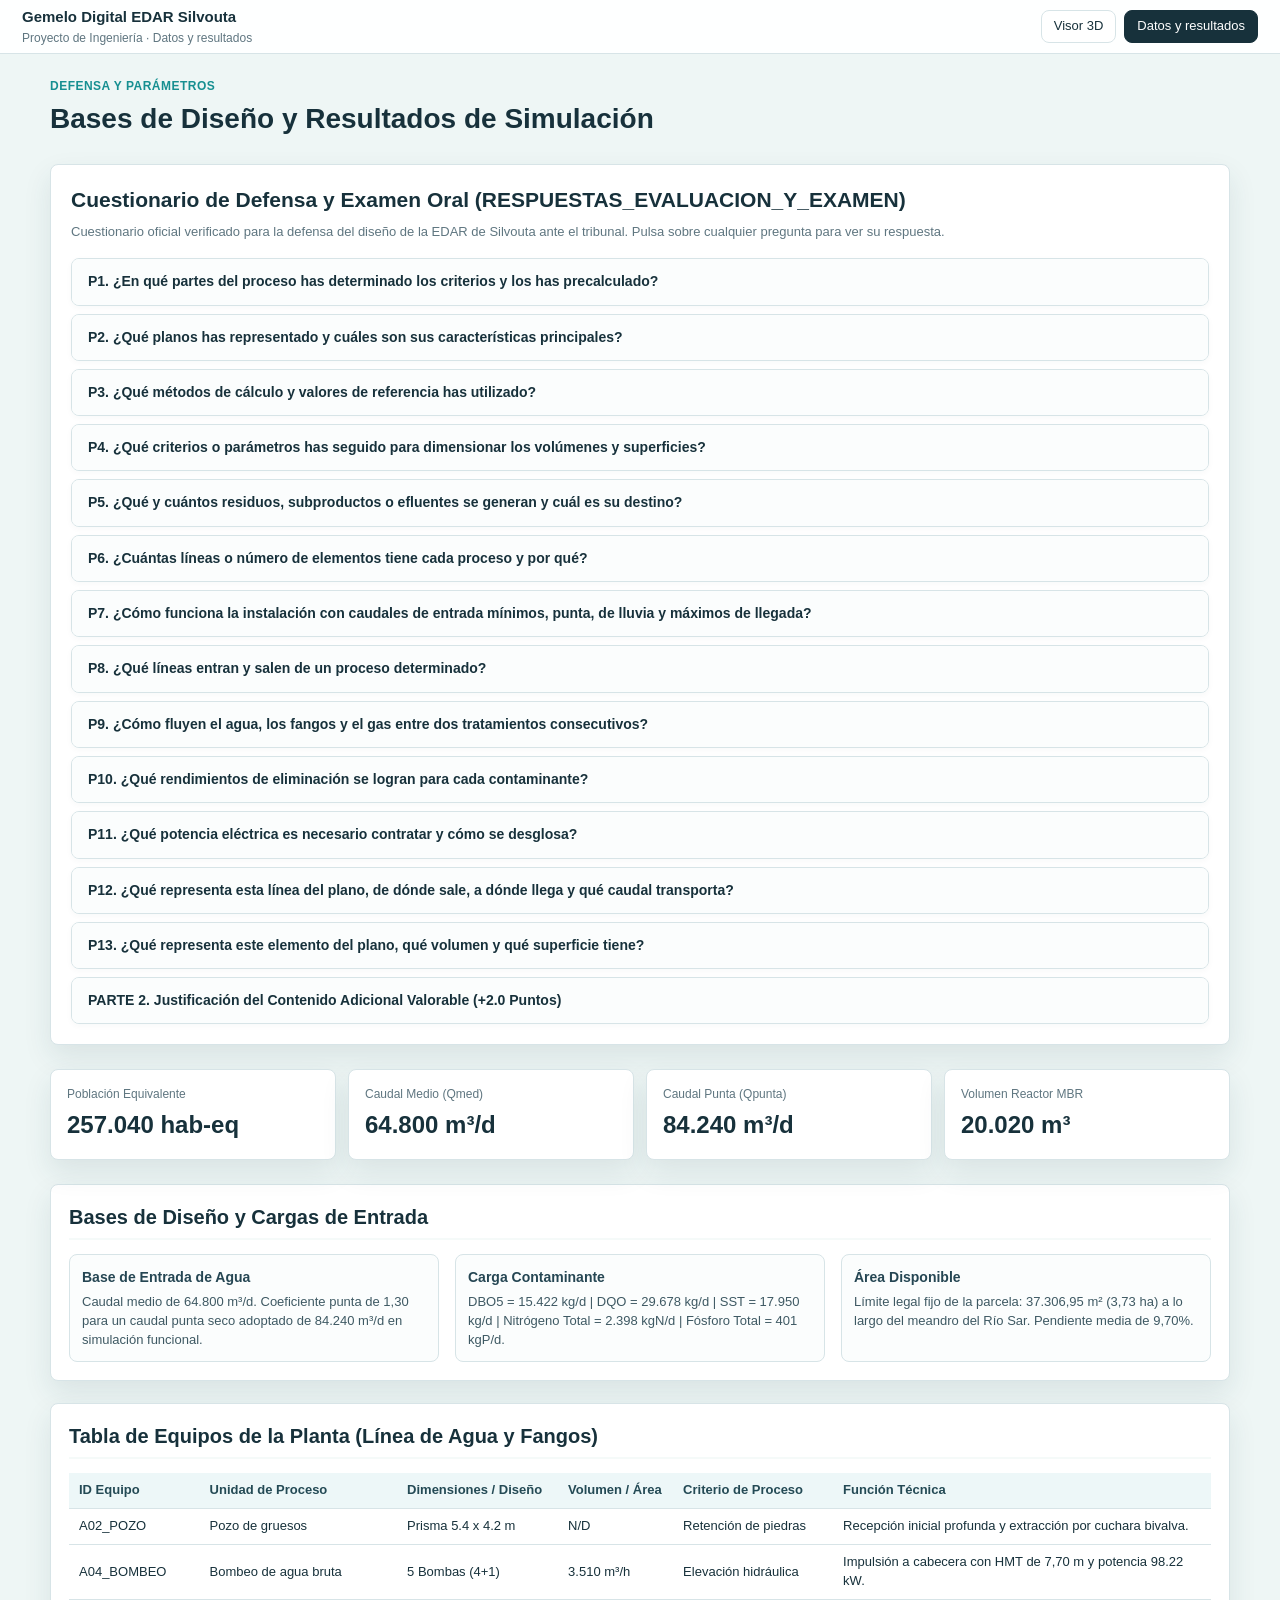
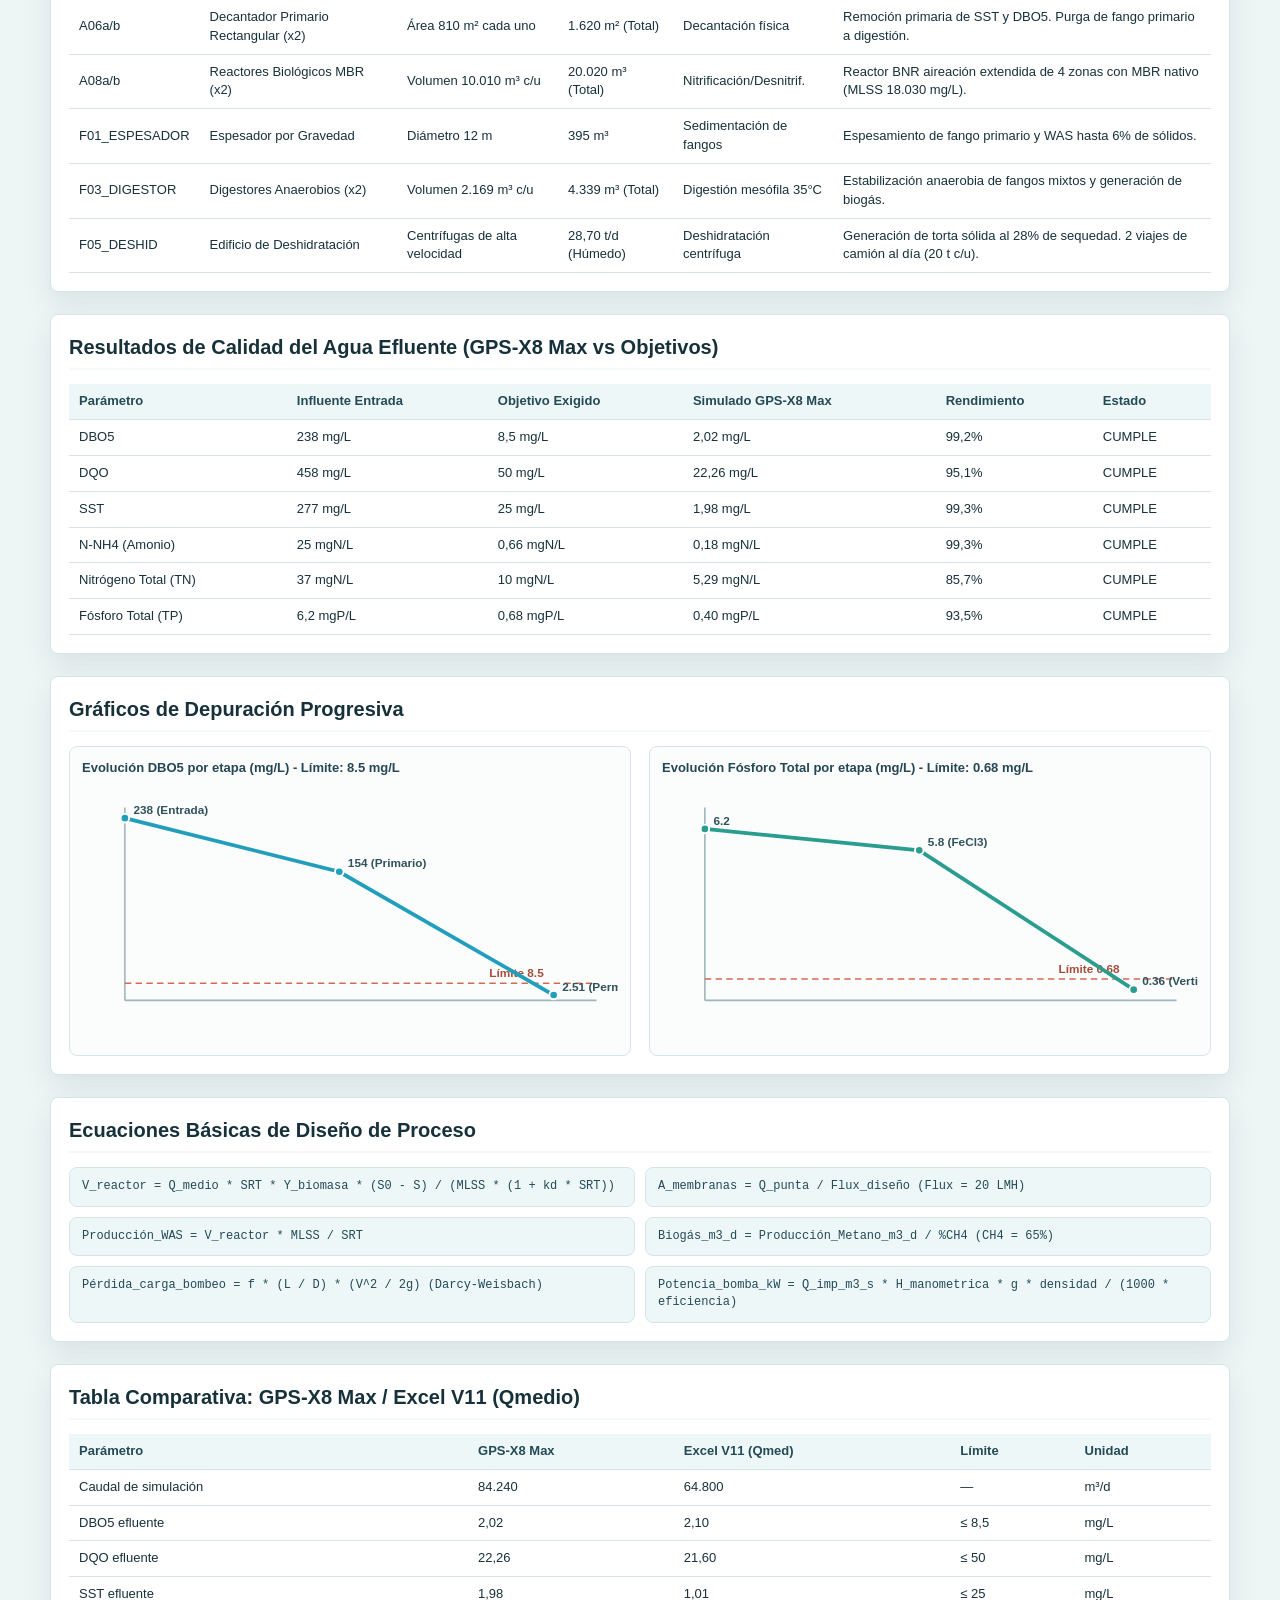
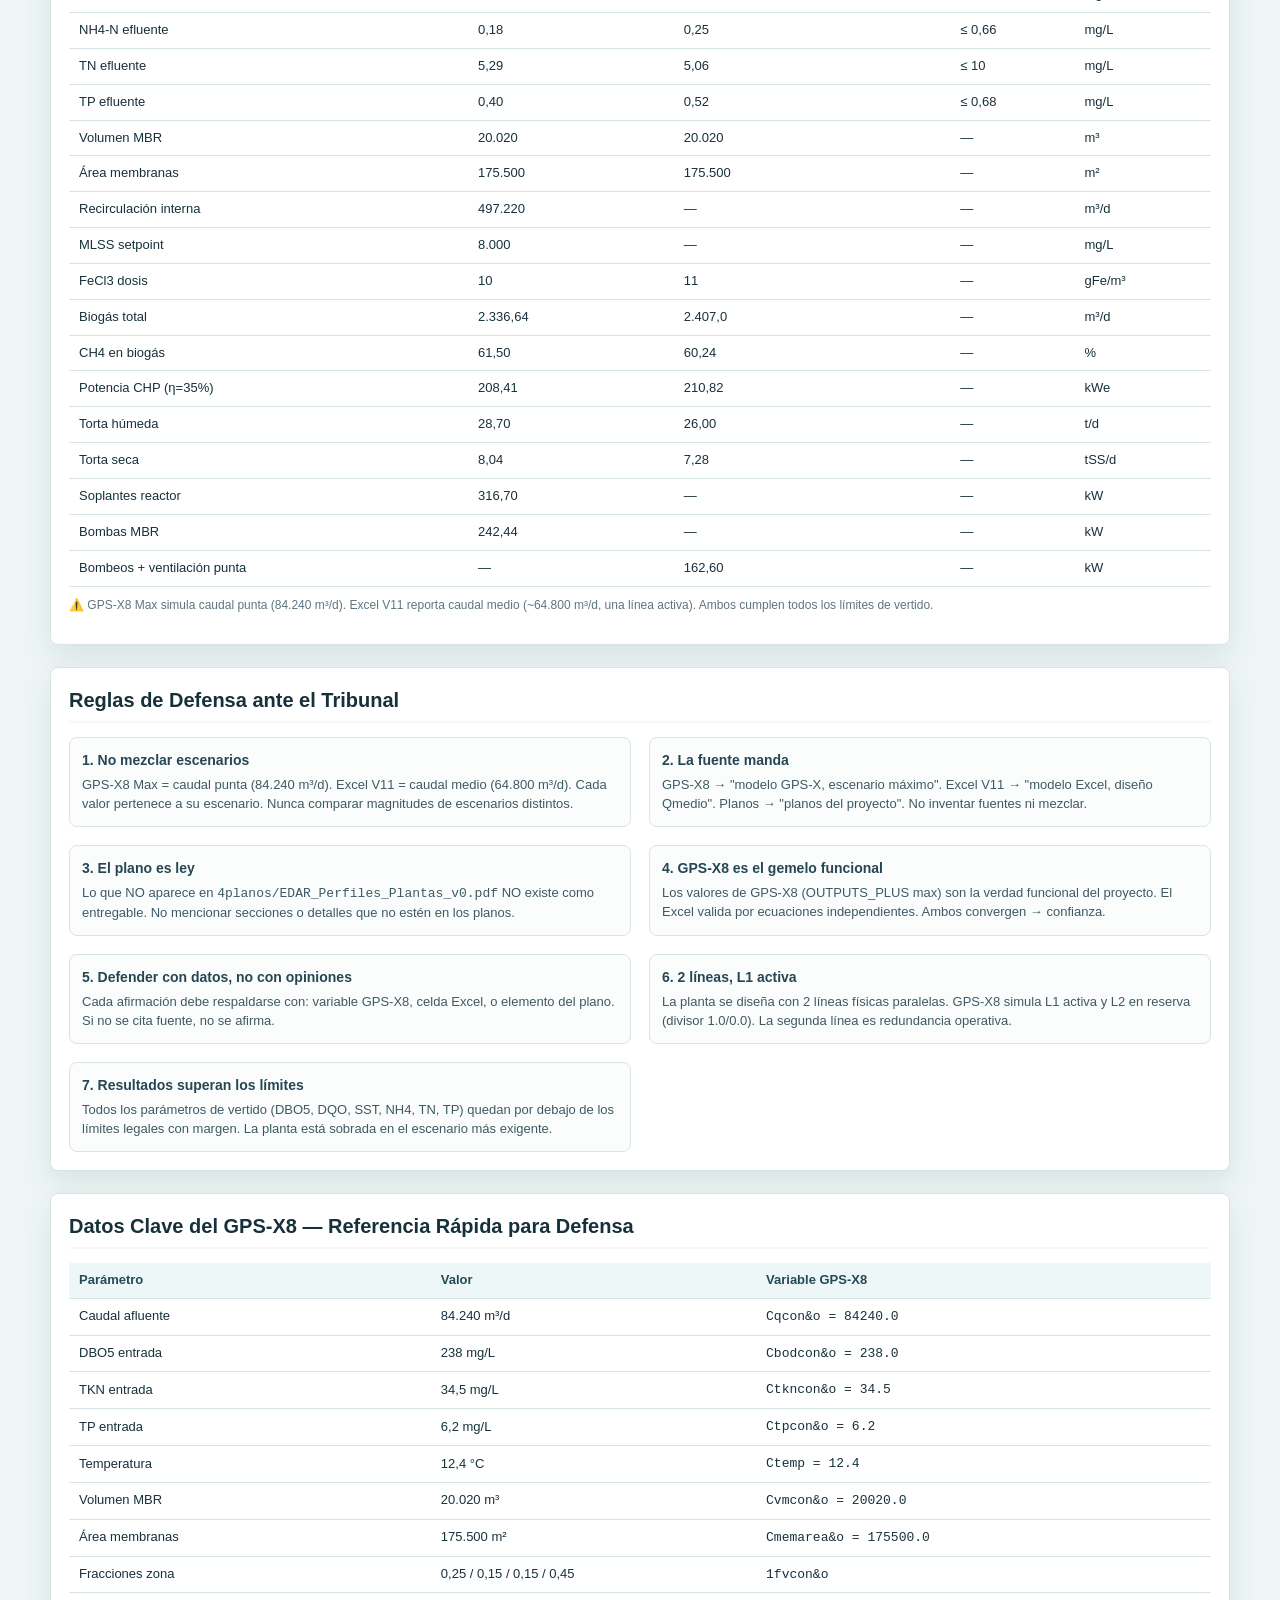
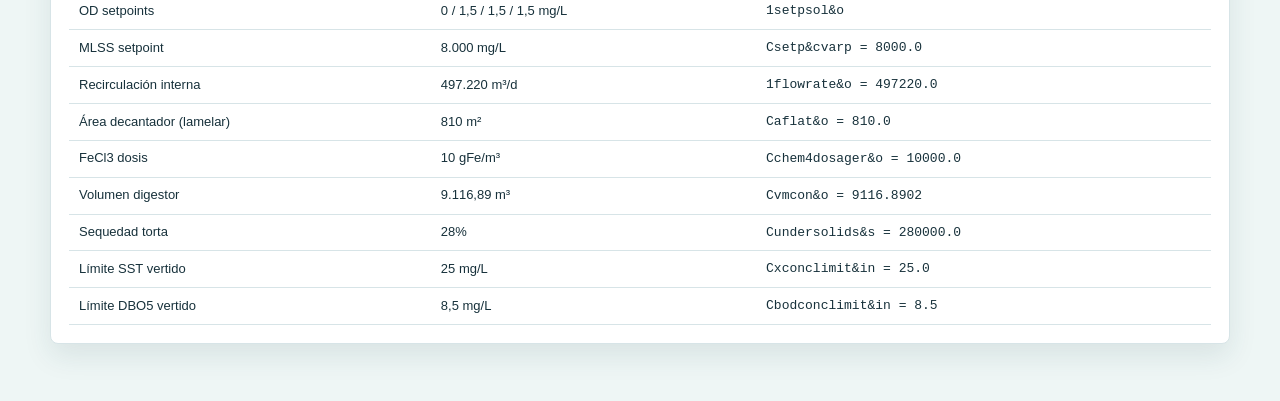
==== web/datos.html @ bc4fc7aa "Initial commit: Gemelo Digital interactivo 3D de la EDAR Silvouta" ====
<!DOCTYPE html>
<html lang="es">

<head>
    <meta charset="UTF-8">
    <meta name="viewport" content="width=device-width, initial-scale=1.0">
    <title>Datos y resultados - EDAR Silvouta</title>
    <link rel="stylesheet" href="assets/css/styles.css">
    <style>
        :root {
            --ink: #17313b;
            --muted: #5f7680;
            --line: #d7e4e7;
            --soft: #f5faf9;
            --panel: #ffffff;
            --water: #219ebc;
            --green: #2a9d8f;
            --teal: #168f91;
            --orange: #f4a261;
            --shadow: 0 12px 28px rgba(25, 66, 79, .10);
        }

        body {
            margin: 0;
            color: var(--ink);
            background: #eef6f5;
            font-family: "Segoe UI", Arial, sans-serif;
            line-height: 1.45;
        }

        .site-header {
            position: sticky;
            top: 0;
            z-index: 20;
            display: flex;
            align-items: center;
            justify-content: space-between;
            gap: 18px;
            padding: 12px 22px;
            background: rgba(255, 255, 255, .93);
            border-bottom: 1px solid var(--line);
            backdrop-filter: blur(10px);
            height: 54px;
            box-sizing: border-box;
        }

        .brand {
            display: grid;
            gap: 2px;
        }

        .brand strong {
            font-size: 15px;
        }

        .brand span {
            color: var(--muted);
            font-size: 12px;
        }

        .nav {
            display: flex;
            gap: 8px;
        }

        .nav a {
            padding: 6px 12px;
            border: 1px solid var(--line);
            border-radius: 8px;
            background: #fff;
            text-decoration: none;
            font-size: 13px;
            color: var(--ink);
        }

        .nav a.active {
            color: #fff;
            background: var(--ink);
            border-color: var(--ink);
        }

        .content {
            max-width: 1180px;
            margin: 0 auto;
            padding: 24px 22px 52px;
        }

        .page-title {
            margin-bottom: 24px;
        }

        .eyebrow {
            color: var(--teal);
            font-size: 12px;
            font-weight: 800;
            letter-spacing: .04em;
            text-transform: uppercase;
        }

        h1 {
            margin: 4px 0 0 0;
            font-size: 28px;
        }

        .metric-grid {
            display: grid;
            grid-template-columns: repeat(4, 1fr);
            gap: 12px;
            margin-bottom: 24px;
        }

        .metric {
            padding: 16px;
            background: #fff;
            border: 1px solid var(--line);
            border-radius: 8px;
            box-shadow: var(--shadow);
        }

        .metric span {
            display: block;
            color: var(--muted);
            font-size: 12px;
        }

        .metric strong {
            display: block;
            margin-top: 4px;
            font-size: 24px;
        }

        .section {
            margin-top: 22px;
            padding: 18px;
            background: #fff;
            border: 1px solid var(--line);
            border-radius: 8px;
            box-shadow: var(--shadow);
        }

        .section h2 {
            margin: 0 0 14px 0;
            font-size: 20px;
            border-bottom: 2px solid var(--soft);
            padding-bottom: 6px;
        }

        .grid-2 {
            display: grid;
            grid-template-columns: 1fr 1fr;
            gap: 18px;
        }

        .grid-3 {
            display: grid;
            grid-template-columns: repeat(3, 1fr);
            gap: 16px;
        }

        .card {
            background: #fbfdfd;
            border: 1px solid var(--line);
            border-radius: 8px;
            padding: 12px;
        }

        .card h3 {
            margin: 0 0 6px 0;
            font-size: 14px;
            color: #254653;
        }

        .card p {
            margin: 0;
            font-size: 13px;
            color: #3e5963;
        }

        .table-wrap {
            overflow-x: auto;
        }

        table {
            width: 100%;
            border-collapse: collapse;
            font-size: 13px;
        }

        th,
        td {
            padding: 8px 10px;
            border-bottom: 1px solid var(--line);
            text-align: left;
        }

        th {
            background: #edf7f8;
            color: #244a55;
            font-weight: 800;
        }

        .chart-card {
            background: #fbfdfd;
            border: 1px solid var(--line);
            border-radius: 8px;
            padding: 12px;
            margin: 0;
        }

        .chart-card figcaption {
            font-size: 13px;
            font-weight: 800;
            margin-bottom: 8px;
            color: #254653;
        }

        .line-chart {
            display: block;
            width: 100%;
            height: auto;
            min-height: 220px;
        }

        .axis {
            stroke: #9fb4bc;
            stroke-width: 1.5;
        }

        .target {
            stroke: #d26b55;
            stroke-width: 1.4;
            stroke-dasharray: 6 4;
        }

        .target-label {
            fill: #a54d3c;
            font-weight: 800;
            font-size: 11px;
        }

        .chart-line {
            fill: none;
            stroke-width: 3.5;
            stroke-linecap: round;
        }

        .point {
            fill: #219ebc;
            stroke: #fff;
            stroke-width: 1.8;
        }

        .chart-text {
            fill: #31515b;
            font-size: 11px;
            font-weight: bold;
        }

        .equation-grid {
            display: grid;
            grid-template-columns: 1fr 1fr;
            gap: 10px;
        }

        .equation-grid code {
            display: block;
            padding: 10px 12px;
            color: #244a55;
            background: #edf7f8;
            border: 1px solid var(--line);
            border-radius: 8px;
            font-family: Consolas, monospace;
            font-size: 12px;
        }

        /* Estilos para el Cuestionario de Defensa (Examen) */
        .examen-section {
            margin-top: 14px;
            margin-bottom: 24px;
            padding: 20px;
            background: #fff;
            border: 1px solid var(--line);
            border-radius: 8px;
            box-shadow: var(--shadow);
        }
        .examen-section h2 {
            margin: 0 0 8px 0;
            font-size: 21px;
            color: var(--ink);
        }
        .examen-accordion {
            display: grid;
            gap: 8px;
            margin-top: 16px;
        }
        .examen-accordion details {
            background: #ffffff;
            border: 1px solid var(--line);
            border-radius: 8px;
            box-shadow: 0 2px 6px rgba(25, 66, 79, 0.03);
            overflow: hidden;
            transition: border-color 0.2s ease, box-shadow 0.2s ease;
        }
        .examen-accordion details[open] {
            box-shadow: 0 8px 18px rgba(25, 66, 79, 0.08);
            border-color: var(--green);
        }
        .examen-accordion summary {
            padding: 12px 16px;
            font-size: 14px;
            font-weight: 700;
            color: var(--ink);
            cursor: pointer;
            user-select: none;
            background: #fbfdfd;
            border-bottom: 1px solid transparent;
            outline: none;
            display: flex;
            justify-content: space-between;
            align-items: center;
        }
        .examen-accordion details[open] summary {
            background: #f5faf9;
            border-bottom: 1px solid var(--line);
            color: var(--teal);
        }
        .examen-accordion .answer-body {
            padding: 16px;
            font-size: 13px;
            color: #3e5963;
            line-height: 1.5;
            background: #ffffff;
        }
        .examen-accordion .answer-body h4 {
            margin: 12px 0 6px 0;
            color: var(--ink);
            font-size: 13px;
            font-weight: bold;
        }
        .examen-accordion .answer-body h4:first-child {
            margin-top: 0;
        }
        .examen-accordion .answer-body p {
            margin: 0 0 10px 0;
        }
        .examen-accordion .answer-body p:last-child {
            margin-bottom: 0;
        }
        .examen-accordion .answer-body ul, .examen-accordion .answer-body ol {
            margin: 0 0 10px 0;
            padding-left: 20px;
        }
        .examen-accordion .answer-body li {
            margin-bottom: 4px;
        }
        .examen-accordion .answer-body strong {
            color: var(--ink);
        }
        .examen-accordion .answer-body blockquote {
            margin: 10px 0;
            padding: 8px 12px;
            background: #f5faf9;
            border-left: 3px solid var(--green);
            font-style: italic;
        }
        .examen-accordion .answer-body table {
            margin: 10px 0;
            width: 100%;
            border-collapse: collapse;
        }
        .examen-accordion .answer-body th, .examen-accordion .answer-body td {
            padding: 6px 8px;
            border-bottom: 1px solid var(--line);
            text-align: left;
        }
        .examen-accordion .answer-body th {
            background: #f0f7f7;
            font-weight: 700;
        }
    </style>
</head>

<body>

    <header class="site-header">
        <div class="brand">
            <strong>Gemelo Digital EDAR Silvouta</strong>
            <span>Proyecto de Ingeniería · Datos y resultados</span>
        </div>
        <nav class="nav">
            <a href="index.html">Visor 3D</a>
            <a class="active" href="datos.html">Datos y resultados</a>
        </nav>
    </header>

    <main class="content">
        <div class="page-title">
            <div class="eyebrow">Defensa y Parámetros</div>
            <h1>Bases de Diseño y Resultados de Simulación</h1>
        </div>

        <!-- CUESTIONARIO Y GUÍA DE DEFENSA: RESPUESTAS_EVALUACION_Y_EXAMEN -->
        <section class="examen-section">
            <h2>Cuestionario de Defensa y Examen Oral (RESPUESTAS_EVALUACION_Y_EXAMEN)</h2>
            <p style="font-size: 13px; color: var(--muted); margin: 0 0 16px 0;">
                Cuestionario oficial verificado para la defensa del diseño de la EDAR de Silvouta ante el tribunal. Pulsa sobre cualquier pregunta para ver su respuesta.
            </p>
            <div class="examen-accordion">
                <details>
                    <summary>P1. ¿En qué partes del proceso has determinado los criterios y los has precalculado?</summary>
                    <div class="answer-body">
                        <h4>Línea de Aguas:</h4>
                        <ul>
                            <li><strong>Pretratamiento:</strong> Tamices (luz 3 mm) y desarenador-desengrasador aireado (TRH ≥ 10 min a Qmed, 5 min a Qmax, inyección de aire 4 m³/h·m³). *Fuente: Excel V11, hoja 03_Pretratamiento*.</li>
                            <li><strong>Decantación primaria:</strong> 2 decantadores con superficie de lamelas de 810 m² cada uno (Total: 1.620 m²). *Fuente: GPS-X8 lyt → Caflat&o = 810.0*.</li>
                            <li><strong>Dosificación química (FeCl3):</strong> Dosis de diseño de 11 gFe/m³ (10 gFe/m³ en simulación). *Fuente: Excel V11 06_FeCl3_activa, GPS-X8 lyt → Cchem4dosager&o = 10000.0*.</li>
                            <li><strong>Biorreactores BNR-MBR:</strong> 2 reactores de 20.020 m³ cada uno, con 4 zonas internas (fracciones 0,25/0,15/0,15/0,45) y setpoint de MLSS a 8.000 mg/L. *Fuente: GPS-X8 lyt → Cvmcon&o = 20020.0*.</li>
                            <li><strong>Ultrafiltración (Membranas):</strong> 175.500 m² totales de área de filtración con flujo de 20 LMH (7+1 trenes). *Fuente: GPS-X8 lyt → Cmemarea&o = 175500.0*.</li>
                            <li><strong>Tanque de Tormentas:</strong> Vaso de laminación para excedentes de lluvia. *Fuente: Excel V11, hoja 55_Tormentas_Alivios*.</li>
                        </ul>
                        <h4>Línea de Fangos y Gas:</h4>
                        <ul>
                            <li><strong>Espesador:</strong> Underflow concentrado al 4% (40.000 mg/L). *Fuente: GPS-X8 lyt → Cundersolids&s = 40000.0*.</li>
                            <li><strong>Digestión anaerobia:</strong> 1 digestor de 9.116,89 m³ con volumen de cúpula de biogás de 2.266,47 m³. TRH resultante: 18,2 días a Qmedio. *Fuente: GPS-X8 lyt → Cvmcon&o = 9116.8902*.</li>
                            <li><strong>Deshidratación:</strong> Centrífugas con sequedad de torta al 28%. *Fuente: GPS-X8 lyt → Cundersolids&s = 280000.0*.</li>
                            <li><strong>Cogeneración CHP:</strong> Potencia eléctrica de 208,41 kWe (η=35%) en simulación Max (210,82 kWe en Excel V11). *Fuente: GPS-X8 Max YAML, Excel V11*.</li>
                        </ul>
                        <h4>Línea de Olores y Diseño Hidráulico:</h4>
                        <ul>
                            <li><strong>Desodorización:</strong> Potencia de ventilación de 29,35 kW en punta. *Fuente: Excel V11*.</li>
                            <li><strong>Bombeos y Tuberías:</strong> Darcy-Weisbach + Swamee-Jain. Potencia total de bombeos auxiliares de proceso y ventilación en punta: 162,60 kW. Potencia de soplantes biológicas: 316,70 kW. Potencia de bombas MBR: 242,44 kW. *Fuentes: Excel V11 24_Resumen_Bombas, GPS-X8 Max*.</li>
                        </ul>
                    </div>
                </details>

                <details>
                    <summary>P2. ¿Qué planos has representado y cuáles son sus características principales?</summary>
                    <div class="answer-body">
                        <p>Hemos representado el plano general georreferenciado <strong>EDAR_Perfiles_Plantas_v0</strong> en formato DXF/PDF en coordenadas <strong>EPSG:25829 (ETRS89/UTM 29N)</strong>, que incluye:</p>
                        <ul>
                            <li><strong>10 rutas longitudinales</strong> por líneas de proceso: AGUA-PRINCIPAL (longitud 493,1 m, cotas 121,1 → 112,0 m), AGUA-BYPASS (370,4 m), FANGOS-PRINCIPAL (332,7 m, cotas 117,8 → 128,5 m), FANGOS-WAS (80,1 m), FANGOS-ESCURRIDOS (55,6 m), GAS-APROVECHAMIENTO (27,9 m), GAS-ANTORCHA (65,9 m) y 3 rutas de olores (372,0 m, 248,3 m y 349,5 m).</li>
                            <li><strong>25 equipos</strong> modelados con precisión geométrica y acoplados a la topografía del terreno.</li>
                            <li><strong>MDT/DEM:</strong> Topografía digital de terreno (TopoDEM.tif) con curvas de nivel reales entre cota mínima 117,71 m y cota máxima 131,34 m.</li>
                        </ul>
                    </div>
                </details>

                <details>
                    <summary>P3. ¿Qué métodos de cálculo y valores de referencia has utilizado?</summary>
                    <div class="answer-body">
                        <h4>Métodos de Cálculo:</h4>
                        <ul>
                            <li><strong>Pérdidas de carga por fricción (hf):</strong> Ecuación de **Darcy-Weisbach** combinada con el factor de fricción de **Swamee-Jain** para tuberías rugosas (PVC rugosidad e = 0,15 mm):
                                <code>f = 0.25 / [log10(e/(3.7*D) + 5.74/(Re^0.9))]^2</code>
                            </li>
                            <li><strong>Pérdidas singulares (hm):</strong> Método de longitud equivalente de accesorios (codos, válvulas, piezas especiales).</li>
                            <li><strong>Potencia hidráulica de bombas:</strong> <code>P = rho * g * Q * H / eta</code> (densidad del fluido rho y rendimiento de bomba eta = 70%).</li>
                        </ul>
                        <h4>Valores de Referencia Fijos:</h4>
                        <ul>
                            <li><strong>Carga por habitante equivalente:</strong> 60 g DBO5/hab-eq·d (Directiva 91/271/CEE).</li>
                            <li><strong>Rendimiento de lodos activos (ATV-A 131E):</strong> 0,65 kg SS producido por cada kg DBO5 eliminado.</li>
                            <li><strong>Destrucción de materia volátil (MV) en digestor:</strong> 50% según Metcalf & Eddy (38,5% en simulación GPS-X8 Max).</li>
                            <li><strong>PCI del biogás:</strong> 5.500 kcal/m³ (23.000 kJ/m³), asumiendo una riqueza de metano (CH4) ≈ 60%.</li>
                            <li><strong>Flux nominal de membranas MBR:</strong> 20 LMH a temperatura mínima de diseño (12,4 °C).</li>
                        </ul>
                    </div>
                </details>

                <details>
                    <summary>P4. ¿Qué criterios o parámetros has seguido para dimensionar los volúmenes y superficies?</summary>
                    <div class="answer-body">
                        <ul>
                            <li><strong>Decantación primaria:</strong> Velocidad ascensional máxima de diseño (Vas) ≤ 2,5 m/h a caudal punta. Superficie lamelar total de 1.620 m² (2 unidades de 810 m² cada una) con profundidad útil de 3 m.</li>
                            <li><strong>Biorreactores BNR-MBR:</strong> Volumen total de 20.020 m³ por bloque (2 bloques paralelos) para operar a MLSS de diseño de 8.000 mg/L. Superficie de cada tanque: 3.640 m². Área total de membranas: 175.500 m² (diseñado con un flux nominal de 20 LMH).</li>
                            <li><strong>Digestión anaerobia:</strong> 1 digestor cilíndrico de 9.116,89 m³ útil (hoja 12_Digestor de Excel V11) con volumen de cabeza de gas de 2.266,47 m³. Esto asegura un TRH de 18,2 días a caudal medio, cumpliendo la normativa mesófila.</li>
                            <li><strong>Espesador por gravedad:</strong> Volumen de 395 m³ (diámetro 12 m, profundidad 3,5 m) para lodos mixtos antes del digestor.</li>
                        </ul>
                    </div>
                </details>

                <details>
                    <summary>P5. ¿Qué y cuántos residuos, subproductos o efluentes se generan y cuál es su destino?</summary>
                    <div class="answer-body">
                        <ul>
                            <li><strong>Residuos de desbaste (tamices):</strong> Sólidos gruesos retenidos. Se lavan y compactan, acumulándose en el Contenedor de Gruesos de Pretratamiento (12 m³) y retirándose a vertedero o incineración autorizada.</li>
                            <li><strong>Arenas y Flotados (grasas):</strong> Extraídas del desarenador-desengrasador aireado. Arenas lavadas van a vertedero de inertes; grasas van a gestor de residuos.</li>
                            <li><strong>Torta de fango deshidratado:</strong>
                                <ul>
                                    <li>GPS-X8 Max: 28,70 t/d húmeda al 28% de sequedad (8,04 tSS/d de materia seca).</li>
                                    <li>Excel V11 (Qmedio): 26,00 t/d húmeda (7,28 tSS/d de materia seca).</li>
                                    <li>Destino: Se almacena en los 2 silos de almacenamiento (120 t c/u) y se transporta en camiones (aprox. 2 viajes de camión de 20 t diarios) para aplicación agrícola directa o compostaje.</li>
                                </ul>
                            </li>
                            <li><strong>Retornos (sobrenadantes y escurridos):</strong> Caudal de escurridos de deshidratación y espesamiento rico en amonio y fósforo (aprox. 1.250 m³/d recirculado) que retorna al depósito de retornos y se bombea gradualmente a cabecera.</li>
                            <li><strong>Efluente depurado final:</strong> Caudal final depurado de 82.944,58 m³/d (escenario Max) vertido directamente al cauce occidental del Río Sar cumpliendo estrictamente con DBO5 2,02 mg/L, DQO 22,26 mg/L, SST 1,98 mg/L, TN 5,29 mg/L y TP 0,40 mg/L.</li>
                        </ul>
                    </div>
                </details>

                <details>
                    <summary>P6. ¿Cuántas líneas o número de elementos tiene cada proceso y por qué?</summary>
                    <div class="answer-body">
                        <ul>
                            <li><strong>Líneas principales de la planta:</strong> 2 líneas físicas paralelas idénticas para garantizar redundancia y operatividad continua durante paradas de mantenimiento. GPS-X8 simula la L1 activa (100% de caudal) y la L2 en reserva activa (divisor con fracción 1.0/0.0).</li>
                            <li><strong>Pretratamiento (Tamices y Desarenadores):</strong> 4 canales paralelos para permitir una modulación hidráulica exacta según el caudal horario entrante y facilitar la limpieza periódica manual de canales individuales.</li>
                            <li><strong>Decantación primaria:</strong> 2 decantadores (1 por línea de proceso), permitiendo aislar uno de ellos si el caudal entrante es bajo o para mantenimiento.</li>
                            <li><strong>Dosificación química (FeCl3):</strong> 2 estaciones dosificadoras independientes (1 por línea) inyectando hierro proporcionalmente al flujo.</li>
                            <li><strong>Reactores BNR-MBR:</strong> 2 bloques biorreactores independientes de 20.020 m³. Cada bloque contiene 8 trenes MBR de membranas en una configuración 7+1 (7 activos + 1 en limpieza CIP periódica) para poder realizar lavados químicos sin mermar la capacidad de diseño.</li>
                            <li><strong>Espesamiento por gravedad, Digestión anaerobia y Deshidratación:</strong> 1 unidad de cada uno, debido a que el fango es un proceso continuo pero acumulativo, y los tanques de acondicionamiento (F02) y tampón (F04) regulan y amortiguan los picos de fango producido.</li>
                        </ul>
                    </div>
                </details>

                <details>
                    <summary>P7. ¿Cómo funciona la instalación con caudales de entrada mínimos, punta, de lluvia y máximos de llegada?</summary>
                    <div class="answer-body">
                        <ul>
                            <li><strong>Caudales mínimos (horario seco nocturno):</strong> El sistema PLC detecta la baja de nivel en el pozo de gruesos y desactiva bombas de cabecera B1 secundarias, dejando el bombeo al mínimo. Se cierran compuertas motorizadas de pretratamiento dejando activos solo 2 canales para mantener velocidades autolimpiantes. Las soplantes de mezcla y biológico reducen aireación al mínimo para ahorrar energía.</li>
                            <li><strong>Caudal punta seco de diseño (84.240 m³/d = 3.510 m³/h):</strong> Capacidad total de la planta. Ambas líneas de aguas operan a pleno rendimiento. El escenario GPS-X8 Max modela este punto crítico confirmando el cumplimiento holgado del vertido.</li>
                            <li><strong>Caudal en episodio de lluvia (hasta 3,0 m³/s = 10.800 m³/h):</strong> El pretratamiento de cabecera admite hasta 3,0 m³/s. El caudal que pasa a decantación primaria y reactores biológicos se limita estrictamente a la capacidad punta seca (3.510 m³/h). El caudal sobrante se desvía por gravedad al **Tanque de Tormentas**. Si el tanque se llena, el excedente pretratado y decantado se deriva por el bypass general de tormentas y pasa por desinfección UV antes de su descarga.</li>
                            <li><strong>Caudal máximo de llegada (límite del colector):</strong> Caudales extraordinarios de tormenta que superen los 3,0 m³/s activan el bypass de emergencia del pozo de gruesos vertiendo el exceso de agua bruteada directamente al Río Sar por rebose de seguridad.</li>
                        </ul>
                    </div>
                </details>

                <details>
                    <summary>P8. ¿Qué líneas entran y salen de un proceso determinado?</summary>
                    <div class="answer-body">
                        <h4>Reactor Biológico BNR + Tanque MBR (por línea activa):</h4>
                        <ul>
                            <li><strong>Entradas:</strong>
                                <ul>
                                    <li>(1) Agua decantada procedente de la decantación primaria.</li>
                                    <li>(2) Dosificación de Cloruro Férrico (FeCl3) inyectado en el flujo de entrada.</li>
                                    <li>(3) Recirculación interna de licor mezcla (497.220 m³/d) bombeado desde la zona aerobia (Zona 4) a la zona anóxica (Zona 1).</li>
                                </ul>
                            </li>
                            <li><strong>Salidas:</strong>
                                <ul>
                                    <li>(1) Permeado MBR (agua depurada libre de sólidos) extraído por bombas de vacío hacia el canal de desinfección UV.</li>
                                    <li>(2) Purga de lodo biológico en exceso (WAS): 500 m³/d (Max simulado) / 750 m³/d (criterio de diseño) bombeado hacia la línea de fangos (espesamiento).</li>
                                    <li>(3) Rebose de control hidráulico de MBR a cabecera.</li>
                                </ul>
                            </li>
                        </ul>
                        <h4>Digestor Anaerobio Mesófilo:</h4>
                        <ul>
                            <li><strong>Entradas:</strong>
                                <ul>
                                    <li>(1) Fango mixto espesado (underflow de espesador F01 + fango primario tamizado F00).</li>
                                    <li>(2) Retorno térmico del biogás/cogeneración para calentamiento del fango.</li>
                                </ul>
                            </li>
                            <li><strong>Salidas:</strong>
                                <ul>
                                    <li>(1) Flujo continuo de biogás producido en la cúpula gaseosa del digestor hacia el sistema de gasómetros y CHP.</li>
                                    <li>(2) Fango digerido estabilizado hacia el depósito tampón de lodos (F04).</li>
                                    <li>(3) Rebose de lodos / sobrenadante del digestor hacia el depósito de retornos (A13).</li>
                                </ul>
                            </li>
                        </ul>
                    </div>
                </details>

                <details>
                    <summary>P9. ¿Cómo fluyen el agua, los fangos y el gas entre dos tratamientos consecutivos?</summary>
                    <div class="answer-body">
                        <ul>
                            <li><strong>Flujo del Agua (Gravedad dominada):</strong> Entra a la EDAR por el colector por gravedad al pozo de gruesos. Las bombas de cabecera B1 elevan el agua bruta hasta la cota del canal de desbaste de finos y desarenador (cota 121,1 m). A partir de ahí, el agua fluye <strong>100% por gravedad</strong> atravesando los decantadores primarios, los reactores BNR, las membranas MBR, el canal UV y la arqueta de vertido hasta descargar en el Río Sar (cota 112,0 m).</li>
                            <li><strong>Flujo de los Fangos (Bombeo mecánico forzado):</strong> Los lodos primarios purgados en la solera de decantadores y el lodo WAS purgado del MBR se bombean mediante bombas helicoidales hasta el espesador por gravedad. El lodo espesado al 4% se bombea de forma temporizada hasta el digestor anaerobio. El lodo digerido del depósito tampón se impulsa a presión mediante bombas de cavidad progresiva a las centrífugas de deshidratación.</li>
                            <li><strong>Flujo del Gas (Presión biogénica y soplado):</strong> El biogás se genera a una presión de cabeza de 30-50 mbar en la cúpula del digestor. Fluye por su propia sobrepresión a través de la tubería de gas (filtrado de condensados y carbón activo) hasta los gasómetros de membrana. Soplantes centrífugas de biogás elevan la presión a unos 150-200 mbar para alimentar la válvula de gas del motor CHP y las calderas de calefacción.</li>
                        </ul>
                    </div>
                </details>

                <details>
                    <summary>P10. ¿Qué rendimientos de eliminación se logran para cada contaminante?</summary>
                    <div class="answer-body">
                        <h4>Rendimientos en Decantación Primaria (Física):</h4>
                        <ul>
                            <li>SST: Reducción de 237,2 a 142,1 mg/L (<strong>~40% de eliminación</strong>).</li>
                            <li>DBO5: Reducción de 234,1 a 174,2 mg/L (<strong>~26% de eliminación</strong>).</li>
                        </ul>
                        <h4>Rendimientos Finales del Proceso Biológico BNR + MBR (Efluente Final):</h4>
                        <table>
                            <thead>
                                <tr>
                                    <th>Parámetro</th>
                                    <th>Entrada</th>
                                    <th>Simulado GPS-X8 Max</th>
                                    <th>Límite Exigido</th>
                                    <th>Rendimiento Total</th>
                                </tr>
                            </thead>
                            <tbody>
                                <tr>
                                    <td><strong>SST</strong></td>
                                    <td>277 mg/L</td>
                                    <td>1,98 mg/L</td>
                                    <td>≤ 25 mg/L</td>
                                    <td><strong>99,3%</strong> (Barrera física absoluta MBR)</td>
                                </tr>
                                <tr>
                                    <td><strong>DBO5</strong></td>
                                    <td>238 mg/L</td>
                                    <td>2,02 mg/L</td>
                                    <td>≤ 8,5 mg/L</td>
                                    <td><strong>99,2%</strong> (Alta biomasa MLSS 8.000 mg/L)</td>
                                </tr>
                                <tr>
                                    <td><strong>DQO</strong></td>
                                    <td>458 mg/L</td>
                                    <td>22,26 mg/L</td>
                                    <td>≤ 50 mg/L</td>
                                    <td><strong>95,1%</strong></td>
                                </tr>
                                <tr>
                                    <td><strong>TN (Nitrógeno)</strong></td>
                                    <td>37 mg/L</td>
                                    <td>5,29 mg/L</td>
                                    <td>≤ 10 mg/L</td>
                                    <td><strong>85,7%</strong> (Recirculación interna 497.220 m³/d)</td>
                                </tr>
                                <tr>
                                    <td><strong>TP (Fósforo)</strong></td>
                                    <td>6,2 mg/L</td>
                                    <td>0,40 mg/L</td>
                                    <td>≤ 0,68 mg/L</td>
                                    <td><strong>93,5%</strong> (Eliminación bio + FeCl3 10 gFe/m³)</td>
                                </tr>
                            </tbody>
                        </table>
                    </div>
                </details>

                <details>
                    <summary>P11. ¿Qué potencia eléctrica es necesario contratar y cómo se desglosa?</summary>
                    <div class="answer-body">
                        <p>El consumo eléctrico se divide en los bombeos auxiliares calculados en Excel y los grandes consumos de aireación y filtración simulados en GPS-X8 Max:</p>
                        <ul>
                            <li><strong>Bombeos auxiliares de proceso y ventilación (Excel V11 punta):</strong> 162,60 kW de potencia punta total de diseño, que incluye bombeos de lodo, dosificación química, retornos y el sistema de ventilación de desodorización.</li>
                            <li><strong>Soplantes del reactor biológico (GPS-X8 Max):</strong> 316,70 kW. Suministran el aire necesario (30.282 m³/h) para la eliminación biológica y mezcla de la biomasa.</li>
                            <li><strong>Bombas MBR de recirculación y purga (GPS-X8 Max):</strong> 242,44 kW para vencer la resistencia de filtración y mantener la recirculación interna.</li>
                            <li><strong>Autogeneración cogeneración CHP (Biogás):</strong> Aporta 208,41 kWe de potencia eléctrica (a un rendimiento η = 35%) a partir de la combustión de los 2.336,64 m³/d de biogás generado, reduciendo la potencia neta externa.</li>
                            <li><strong>Grandes elevaciones de alcantarillado exterior (B1 y B5):</strong> Bombeo B1 (98,22 kW) y Bombeo B5 (875,87 kW) de transporte hidráulico general que requieren su propio centro de transformación independiente de la planta.</li>
                        </ul>
                    </div>
                </details>

                <details>
                    <summary>P12. ¿Qué representa esta línea del plano, de dónde sale, a dónde llega y qué caudal transporta?</summary>
                    <div class="answer-body">
                        <ul>
                            <li><strong>Línea de Agua Bruta (Azul):</strong> Conecta las bombas de cabecera B1 con los tamices de pretratamiento. Transporta un caudal punta de 84.240 m³/d (3.510 m³/h). *Variable GPS-X8: Cqcon&o = 84240.0*.</li>
                            <li><strong>Conducto de Recirculación Interna (Verde):</strong> Conecta la zona aerobia final del reactor (Zona 4) con la zona anóxica inicial (Zona 1). Transporta un caudal de recirculación de 497.220 m³/d. *Variable GPS-X8: 1flowrate&o = 497220.0*.</li>
                            <li><strong>Línea de Purga WAS (Marrón):</strong> Conecta los tanques MBR con el depósito de mezcla y espesamiento. Transporta un caudal de purga de lodo en exceso de 500 m³/d (simulación Max) / 750 m³/d (criterio de diseño). *Variable GPS-X8: MBRFang_Pur*.</li>
                            <li><strong>Línea de Biogás (Naranja):</strong> Conecta la cúpula gaseosa del digestor cilíndrico con los gasómetros de membrana y el motor CHP. Transporta un caudal de biogás de 2.336,64 m³/d. *Variable GPS-X8: Biogas*.</li>
                            <li><strong>Conducto de Retornos (Rosa):</strong> Conecta el edificio de deshidratación con el pozo de retornos de cabecera. Transporta un caudal aproximado de escurridos de lodo de 1.250 m³/d. *Fuente: Hoja 19_Retornos*.</li>
                        </ul>
                    </div>
                </details>

                <details>
                    <summary>P13. ¿Qué representa este elemento del plano, qué volumen y qué superficie tiene?</summary>
                    <div class="answer-body">
                        <ul>
                            <li><strong>Reactor BNR-MBR (2 bloques paralelos):</strong> Cada bloque representa una línea de tratamiento biológico de lodos activos. Volumen útil: 20.020 m³ por bloque (Total 40.040 m³). Superficie ocupada por bloque: 3.640 m² (Total 7.280 m²). Aloja un área de membranas de ultrafiltración de 175.500 m². *Variable GPS-X8: Cvmcon&o = 20020.0, Cmemarea&o = 175500.0*.</li>
                            <li><strong>Decantador Primario Rectangular (2 unidades):</strong> Decantación física por gravedad de sólidos suspendidos. Superficie útil de lamelas: 810 m² por decantador (Total 1.620 m²) con una profundidad útil de 3 m. *Variable GPS-X8: Caflat&o = 810.0*.</li>
                            <li><strong>Digestor Anaerobio (1 unidad):</strong> Reactor cilíndrico cerrado de hormigón para estabilización mesófila de lodos. Volumen útil: 9.116,89 m³ con volumen adicional de cabeza de gas de 2.266,47 m³. *Variable GPS-X8: Cvmcon&o = 9116.8902*.</li>
                            <li><strong>Tanque de Tormentas (1 unidad):</strong> Vaso rectangular de hormigón armado para laminación hidráulica temporal de picos de lluvia de hasta 3,0 m³/s. Dimensionado según criterios de retención física de la hoja 55_Tormentas_Alivios.</li>
                        </ul>
                    </div>
                </details>

                <details>
                    <summary>PARTE 2. Justificación del Contenido Adicional Valorable (+2.0 Puntos)</summary>
                    <div class="answer-body">
                        <ul>
                            <li><strong>1. Implantación en la Parcela:</strong> Aprovechamiento de la pendiente del meandro del Río Sar (121,1 → 112,0 m) para el flujo por gravedad de la línea de agua (Este a Oeste). Línea de fangos compacta concentrada en la franja Norte, maximizando el espacio libre y minimizando excavaciones.</li>
                            <li><strong>2. Precálculos de Proceso:</strong> Recirculación interna calculada para desnitrificación (497.220 m³/d). Consumo específico de soplantes biológicas (30.282 m³/h, potencia 316,70 kW) y soplantes de aireación de membranas (242,44 kW). *Fuentes: GPS-X8 y Excel V11*.</li>
                            <li><strong>3. Rendimientos de Eliminación:</strong> Justificados teórica y funcionalmente contra límites de vertido del Río Sar (DBO5 ≤ 8,5 mg/L, TP ≤ 0,68 mg/L, TN ≤ 10 mg/L). Simulación Max confirma cumplimiento amplio (SST 1,98, DBO5 2,02, TP 0,40 mg/L).</li>
                            <li><strong>4. Criterios de Elección:</strong> MBR preferido frente a decantación secundaria convencional por calidad del efluente constante, menor volumen de reactor por MLSS elevado (8.000 mg/L) y nula sensibilidad a bulking de lodos. Digestión anaerobia elegida por estabilidad, control de olores y valorización energética del biogás (cogeneración CHP).</li>
                            <li><strong>5. Línea Piezométrica y Perfiles:</strong> Perfil hidráulico desarrollado "cuerda estirada" de 493,1 m (agua) y 332,7 m (fangos). Elevación por bombas B1 en cabecera y el resto por gravedad pura. Muestra de cotas e HGL en láminas CAD.</li>
                            <li><strong>6. Eficiencia Energética:</strong> Incorporación de variadores de frecuencia en motores principales (B1, soplantes), difusores de burbuja fina de alta transferencia en biorreactores y autogeneración CHP de 208,41 kWe de energía a partir del biogás para calor/electricidad del digestor.</li>
                            <li><strong>7. Autogeneración CHP y Biogás:</strong> Producción diaria de 2.336,64 m³/d de biogás con 61,5% de CH4. Energía recuperada del metano equivale a 14.290,78 kWh/d, abasteciendo el CHP de 208,41 kWe con una eficiencia del 35%. Calor térmico residual (45%) recirculado para mantener el digestor a 35 °C.</li>
                        </ul>
                    </div>
                </details>
            </div>
        </section>

        <!-- Metric Grid -->
        <section class="metric-grid">
            <div class="metric"><span>Población Equivalente</span><strong>257.040 hab-eq</strong></div>
            <div class="metric"><span>Caudal Medio (Qmed)</span><strong>64.800 m³/d</strong></div>
            <div class="metric"><span>Caudal Punta (Qpunta)</span><strong>84.240 m³/d</strong></div>
            <div class="metric"><span>Volumen Reactor MBR</span><strong>20.020 m³</strong></div>
        </section>

        <!-- Datos de partida y cargas -->
        <section class="section">
            <h2>Bases de Diseño y Cargas de Entrada</h2>
            <div class="grid-3">
                <div class="card">
                    <h3>Base de Entrada de Agua</h3>
                    <p>Caudal medio de 64.800 m³/d. Coeficiente punta de 1,30 para un caudal punta seco adoptado de
                        84.240 m³/d en simulación funcional.</p>
                </div>
                <div class="card">
                    <h3>Carga Contaminante</h3>
                    <p>DBO5 = 15.422 kg/d | DQO = 29.678 kg/d | SST = 17.950 kg/d | Nitrógeno Total = 2.398 kgN/d |
                        Fósforo Total = 401 kgP/d.</p>
                </div>
                <div class="card">
                    <h3>Área Disponible</h3>
                    <p>Límite legal fijo de la parcela: 37.306,95 m² (3,73 ha) a lo largo del meandro del Río Sar.
                        Pendiente media de 9,70%.</p>
                </div>
            </div>
        </section>

        <!-- Tabla de unidades principales -->
        <section class="section">
            <h2>Tabla de Equipos de la Planta (Línea de Agua y Fangos)</h2>
            <div class="table-wrap">
                <table>
                    <thead>
                        <tr>
                            <th>ID Equipo</th>
                            <th>Unidad de Proceso</th>
                            <th>Dimensiones / Diseño</th>
                            <th>Volumen / Área</th>
                            <th>Criterio de Proceso</th>
                            <th>Función Técnica</th>
                        </tr>
                    </thead>
                    <tbody>
                        <tr>
                            <td>A02_POZO</td>
                            <td>Pozo de gruesos</td>
                            <td>Prisma 5.4 x 4.2 m</td>
                            <td>N/D</td>
                            <td>Retención de piedras</td>
                            <td>Recepción inicial profunda y extracción por cuchara bivalva.</td>
                        </tr>
                        <tr>
                            <td>A04_BOMBEO</td>
                            <td>Bombeo de agua bruta</td>
                            <td>5 Bombas (4+1)</td>
                            <td>3.510 m³/h</td>
                            <td>Elevación hidráulica</td>
                            <td>Impulsión a cabecera con HMT de 7,70 m y potencia 98.22 kW.</td>
                        </tr>
                        <tr>
                            <td>A06a/b</td>
                            <td>Decantador Primario Rectangular (x2)</td>
                            <td>Área 810 m² cada uno</td>
                            <td>1.620 m² (Total)</td>
                            <td>Decantación física</td>
                            <td>Remoción primaria de SST y DBO5. Purga de fango primario a digestión.</td>
                        </tr>
                        <tr>
                            <td>A08a/b</td>
                            <td>Reactores Biológicos MBR (x2)</td>
                            <td>Volumen 10.010 m³ c/u</td>
                            <td>20.020 m³ (Total)</td>
                            <td>Nitrificación/Desnitrif.</td>
                            <td>Reactor BNR aireación extendida de 4 zonas con MBR nativo (MLSS 18.030 mg/L).</td>
                        </tr>
                        <tr>
                            <td>F01_ESPESADOR</td>
                            <td>Espesador por Gravedad</td>
                            <td>Diámetro 12 m</td>
                            <td>395 m³</td>
                            <td>Sedimentación de fangos</td>
                            <td>Espesamiento de fango primario y WAS hasta 6% de sólidos.</td>
                        </tr>
                        <tr>
                            <td>F03_DIGESTOR</td>
                            <td>Digestores Anaerobios (x2)</td>
                            <td>Volumen 2.169 m³ c/u</td>
                            <td>4.339 m³ (Total)</td>
                            <td>Digestión mesófila 35°C</td>
                            <td>Estabilización anaerobia de fangos mixtos y generación de biogás.</td>
                        </tr>
                        <tr>
                            <td>F05_DESHID</td>
                            <td>Edificio de Deshidratación</td>
                            <td>Centrífugas de alta velocidad</td>
                            <td>28,70 t/d (Húmedo)</td>
                            <td>Deshidratación centrífuga</td>
                            <td>Generación de torta sólida al 28% de sequedad. 2 viajes de camión al día (20 t c/u).
                            </td>
                        </tr>
                    </tbody>
                </table>
            </div>
        </section>

        <!-- Tabla de Calidad de Agua -->
        <section class="section">
            <h2>Resultados de Calidad del Agua Efluente (GPS-X8 Max vs Objetivos)</h2>
            <div class="table-wrap">
                <table>
                    <thead>
                        <tr>
                            <th>Parámetro</th>
                            <th>Influente Entrada</th>
                            <th>Objetivo Exigido</th>
                            <th>Simulado GPS-X8 Max</th>
                            <th>Rendimiento</th>
                            <th>Estado</th>
                        </tr>
                    </thead>
                    <tbody>
                        <tr>
                            <td>DBO5</td>
                            <td>238 mg/L</td>
                            <td>8,5 mg/L</td>
                            <td>2,02 mg/L</td>
                            <td>99,2%</td>
                            <td><span class="pill">CUMPLE</span></td>
                        </tr>
                        <tr>
                            <td>DQO</td>
                            <td>458 mg/L</td>
                            <td>50 mg/L</td>
                            <td>22,26 mg/L</td>
                            <td>95,1%</td>
                            <td><span class="pill">CUMPLE</span></td>
                        </tr>
                        <tr>
                            <td>SST</td>
                            <td>277 mg/L</td>
                            <td>25 mg/L</td>
                            <td>1,98 mg/L</td>
                            <td>99,3%</td>
                            <td><span class="pill">CUMPLE</span></td>
                        </tr>
                        <tr>
                            <td>N-NH4 (Amonio)</td>
                            <td>25 mgN/L</td>
                            <td>0,66 mgN/L</td>
                            <td>0,18 mgN/L</td>
                            <td>99,3%</td>
                            <td><span class="pill">CUMPLE</span></td>
                        </tr>
                        <tr>
                            <td>Nitrógeno Total (TN)</td>
                            <td>37 mgN/L</td>
                            <td>10 mgN/L</td>
                            <td>5,29 mgN/L</td>
                            <td>85,7%</td>
                            <td><span class="pill">CUMPLE</span></td>
                        </tr>
                        <tr>
                            <td>Fósforo Total (TP)</td>
                            <td>6,2 mgP/L</td>
                            <td>0,68 mgP/L</td>
                            <td>0,40 mgP/L</td>
                            <td>93,5%</td>
                            <td><span class="pill">CUMPLE</span></td>
                        </tr>
                    </tbody>
                </table>
            </div>
        </section>

        <!-- Gráficos de calidad progresiva -->
        <section class="section">
            <h2>Gráficos de Depuración Progresiva</h2>
            <div class="grid-2">
                <figure class="chart-card">
                    <figcaption>Evolución DBO5 por etapa (mg/L) - Límite: 8.5 mg/L</figcaption>
                    <svg class="line-chart" viewBox="0 0 500 240">
                        <line class="axis" x1="40" y1="200" x2="480" y2="200"></line>
                        <line class="axis" x1="40" y1="20" x2="40" y2="200"></line>
                        <line class="target" x1="40" y1="184" x2="480" y2="184"></line>
                        <text class="target-label" x="380" y="178">Límite 8.5</text>
                        <!-- Línea DBO5 (238 -> 154 -> 2.51) -->
                        <polyline class="chart-line" stroke="#219ebc" points="40,30 240,80 440,195"></polyline>
                        <circle class="point" cx="40" cy="30" r="4"></circle><text class="chart-text" x="48" y="26">238
                            (Entrada)</text>
                        <circle class="point" cx="240" cy="80" r="4"></circle><text class="chart-text" x="248"
                            y="76">154 (Primario)</text>
                        <circle class="point" cx="440" cy="195" r="4"></circle><text class="chart-text" x="448"
                            y="191">2.51 (Permeado)</text>
                    </svg>
                </figure>
                <figure class="chart-card">
                    <figcaption>Evolución Fósforo Total por etapa (mg/L) - Límite: 0.68 mg/L</figcaption>
                    <svg class="line-chart" viewBox="0 0 500 240">
                        <line class="axis" x1="40" y1="200" x2="480" y2="200"></line>
                        <line class="axis" x1="40" y1="20" x2="40" y2="200"></line>
                        <line class="target" x1="40" y1="180" x2="480" y2="180"></line>
                        <text class="target-label" x="370" y="174">Límite 0.68</text>
                        <!-- Línea Fósforo (6.2 -> 5.8 -> 0.36) -->
                        <polyline class="chart-line" stroke="#2a9d8f" points="40,40 240,60 440,190"></polyline>
                        <circle class="point" cx="40" cy="40" r="4" style="fill:#2a9d8f;"></circle><text
                            class="chart-text" x="48" y="36">6.2</text>
                        <circle class="point" cx="240" cy="60" r="4" style="fill:#2a9d8f;"></circle><text
                            class="chart-text" x="248" y="56">5.8 (FeCl3)</text>
                        <circle class="point" cx="440" cy="190" r="4" style="fill:#2a9d8f;"></circle><text
                            class="chart-text" x="448" y="186">0.36 (Vertido)</text>
                    </svg>
                </figure>
            </div>
        </section>

        <!-- Ecuaciones usadas -->
        <section class="section">
            <h2>Ecuaciones Básicas de Diseño de Proceso</h2>
            <div class="equation-grid">
                <code>V_reactor = Q_medio * SRT * Y_biomasa * (S0 - S) / (MLSS * (1 + kd * SRT))</code>
                <code>A_membranas = Q_punta / Flux_diseño (Flux = 20 LMH)</code>
                <code>Producción_WAS = V_reactor * MLSS / SRT</code>
                <code>Biogás_m3_d = Producción_Metano_m3_d / %CH4 (CH4 = 65%)</code>
                <code>Pérdida_carga_bombeo = f * (L / D) * (V^2 / 2g) (Darcy-Weisbach)</code>
                <code>Potencia_bomba_kW = Q_imp_m3_s * H_manometrica * g * densidad / (1000 * eficiencia)</code>
            </div>
        </section>

        <!-- ============================================ -->
        <!-- SECCIÓN EXAMEN: Tabla Comparativa GPS-X/Excel -->
        <!-- ============================================ -->
        <section class="section">
            <h2>Tabla Comparativa: GPS-X8 Max / Excel V11 (Qmedio)</h2>
            <div class="table-wrap">
                <table>
                    <thead>
                        <tr>
                            <th>Parámetro</th>
                            <th>GPS-X8 Max</th>
                            <th>Excel V11 (Qmed)</th>
                            <th>Límite</th>
                            <th>Unidad</th>
                        </tr>
                    </thead>
                    <tbody>
                        <tr>
                            <td>Caudal de simulación</td>
                            <td>84.240</td>
                            <td>64.800</td>
                            <td>—</td>
                            <td>m³/d</td>
                        </tr>
                        <tr>
                            <td>DBO5 efluente</td>
                            <td>2,02</td>
                            <td>2,10</td>
                            <td>≤ 8,5</td>
                            <td>mg/L</td>
                        </tr>
                        <tr>
                            <td>DQO efluente</td>
                            <td>22,26</td>
                            <td>21,60</td>
                            <td>≤ 50</td>
                            <td>mg/L</td>
                        </tr>
                        <tr>
                            <td>SST efluente</td>
                            <td>1,98</td>
                            <td>1,01</td>
                            <td>≤ 25</td>
                            <td>mg/L</td>
                        </tr>
                        <tr>
                            <td>NH4-N efluente</td>
                            <td>0,18</td>
                            <td>0,25</td>
                            <td>≤ 0,66</td>
                            <td>mg/L</td>
                        </tr>
                        <tr>
                            <td>TN efluente</td>
                            <td>5,29</td>
                            <td>5,06</td>
                            <td>≤ 10</td>
                            <td>mg/L</td>
                        </tr>
                        <tr>
                            <td>TP efluente</td>
                            <td>0,40</td>
                            <td>0,52</td>
                            <td>≤ 0,68</td>
                            <td>mg/L</td>
                        </tr>
                        <tr>
                            <td>Volumen MBR</td>
                            <td>20.020</td>
                            <td>20.020</td>
                            <td>—</td>
                            <td>m³</td>
                        </tr>
                        <tr>
                            <td>Área membranas</td>
                            <td>175.500</td>
                            <td>175.500</td>
                            <td>—</td>
                            <td>m²</td>
                        </tr>
                        <tr>
                            <td>Recirculación interna</td>
                            <td>497.220</td>
                            <td>—</td>
                            <td>—</td>
                            <td>m³/d</td>
                        </tr>
                        <tr>
                            <td>MLSS setpoint</td>
                            <td>8.000</td>
                            <td>—</td>
                            <td>—</td>
                            <td>mg/L</td>
                        </tr>
                        <tr>
                            <td>FeCl3 dosis</td>
                            <td>10</td>
                            <td>11</td>
                            <td>—</td>
                            <td>gFe/m³</td>
                        </tr>
                        <tr>
                            <td>Biogás total</td>
                            <td>2.336,64</td>
                            <td>2.407,0</td>
                            <td>—</td>
                            <td>m³/d</td>
                        </tr>
                        <tr>
                            <td>CH4 en biogás</td>
                            <td>61,50</td>
                            <td>60,24</td>
                            <td>—</td>
                            <td>%</td>
                        </tr>
                        <tr>
                            <td>Potencia CHP (η=35%)</td>
                            <td>208,41</td>
                            <td>210,82</td>
                            <td>—</td>
                            <td>kWe</td>
                        </tr>
                        <tr>
                            <td>Torta húmeda</td>
                            <td>28,70</td>
                            <td>26,00</td>
                            <td>—</td>
                            <td>t/d</td>
                        </tr>
                        <tr>
                            <td>Torta seca</td>
                            <td>8,04</td>
                            <td>7,28</td>
                            <td>—</td>
                            <td>tSS/d</td>
                        </tr>
                        <tr>
                            <td>Soplantes reactor</td>
                            <td>316,70</td>
                            <td>—</td>
                            <td>—</td>
                            <td>kW</td>
                        </tr>
                        <tr>
                            <td>Bombas MBR</td>
                            <td>242,44</td>
                            <td>—</td>
                            <td>—</td>
                            <td>kW</td>
                        </tr>
                        <tr>
                            <td>Bombeos + ventilación punta</td>
                            <td>—</td>
                            <td>162,60</td>
                            <td>—</td>
                            <td>kW</td>
                        </tr>
                    </tbody>
                </table>
            </div>
            <p style="margin-top:10px;font-size:12px;color:var(--muted);">
                ⚠️ GPS-X8 Max simula caudal punta (84.240 m³/d). Excel V11 reporta caudal medio (~64.800 m³/d, una línea
                activa). Ambos cumplen todos los límites de vertido.
            </p>
        </section>

        <!-- ============================================ -->
        <!-- SECCIÓN EXAMEN: Reglas de Defensa -->
        <!-- ============================================ -->
        <section class="section">
            <h2>Reglas de Defensa ante el Tribunal</h2>
            <div class="grid-2">
                <div class="card">
                    <h3>1. No mezclar escenarios</h3>
                    <p>GPS-X8 Max = caudal punta (84.240 m³/d). Excel V11 = caudal medio (64.800 m³/d). Cada valor
                        pertenece a su escenario. Nunca comparar magnitudes de escenarios distintos.</p>
                </div>
                <div class="card">
                    <h3>2. La fuente manda</h3>
                    <p>GPS-X8 → "modelo GPS-X, escenario máximo". Excel V11 → "modelo Excel, diseño Qmedio". Planos →
                        "planos del proyecto". No inventar fuentes ni mezclar.</p>
                </div>
                <div class="card">
                    <h3>3. El plano es ley</h3>
                    <p>Lo que NO aparece en <code>4planos/EDAR_Perfiles_Plantas_v0.pdf</code> NO existe como entregable.
                        No mencionar secciones o detalles que no estén en los planos.</p>
                </div>
                <div class="card">
                    <h3>4. GPS-X8 es el gemelo funcional</h3>
                    <p>Los valores de GPS-X8 (OUTPUTS_PLUS max) son la verdad funcional del proyecto. El Excel valida
                        por ecuaciones independientes. Ambos convergen → confianza.</p>
                </div>
                <div class="card">
                    <h3>5. Defender con datos, no con opiniones</h3>
                    <p>Cada afirmación debe respaldarse con: variable GPS-X8, celda Excel, o elemento del plano. Si no
                        se cita fuente, no se afirma.</p>
                </div>
                <div class="card">
                    <h3>6. 2 líneas, L1 activa</h3>
                    <p>La planta se diseña con 2 líneas físicas paralelas. GPS-X8 simula L1 activa y L2 en reserva
                        (divisor 1.0/0.0). La segunda línea es redundancia operativa.</p>
                </div>
                <div class="card">
                    <h3>7. Resultados superan los límites</h3>
                    <p>Todos los parámetros de vertido (DBO5, DQO, SST, NH4, TN, TP) quedan por debajo de los límites
                        legales con margen. La planta está sobrada en el escenario más exigente.</p>
                </div>
            </div>
        </section>

        <!-- ============================================ -->
        <!-- SECCIÓN EXAMEN: Datos Clave GPS-X8 -->
        <!-- ============================================ -->
        <section class="section">
            <h2>Datos Clave del GPS-X8 — Referencia Rápida para Defensa</h2>
            <div class="table-wrap">
                <table>
                    <thead>
                        <tr>
                            <th>Parámetro</th>
                            <th>Valor</th>
                            <th>Variable GPS-X8</th>
                        </tr>
                    </thead>
                    <tbody>
                        <tr>
                            <td>Caudal afluente</td>
                            <td>84.240 m³/d</td>
                            <td><code>Cqcon&o = 84240.0</code></td>
                        </tr>
                        <tr>
                            <td>DBO5 entrada</td>
                            <td>238 mg/L</td>
                            <td><code>Cbodcon&o = 238.0</code></td>
                        </tr>
                        <tr>
                            <td>TKN entrada</td>
                            <td>34,5 mg/L</td>
                            <td><code>Ctkncon&o = 34.5</code></td>
                        </tr>
                        <tr>
                            <td>TP entrada</td>
                            <td>6,2 mg/L</td>
                            <td><code>Ctpcon&o = 6.2</code></td>
                        </tr>
                        <tr>
                            <td>Temperatura</td>
                            <td>12,4 °C</td>
                            <td><code>Ctemp = 12.4</code></td>
                        </tr>
                        <tr>
                            <td>Volumen MBR</td>
                            <td>20.020 m³</td>
                            <td><code>Cvmcon&o = 20020.0</code></td>
                        </tr>
                        <tr>
                            <td>Área membranas</td>
                            <td>175.500 m²</td>
                            <td><code>Cmemarea&o = 175500.0</code></td>
                        </tr>
                        <tr>
                            <td>Fracciones zona</td>
                            <td>0,25 / 0,15 / 0,15 / 0,45</td>
                            <td><code>1fvcon&o</code></td>
                        </tr>
                        <tr>
                            <td>OD setpoints</td>
                            <td>0 / 1,5 / 1,5 / 1,5 mg/L</td>
                            <td><code>1setpsol&o</code></td>
                        </tr>
                        <tr>
                            <td>MLSS setpoint</td>
                            <td>8.000 mg/L</td>
                            <td><code>Csetp&cvarp = 8000.0</code></td>
                        </tr>
                        <tr>
                            <td>Recirculación interna</td>
                            <td>497.220 m³/d</td>
                            <td><code>1flowrate&o = 497220.0</code></td>
                        </tr>
                        <tr>
                            <td>Área decantador (lamelar)</td>
                            <td>810 m²</td>
                            <td><code>Caflat&o = 810.0</code></td>
                        </tr>
                        <tr>
                            <td>FeCl3 dosis</td>
                            <td>10 gFe/m³</td>
                            <td><code>Cchem4dosager&o = 10000.0</code></td>
                        </tr>
                        <tr>
                            <td>Volumen digestor</td>
                            <td>9.116,89 m³</td>
                            <td><code>Cvmcon&o = 9116.8902</code></td>
                        </tr>
                        <tr>
                            <td>Sequedad torta</td>
                            <td>28%</td>
                            <td><code>Cundersolids&s = 280000.0</code></td>
                        </tr>
                        <tr>
                            <td>Límite SST vertido</td>
                            <td>25 mg/L</td>
                            <td><code>Cxconclimit&in = 25.0</code></td>
                        </tr>
                        <tr>
                            <td>Límite DBO5 vertido</td>
                            <td>8,5 mg/L</td>
                            <td><code>Cbodconclimit&in = 8.5</code></td>
                        </tr>
                    </tbody>
                </table>
            </div>
        </section>
    </main>

    <footer>
        Proyecto preliminar de diseño de la EDAR de Silvouta. Todos los derechos reservados.
    </footer>
</body>

</html>
---- web/assets/css/styles.css ----
/* Estilos comunes */
body {
    background-color: #f5faf9;
    color: #17313b;
    margin: 0;
    font-family: 'Segoe UI', Inter, Tahoma, sans-serif;
}

/* Grid Layout de la Aplicación */
.viewer-shell {
    display: grid;
    grid-template-columns: minmax(0, 1fr) 380px;
    height: calc(100vh - 54px);
    overflow: hidden;
}

/* Visor 3D */
.viewer {
    position: relative;
    width: 100%;
    height: 100%;
    background-color: #111820;
    min-width: 0;
}

#canvas-container {
    width: 100%;
    height: 100%;
}

/* Scrollbar personalizado para el panel lateral */
.side-panel::-webkit-scrollbar {
    width: 6px;
}

.side-panel::-webkit-scrollbar-track {
    background: transparent;
}

.side-panel::-webkit-scrollbar-thumb {
    background: rgba(0, 0, 0, 0.15);
    border-radius: 3px;
}

.side-panel::-webkit-scrollbar-thumb:hover {
    background: rgba(0, 0, 0, 0.25);
}

/* Estilos de botones */
button {
    transition: all 0.2s ease;
}

button:hover {
    transform: translateY(-0.5px);
}

button:active {
    transform: translateY(0);
}

/* Responsividad para móviles */
@media (max-width: 980px) {
    .viewer-shell {
        grid-template-columns: 1fr;
        grid-template-rows: 55vh 45vh;
        height: auto;
    }

    .side-panel {
        border-left: none;
        border-top: 1px solid #d7e4e7;
    }
}
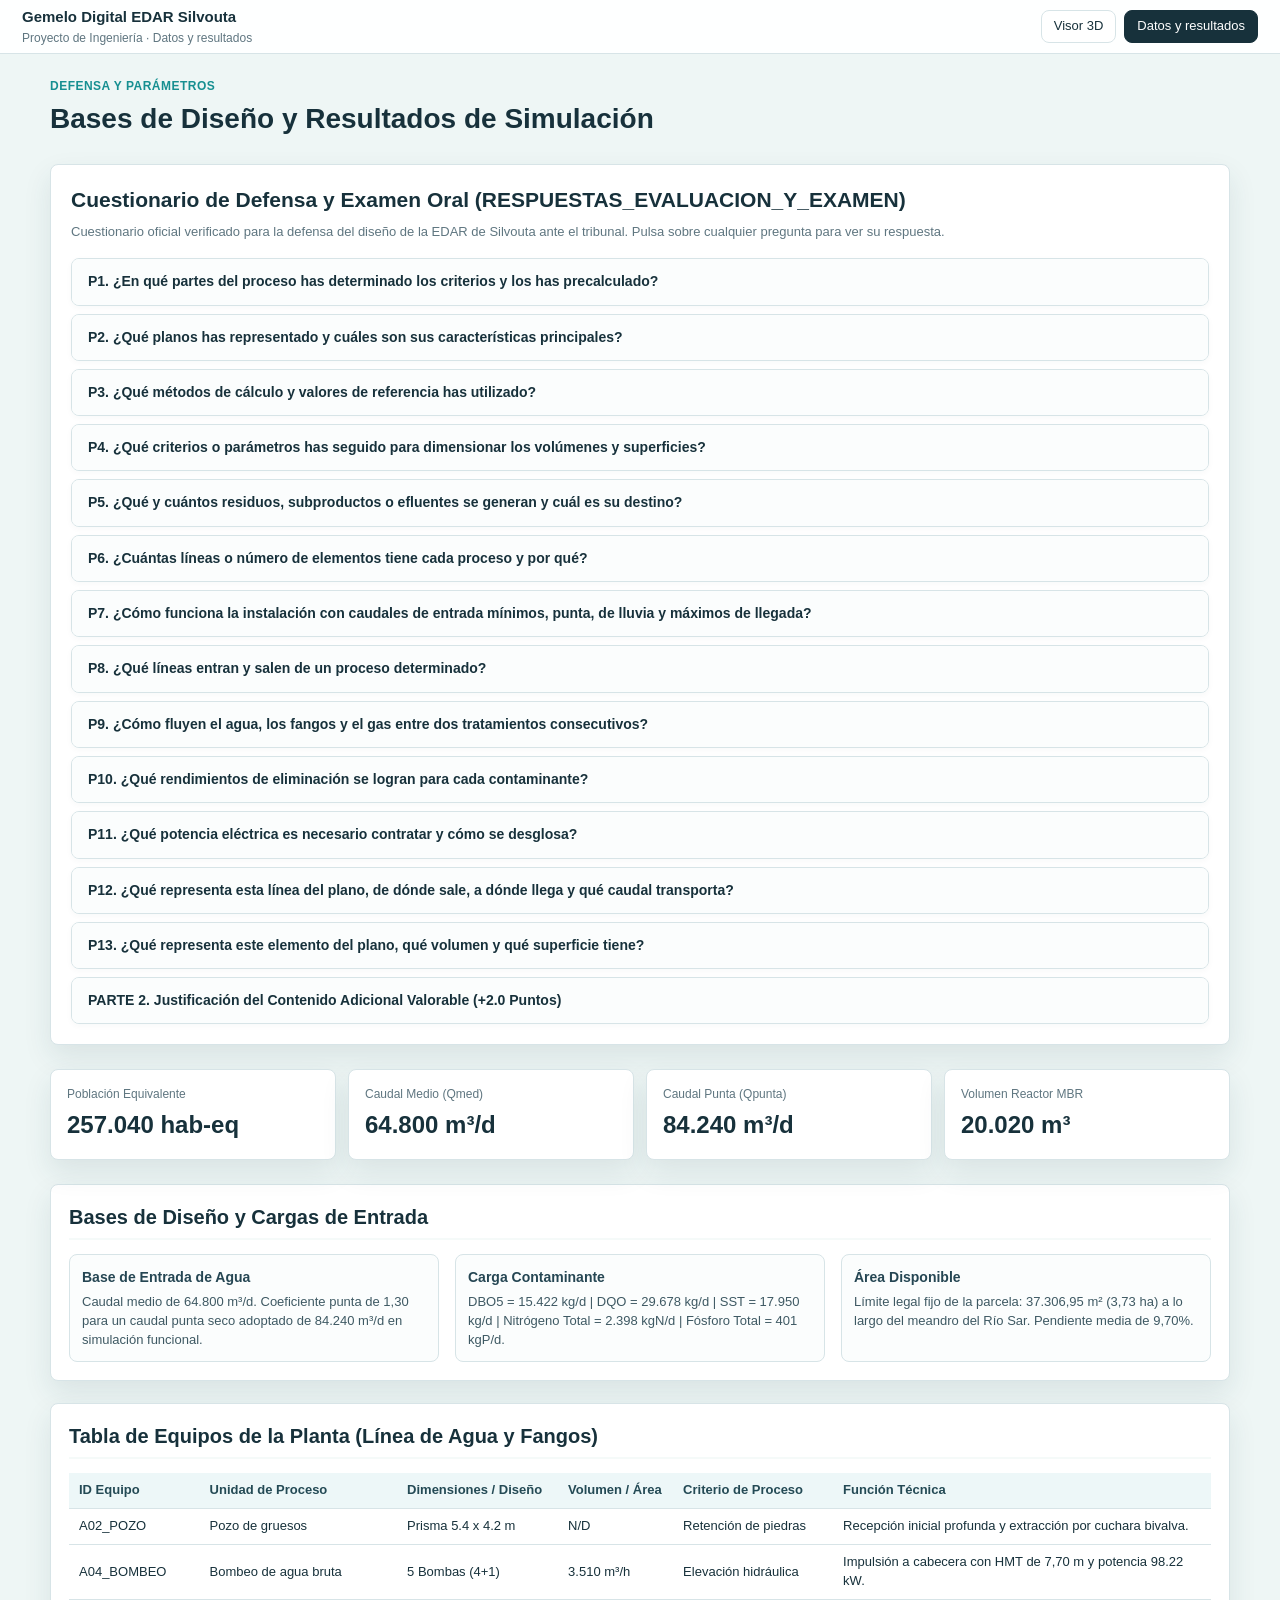
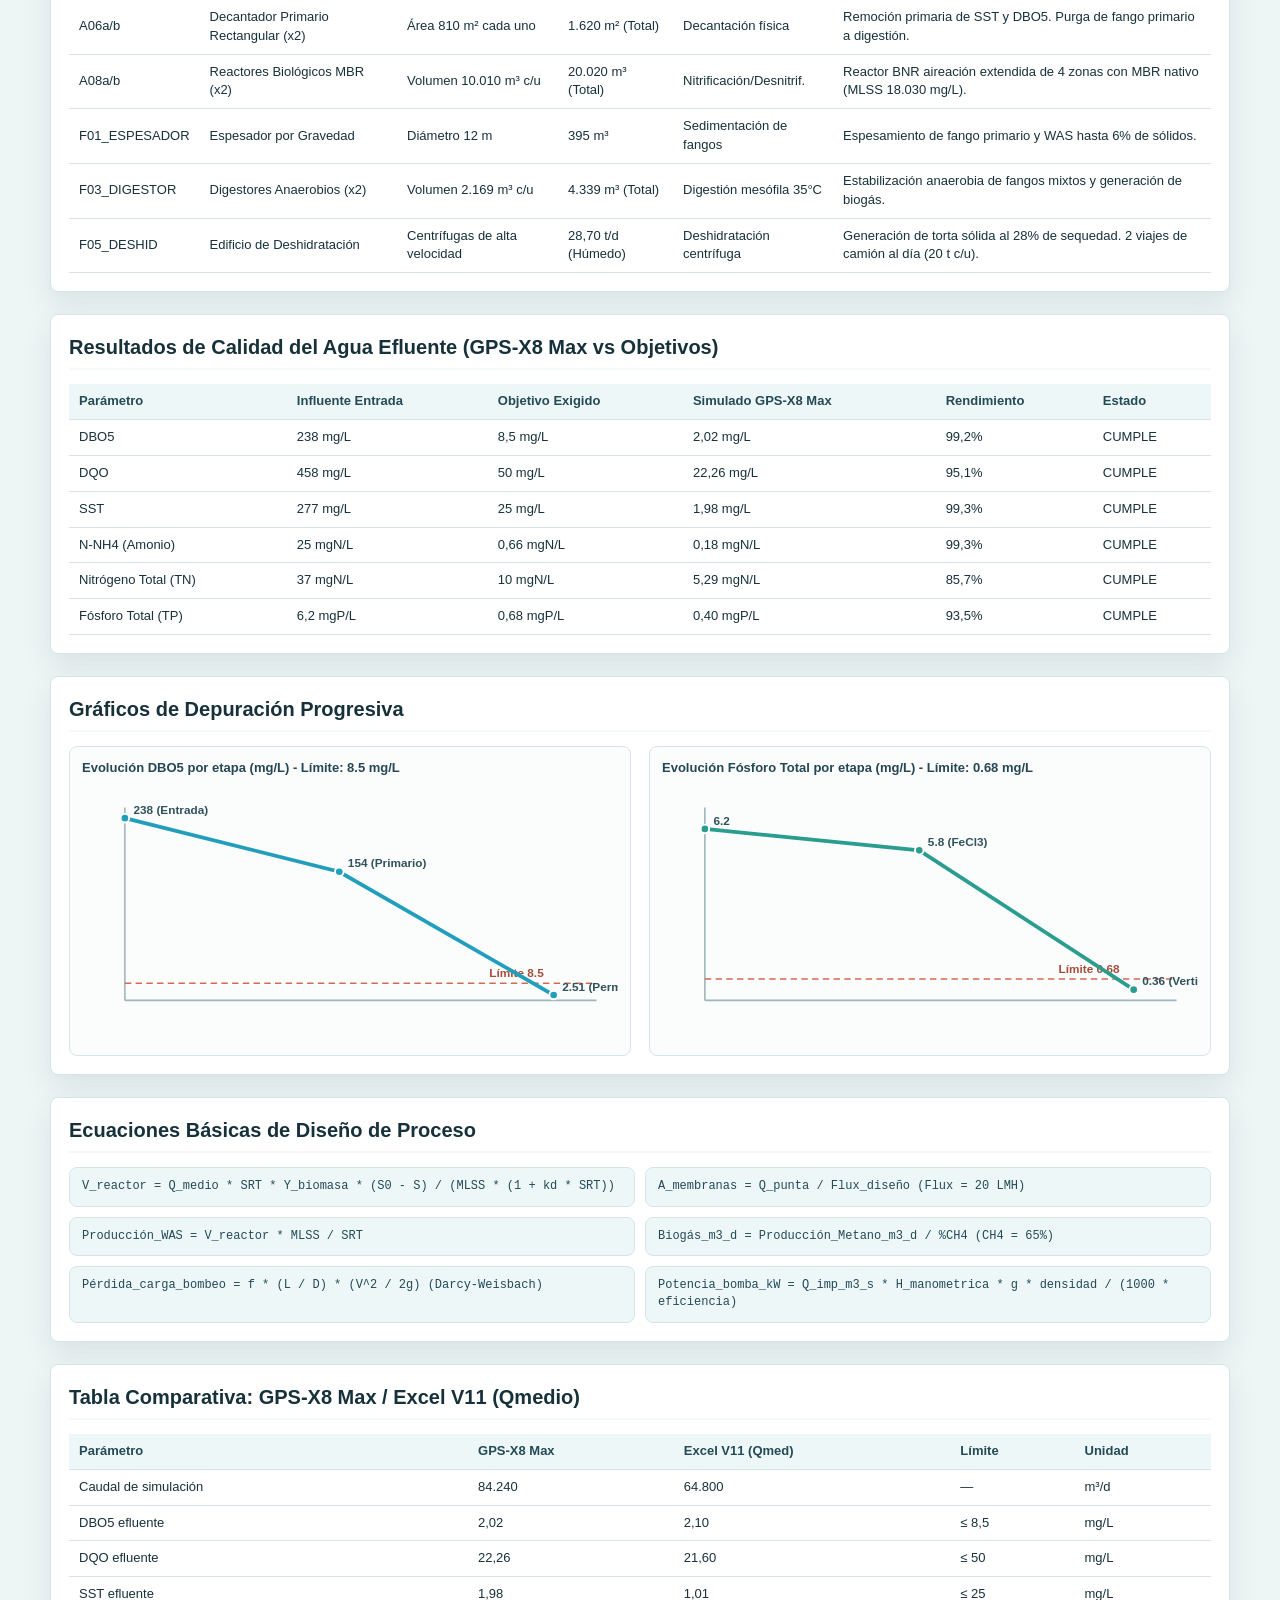
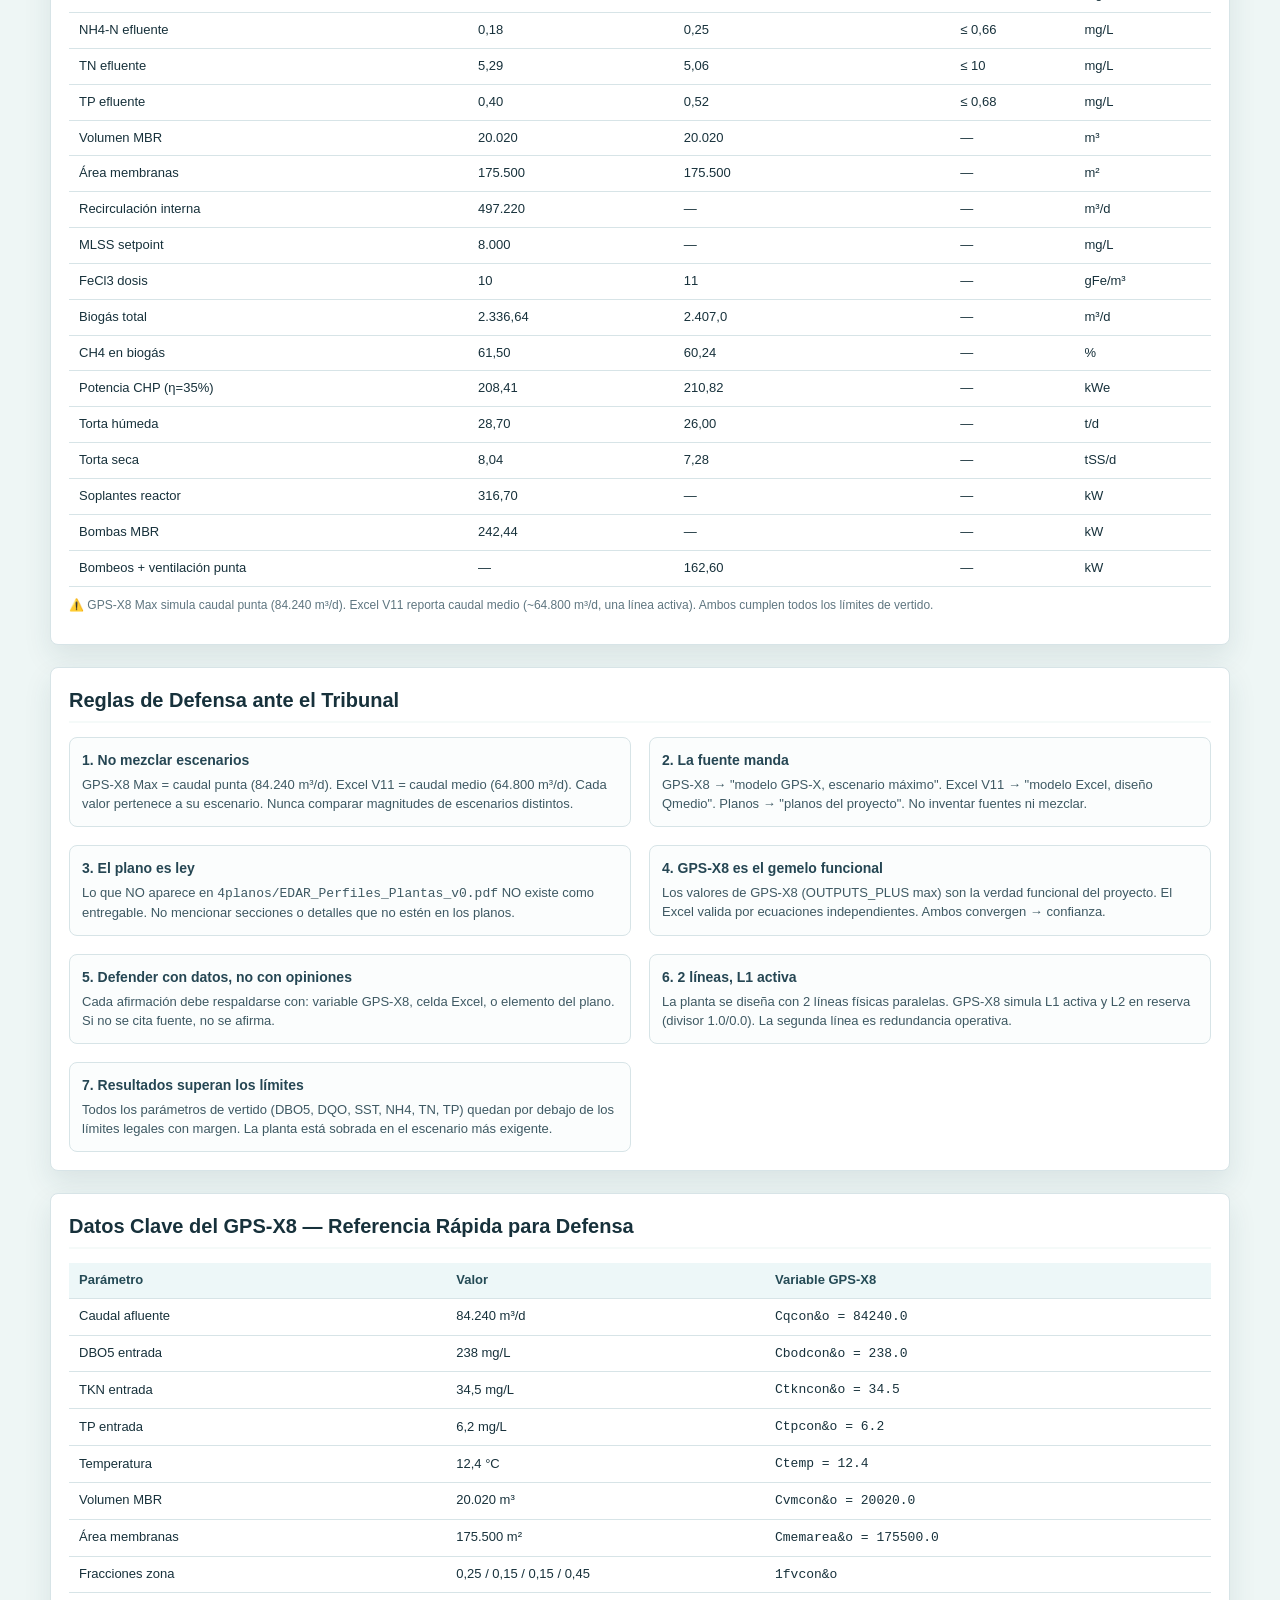
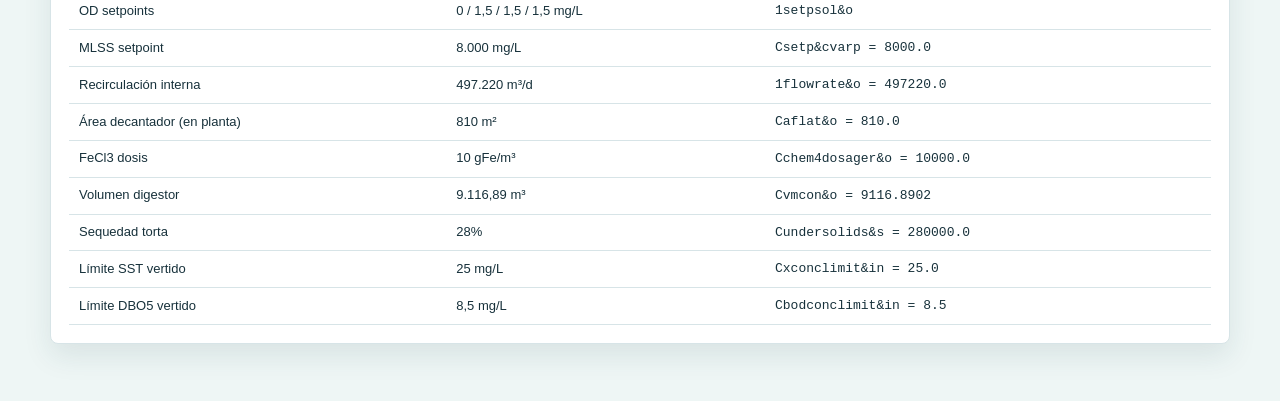
==== commit 433682d0: "fix: eliminar terminologia lamelas - decantacion primaria convencional L1 activa/L2 reserva" ====
--- a/web/datos.html
+++ b/web/datos.html
@@ -283,16 +283,19 @@
             border-radius: 8px;
             box-shadow: var(--shadow);
         }
+
         .examen-section h2 {
             margin: 0 0 8px 0;
             font-size: 21px;
             color: var(--ink);
         }
+
         .examen-accordion {
             display: grid;
             gap: 8px;
             margin-top: 16px;
         }
+
         .examen-accordion details {
             background: #ffffff;
             border: 1px solid var(--line);
@@ -301,10 +304,12 @@
             overflow: hidden;
             transition: border-color 0.2s ease, box-shadow 0.2s ease;
         }
+
         .examen-accordion details[open] {
             box-shadow: 0 8px 18px rgba(25, 66, 79, 0.08);
             border-color: var(--green);
         }
+
         .examen-accordion summary {
             padding: 12px 16px;
             font-size: 14px;
@@ -319,11 +324,13 @@
             justify-content: space-between;
             align-items: center;
         }
+
         .examen-accordion details[open] summary {
             background: #f5faf9;
             border-bottom: 1px solid var(--line);
             color: var(--teal);
         }
+
         .examen-accordion .answer-body {
             padding: 16px;
             font-size: 13px;
@@ -331,31 +338,40 @@
             line-height: 1.5;
             background: #ffffff;
         }
+
         .examen-accordion .answer-body h4 {
             margin: 12px 0 6px 0;
             color: var(--ink);
             font-size: 13px;
             font-weight: bold;
         }
+
         .examen-accordion .answer-body h4:first-child {
             margin-top: 0;
         }
+
         .examen-accordion .answer-body p {
             margin: 0 0 10px 0;
         }
+
         .examen-accordion .answer-body p:last-child {
             margin-bottom: 0;
         }
-        .examen-accordion .answer-body ul, .examen-accordion .answer-body ol {
+
+        .examen-accordion .answer-body ul,
+        .examen-accordion .answer-body ol {
             margin: 0 0 10px 0;
             padding-left: 20px;
         }
+
         .examen-accordion .answer-body li {
             margin-bottom: 4px;
         }
+
         .examen-accordion .answer-body strong {
             color: var(--ink);
         }
+
         .examen-accordion .answer-body blockquote {
             margin: 10px 0;
             padding: 8px 12px;
@@ -363,16 +379,20 @@
             border-left: 3px solid var(--green);
             font-style: italic;
         }
+
         .examen-accordion .answer-body table {
             margin: 10px 0;
             width: 100%;
             border-collapse: collapse;
         }
-        .examen-accordion .answer-body th, .examen-accordion .answer-body td {
+
+        .examen-accordion .answer-body th,
+        .examen-accordion .answer-body td {
             padding: 6px 8px;
             border-bottom: 1px solid var(--line);
             text-align: left;
         }
+
         .examen-accordion .answer-body th {
             background: #f0f7f7;
             font-weight: 700;
@@ -403,32 +423,54 @@
         <section class="examen-section">
             <h2>Cuestionario de Defensa y Examen Oral (RESPUESTAS_EVALUACION_Y_EXAMEN)</h2>
             <p style="font-size: 13px; color: var(--muted); margin: 0 0 16px 0;">
-                Cuestionario oficial verificado para la defensa del diseño de la EDAR de Silvouta ante el tribunal. Pulsa sobre cualquier pregunta para ver su respuesta.
+                Cuestionario oficial verificado para la defensa del diseño de la EDAR de Silvouta ante el tribunal.
+                Pulsa sobre cualquier pregunta para ver su respuesta.
             </p>
             <div class="examen-accordion">
                 <details>
-                    <summary>P1. ¿En qué partes del proceso has determinado los criterios y los has precalculado?</summary>
+                    <summary>P1. ¿En qué partes del proceso has determinado los criterios y los has precalculado?
+                    </summary>
                     <div class="answer-body">
                         <h4>Línea de Aguas:</h4>
                         <ul>
-                            <li><strong>Pretratamiento:</strong> Tamices (luz 3 mm) y desarenador-desengrasador aireado (TRH ≥ 10 min a Qmed, 5 min a Qmax, inyección de aire 4 m³/h·m³). *Fuente: Excel V11, hoja 03_Pretratamiento*.</li>
-                            <li><strong>Decantación primaria:</strong> 2 decantadores con superficie de lamelas de 810 m² cada uno (Total: 1.620 m²). *Fuente: GPS-X8 lyt → Caflat&o = 810.0*.</li>
-                            <li><strong>Dosificación química (FeCl3):</strong> Dosis de diseño de 11 gFe/m³ (10 gFe/m³ en simulación). *Fuente: Excel V11 06_FeCl3_activa, GPS-X8 lyt → Cchem4dosager&o = 10000.0*.</li>
-                            <li><strong>Biorreactores BNR-MBR:</strong> 2 reactores de 20.020 m³ cada uno, con 4 zonas internas (fracciones 0,25/0,15/0,15/0,45) y setpoint de MLSS a 8.000 mg/L. *Fuente: GPS-X8 lyt → Cvmcon&o = 20020.0*.</li>
-                            <li><strong>Ultrafiltración (Membranas):</strong> 175.500 m² totales de área de filtración con flujo de 20 LMH (7+1 trenes). *Fuente: GPS-X8 lyt → Cmemarea&o = 175500.0*.</li>
-                            <li><strong>Tanque de Tormentas:</strong> Vaso de laminación para excedentes de lluvia. *Fuente: Excel V11, hoja 55_Tormentas_Alivios*.</li>
+                            <li><strong>Pretratamiento:</strong> Tamices (luz 3 mm) y desarenador-desengrasador aireado
+                                (TRH ≥ 10 min a Qmed, 5 min a Qmax, inyección de aire 4 m³/h·m³). *Fuente: Excel V11,
+                                hoja 03_Pretratamiento*.</li>
+                            <li><strong>Decantación primaria:</strong> 2 decantadores primarios rectangulares de 810 m²
+                                cada uno (L1 activa, L2 en reserva). Decantación por gravedad convencional. *Fuente:
+                                GPS-X8 lyt →
+                                Caflat&o = 810.0*.</li>
+                            <li><strong>Dosificación química (FeCl3):</strong> Dosis de diseño de 11 gFe/m³ (10 gFe/m³
+                                en simulación). *Fuente: Excel V11 06_FeCl3_activa, GPS-X8 lyt → Cchem4dosager&o =
+                                10000.0*.</li>
+                            <li><strong>Biorreactores BNR-MBR:</strong> 2 reactores de 20.020 m³ cada uno, con 4 zonas
+                                internas (fracciones 0,25/0,15/0,15/0,45) y setpoint de MLSS a 8.000 mg/L. *Fuente:
+                                GPS-X8 lyt → Cvmcon&o = 20020.0*.</li>
+                            <li><strong>Ultrafiltración (Membranas):</strong> 175.500 m² totales de área de filtración
+                                con flujo de 20 LMH (7+1 trenes). *Fuente: GPS-X8 lyt → Cmemarea&o = 175500.0*.</li>
+                            <li><strong>Tanque de Tormentas:</strong> Vaso de laminación para excedentes de lluvia.
+                                *Fuente: Excel V11, hoja 55_Tormentas_Alivios*.</li>
                         </ul>
                         <h4>Línea de Fangos y Gas:</h4>
                         <ul>
-                            <li><strong>Espesador:</strong> Underflow concentrado al 4% (40.000 mg/L). *Fuente: GPS-X8 lyt → Cundersolids&s = 40000.0*.</li>
-                            <li><strong>Digestión anaerobia:</strong> 1 digestor de 9.116,89 m³ con volumen de cúpula de biogás de 2.266,47 m³. TRH resultante: 18,2 días a Qmedio. *Fuente: GPS-X8 lyt → Cvmcon&o = 9116.8902*.</li>
-                            <li><strong>Deshidratación:</strong> Centrífugas con sequedad de torta al 28%. *Fuente: GPS-X8 lyt → Cundersolids&s = 280000.0*.</li>
-                            <li><strong>Cogeneración CHP:</strong> Potencia eléctrica de 208,41 kWe (η=35%) en simulación Max (210,82 kWe en Excel V11). *Fuente: GPS-X8 Max YAML, Excel V11*.</li>
+                            <li><strong>Espesador:</strong> Underflow concentrado al 4% (40.000 mg/L). *Fuente: GPS-X8
+                                lyt → Cundersolids&s = 40000.0*.</li>
+                            <li><strong>Digestión anaerobia:</strong> 1 digestor de 9.116,89 m³ con volumen de cúpula de
+                                biogás de 2.266,47 m³. TRH resultante: 18,2 días a Qmedio. *Fuente: GPS-X8 lyt →
+                                Cvmcon&o = 9116.8902*.</li>
+                            <li><strong>Deshidratación:</strong> Centrífugas con sequedad de torta al 28%. *Fuente:
+                                GPS-X8 lyt → Cundersolids&s = 280000.0*.</li>
+                            <li><strong>Cogeneración CHP:</strong> Potencia eléctrica de 208,41 kWe (η=35%) en
+                                simulación Max (210,82 kWe en Excel V11). *Fuente: GPS-X8 Max YAML, Excel V11*.</li>
                         </ul>
                         <h4>Línea de Olores y Diseño Hidráulico:</h4>
                         <ul>
-                            <li><strong>Desodorización:</strong> Potencia de ventilación de 29,35 kW en punta. *Fuente: Excel V11*.</li>
-                            <li><strong>Bombeos y Tuberías:</strong> Darcy-Weisbach + Swamee-Jain. Potencia total de bombeos auxiliares de proceso y ventilación en punta: 162,60 kW. Potencia de soplantes biológicas: 316,70 kW. Potencia de bombas MBR: 242,44 kW. *Fuentes: Excel V11 24_Resumen_Bombas, GPS-X8 Max*.</li>
+                            <li><strong>Desodorización:</strong> Potencia de ventilación de 29,35 kW en punta. *Fuente:
+                                Excel V11*.</li>
+                            <li><strong>Bombeos y Tuberías:</strong> Darcy-Weisbach + Swamee-Jain. Potencia total de
+                                bombeos auxiliares de proceso y ventilación en punta: 162,60 kW. Potencia de soplantes
+                                biológicas: 316,70 kW. Potencia de bombas MBR: 242,44 kW. *Fuentes: Excel V11
+                                24_Resumen_Bombas, GPS-X8 Max*.</li>
                         </ul>
                     </div>
                 </details>
@@ -436,11 +478,19 @@
                 <details>
                     <summary>P2. ¿Qué planos has representado y cuáles son sus características principales?</summary>
                     <div class="answer-body">
-                        <p>Hemos representado el plano general georreferenciado <strong>EDAR_Perfiles_Plantas_v0</strong> en formato DXF/PDF en coordenadas <strong>EPSG:25829 (ETRS89/UTM 29N)</strong>, que incluye:</p>
-                        <ul>
-                            <li><strong>10 rutas longitudinales</strong> por líneas de proceso: AGUA-PRINCIPAL (longitud 493,1 m, cotas 121,1 → 112,0 m), AGUA-BYPASS (370,4 m), FANGOS-PRINCIPAL (332,7 m, cotas 117,8 → 128,5 m), FANGOS-WAS (80,1 m), FANGOS-ESCURRIDOS (55,6 m), GAS-APROVECHAMIENTO (27,9 m), GAS-ANTORCHA (65,9 m) y 3 rutas de olores (372,0 m, 248,3 m y 349,5 m).</li>
-                            <li><strong>25 equipos</strong> modelados con precisión geométrica y acoplados a la topografía del terreno.</li>
-                            <li><strong>MDT/DEM:</strong> Topografía digital de terreno (TopoDEM.tif) con curvas de nivel reales entre cota mínima 117,71 m y cota máxima 131,34 m.</li>
+                        <p>Hemos representado el plano general georreferenciado
+                            <strong>EDAR_Perfiles_Plantas_v0</strong> en formato DXF/PDF en coordenadas
+                            <strong>EPSG:25829 (ETRS89/UTM 29N)</strong>, que incluye:
+                        </p>
+                        <ul>
+                            <li><strong>10 rutas longitudinales</strong> por líneas de proceso: AGUA-PRINCIPAL (longitud
+                                493,1 m, cotas 121,1 → 112,0 m), AGUA-BYPASS (370,4 m), FANGOS-PRINCIPAL (332,7 m, cotas
+                                117,8 → 128,5 m), FANGOS-WAS (80,1 m), FANGOS-ESCURRIDOS (55,6 m), GAS-APROVECHAMIENTO
+                                (27,9 m), GAS-ANTORCHA (65,9 m) y 3 rutas de olores (372,0 m, 248,3 m y 349,5 m).</li>
+                            <li><strong>25 equipos</strong> modelados con precisión geométrica y acoplados a la
+                                topografía del terreno.</li>
+                            <li><strong>MDT/DEM:</strong> Topografía digital de terreno (TopoDEM.tif) con curvas de
+                                nivel reales entre cota mínima 117,71 m y cota máxima 131,34 m.</li>
                         </ul>
                     </div>
                 </details>
@@ -450,50 +500,81 @@
                     <div class="answer-body">
                         <h4>Métodos de Cálculo:</h4>
                         <ul>
-                            <li><strong>Pérdidas de carga por fricción (hf):</strong> Ecuación de **Darcy-Weisbach** combinada con el factor de fricción de **Swamee-Jain** para tuberías rugosas (PVC rugosidad e = 0,15 mm):
+                            <li><strong>Pérdidas de carga por fricción (hf):</strong> Ecuación de **Darcy-Weisbach**
+                                combinada con el factor de fricción de **Swamee-Jain** para tuberías rugosas (PVC
+                                rugosidad e = 0,15 mm):
                                 <code>f = 0.25 / [log10(e/(3.7*D) + 5.74/(Re^0.9))]^2</code>
                             </li>
-                            <li><strong>Pérdidas singulares (hm):</strong> Método de longitud equivalente de accesorios (codos, válvulas, piezas especiales).</li>
-                            <li><strong>Potencia hidráulica de bombas:</strong> <code>P = rho * g * Q * H / eta</code> (densidad del fluido rho y rendimiento de bomba eta = 70%).</li>
+                            <li><strong>Pérdidas singulares (hm):</strong> Método de longitud equivalente de accesorios
+                                (codos, válvulas, piezas especiales).</li>
+                            <li><strong>Potencia hidráulica de bombas:</strong> <code>P = rho * g * Q * H / eta</code>
+                                (densidad del fluido rho y rendimiento de bomba eta = 70%).</li>
                         </ul>
                         <h4>Valores de Referencia Fijos:</h4>
                         <ul>
-                            <li><strong>Carga por habitante equivalente:</strong> 60 g DBO5/hab-eq·d (Directiva 91/271/CEE).</li>
-                            <li><strong>Rendimiento de lodos activos (ATV-A 131E):</strong> 0,65 kg SS producido por cada kg DBO5 eliminado.</li>
-                            <li><strong>Destrucción de materia volátil (MV) en digestor:</strong> 50% según Metcalf & Eddy (38,5% en simulación GPS-X8 Max).</li>
-                            <li><strong>PCI del biogás:</strong> 5.500 kcal/m³ (23.000 kJ/m³), asumiendo una riqueza de metano (CH4) ≈ 60%.</li>
-                            <li><strong>Flux nominal de membranas MBR:</strong> 20 LMH a temperatura mínima de diseño (12,4 °C).</li>
+                            <li><strong>Carga por habitante equivalente:</strong> 60 g DBO5/hab-eq·d (Directiva
+                                91/271/CEE).</li>
+                            <li><strong>Rendimiento de lodos activos (ATV-A 131E):</strong> 0,65 kg SS producido por
+                                cada kg DBO5 eliminado.</li>
+                            <li><strong>Destrucción de materia volátil (MV) en digestor:</strong> 50% según Metcalf &
+                                Eddy (38,5% en simulación GPS-X8 Max).</li>
+                            <li><strong>PCI del biogás:</strong> 5.500 kcal/m³ (23.000 kJ/m³), asumiendo una riqueza de
+                                metano (CH4) ≈ 60%.</li>
+                            <li><strong>Flux nominal de membranas MBR:</strong> 20 LMH a temperatura mínima de diseño
+                                (12,4 °C).</li>
                         </ul>
                     </div>
                 </details>
 
                 <details>
-                    <summary>P4. ¿Qué criterios o parámetros has seguido para dimensionar los volúmenes y superficies?</summary>
+                    <summary>P4. ¿Qué criterios o parámetros has seguido para dimensionar los volúmenes y superficies?
+                    </summary>
                     <div class="answer-body">
                         <ul>
-                            <li><strong>Decantación primaria:</strong> Velocidad ascensional máxima de diseño (Vas) ≤ 2,5 m/h a caudal punta. Superficie lamelar total de 1.620 m² (2 unidades de 810 m² cada una) con profundidad útil de 3 m.</li>
-                            <li><strong>Biorreactores BNR-MBR:</strong> Volumen total de 20.020 m³ por bloque (2 bloques paralelos) para operar a MLSS de diseño de 8.000 mg/L. Superficie de cada tanque: 3.640 m². Área total de membranas: 175.500 m² (diseñado con un flux nominal de 20 LMH).</li>
-                            <li><strong>Digestión anaerobia:</strong> 1 digestor cilíndrico de 9.116,89 m³ útil (hoja 12_Digestor de Excel V11) con volumen de cabeza de gas de 2.266,47 m³. Esto asegura un TRH de 18,2 días a caudal medio, cumpliendo la normativa mesófila.</li>
-                            <li><strong>Espesador por gravedad:</strong> Volumen de 395 m³ (diámetro 12 m, profundidad 3,5 m) para lodos mixtos antes del digestor.</li>
+                            <li><strong>Decantación primaria:</strong> Velocidad ascensional máxima de diseño (Vas) ≤
+                                2,5 m/h a caudal punta. Superficie en planta total de 1.620 m² (2 unidades de 810 m²
+                                cada
+                                una) con profundidad útil de 3 m.</li>
+                            <li><strong>Biorreactores BNR-MBR:</strong> Volumen total de 20.020 m³ por bloque (2 bloques
+                                paralelos) para operar a MLSS de diseño de 8.000 mg/L. Superficie de cada tanque: 3.640
+                                m². Área total de membranas: 175.500 m² (diseñado con un flux nominal de 20 LMH).</li>
+                            <li><strong>Digestión anaerobia:</strong> 1 digestor cilíndrico de 9.116,89 m³ útil (hoja
+                                12_Digestor de Excel V11) con volumen de cabeza de gas de 2.266,47 m³. Esto asegura un
+                                TRH de 18,2 días a caudal medio, cumpliendo la normativa mesófila.</li>
+                            <li><strong>Espesador por gravedad:</strong> Volumen de 395 m³ (diámetro 12 m, profundidad
+                                3,5 m) para lodos mixtos antes del digestor.</li>
                         </ul>
                     </div>
                 </details>
 
                 <details>
-                    <summary>P5. ¿Qué y cuántos residuos, subproductos o efluentes se generan y cuál es su destino?</summary>
+                    <summary>P5. ¿Qué y cuántos residuos, subproductos o efluentes se generan y cuál es su destino?
+                    </summary>
                     <div class="answer-body">
                         <ul>
-                            <li><strong>Residuos de desbaste (tamices):</strong> Sólidos gruesos retenidos. Se lavan y compactan, acumulándose en el Contenedor de Gruesos de Pretratamiento (12 m³) y retirándose a vertedero o incineración autorizada.</li>
-                            <li><strong>Arenas y Flotados (grasas):</strong> Extraídas del desarenador-desengrasador aireado. Arenas lavadas van a vertedero de inertes; grasas van a gestor de residuos.</li>
+                            <li><strong>Residuos de desbaste (tamices):</strong> Sólidos gruesos retenidos. Se lavan y
+                                compactan, acumulándose en el Contenedor de Gruesos de Pretratamiento (12 m³) y
+                                retirándose a vertedero o incineración autorizada.</li>
+                            <li><strong>Arenas y Flotados (grasas):</strong> Extraídas del desarenador-desengrasador
+                                aireado. Arenas lavadas van a vertedero de inertes; grasas van a gestor de residuos.
+                            </li>
                             <li><strong>Torta de fango deshidratado:</strong>
                                 <ul>
-                                    <li>GPS-X8 Max: 28,70 t/d húmeda al 28% de sequedad (8,04 tSS/d de materia seca).</li>
+                                    <li>GPS-X8 Max: 28,70 t/d húmeda al 28% de sequedad (8,04 tSS/d de materia seca).
+                                    </li>
                                     <li>Excel V11 (Qmedio): 26,00 t/d húmeda (7,28 tSS/d de materia seca).</li>
-                                    <li>Destino: Se almacena en los 2 silos de almacenamiento (120 t c/u) y se transporta en camiones (aprox. 2 viajes de camión de 20 t diarios) para aplicación agrícola directa o compostaje.</li>
+                                    <li>Destino: Se almacena en los 2 silos de almacenamiento (120 t c/u) y se
+                                        transporta en camiones (aprox. 2 viajes de camión de 20 t diarios) para
+                                        aplicación agrícola directa o compostaje.</li>
                                 </ul>
                             </li>
-                            <li><strong>Retornos (sobrenadantes y escurridos):</strong> Caudal de escurridos de deshidratación y espesamiento rico en amonio y fósforo (aprox. 1.250 m³/d recirculado) que retorna al depósito de retornos y se bombea gradualmente a cabecera.</li>
-                            <li><strong>Efluente depurado final:</strong> Caudal final depurado de 82.944,58 m³/d (escenario Max) vertido directamente al cauce occidental del Río Sar cumpliendo estrictamente con DBO5 2,02 mg/L, DQO 22,26 mg/L, SST 1,98 mg/L, TN 5,29 mg/L y TP 0,40 mg/L.</li>
+                            <li><strong>Retornos (sobrenadantes y escurridos):</strong> Caudal de escurridos de
+                                deshidratación y espesamiento rico en amonio y fósforo (aprox. 1.250 m³/d recirculado)
+                                que retorna al depósito de retornos y se bombea gradualmente a cabecera.</li>
+                            <li><strong>Efluente depurado final:</strong> Caudal final depurado de 82.944,58 m³/d
+                                (escenario Max) vertido directamente al cauce occidental del Río Sar cumpliendo
+                                estrictamente con DBO5 2,02 mg/L, DQO 22,26 mg/L, SST 1,98 mg/L, TN 5,29 mg/L y TP 0,40
+                                mg/L.</li>
                         </ul>
                     </div>
                 </details>
@@ -502,24 +583,52 @@
                     <summary>P6. ¿Cuántas líneas o número de elementos tiene cada proceso y por qué?</summary>
                     <div class="answer-body">
                         <ul>
-                            <li><strong>Líneas principales de la planta:</strong> 2 líneas físicas paralelas idénticas para garantizar redundancia y operatividad continua durante paradas de mantenimiento. GPS-X8 simula la L1 activa (100% de caudal) y la L2 en reserva activa (divisor con fracción 1.0/0.0).</li>
-                            <li><strong>Pretratamiento (Tamices y Desarenadores):</strong> 4 canales paralelos para permitir una modulación hidráulica exacta según el caudal horario entrante y facilitar la limpieza periódica manual de canales individuales.</li>
-                            <li><strong>Decantación primaria:</strong> 2 decantadores (1 por línea de proceso), permitiendo aislar uno de ellos si el caudal entrante es bajo o para mantenimiento.</li>
-                            <li><strong>Dosificación química (FeCl3):</strong> 2 estaciones dosificadoras independientes (1 por línea) inyectando hierro proporcionalmente al flujo.</li>
-                            <li><strong>Reactores BNR-MBR:</strong> 2 bloques biorreactores independientes de 20.020 m³. Cada bloque contiene 8 trenes MBR de membranas en una configuración 7+1 (7 activos + 1 en limpieza CIP periódica) para poder realizar lavados químicos sin mermar la capacidad de diseño.</li>
-                            <li><strong>Espesamiento por gravedad, Digestión anaerobia y Deshidratación:</strong> 1 unidad de cada uno, debido a que el fango es un proceso continuo pero acumulativo, y los tanques de acondicionamiento (F02) y tampón (F04) regulan y amortiguan los picos de fango producido.</li>
+                            <li><strong>Líneas principales de la planta:</strong> 2 líneas físicas paralelas idénticas
+                                para garantizar redundancia y operatividad continua durante paradas de mantenimiento.
+                                GPS-X8 simula la L1 activa (100% de caudal) y la L2 en reserva activa (divisor con
+                                fracción 1.0/0.0).</li>
+                            <li><strong>Pretratamiento (Tamices y Desarenadores):</strong> 4 canales paralelos para
+                                permitir una modulación hidráulica exacta según el caudal horario entrante y facilitar
+                                la limpieza periódica manual de canales individuales.</li>
+                            <li><strong>Decantación primaria:</strong> 2 decantadores (1 por línea de proceso),
+                                permitiendo aislar uno de ellos si el caudal entrante es bajo o para mantenimiento.</li>
+                            <li><strong>Dosificación química (FeCl3):</strong> 2 estaciones dosificadoras independientes
+                                (1 por línea) inyectando hierro proporcionalmente al flujo.</li>
+                            <li><strong>Reactores BNR-MBR:</strong> 2 bloques biorreactores independientes de 20.020 m³.
+                                Cada bloque contiene 8 trenes MBR de membranas en una configuración 7+1 (7 activos + 1
+                                en limpieza CIP periódica) para poder realizar lavados químicos sin mermar la capacidad
+                                de diseño.</li>
+                            <li><strong>Espesamiento por gravedad, Digestión anaerobia y Deshidratación:</strong> 1
+                                unidad de cada uno, debido a que el fango es un proceso continuo pero acumulativo, y los
+                                tanques de acondicionamiento (F02) y tampón (F04) regulan y amortiguan los picos de
+                                fango producido.</li>
                         </ul>
                     </div>
                 </details>
 
                 <details>
-                    <summary>P7. ¿Cómo funciona la instalación con caudales de entrada mínimos, punta, de lluvia y máximos de llegada?</summary>
+                    <summary>P7. ¿Cómo funciona la instalación con caudales de entrada mínimos, punta, de lluvia y
+                        máximos de llegada?</summary>
                     <div class="answer-body">
                         <ul>
-                            <li><strong>Caudales mínimos (horario seco nocturno):</strong> El sistema PLC detecta la baja de nivel en el pozo de gruesos y desactiva bombas de cabecera B1 secundarias, dejando el bombeo al mínimo. Se cierran compuertas motorizadas de pretratamiento dejando activos solo 2 canales para mantener velocidades autolimpiantes. Las soplantes de mezcla y biológico reducen aireación al mínimo para ahorrar energía.</li>
-                            <li><strong>Caudal punta seco de diseño (84.240 m³/d = 3.510 m³/h):</strong> Capacidad total de la planta. Ambas líneas de aguas operan a pleno rendimiento. El escenario GPS-X8 Max modela este punto crítico confirmando el cumplimiento holgado del vertido.</li>
-                            <li><strong>Caudal en episodio de lluvia (hasta 3,0 m³/s = 10.800 m³/h):</strong> El pretratamiento de cabecera admite hasta 3,0 m³/s. El caudal que pasa a decantación primaria y reactores biológicos se limita estrictamente a la capacidad punta seca (3.510 m³/h). El caudal sobrante se desvía por gravedad al **Tanque de Tormentas**. Si el tanque se llena, el excedente pretratado y decantado se deriva por el bypass general de tormentas y pasa por desinfección UV antes de su descarga.</li>
-                            <li><strong>Caudal máximo de llegada (límite del colector):</strong> Caudales extraordinarios de tormenta que superen los 3,0 m³/s activan el bypass de emergencia del pozo de gruesos vertiendo el exceso de agua bruteada directamente al Río Sar por rebose de seguridad.</li>
+                            <li><strong>Caudales mínimos (horario seco nocturno):</strong> El sistema PLC detecta la
+                                baja de nivel en el pozo de gruesos y desactiva bombas de cabecera B1 secundarias,
+                                dejando el bombeo al mínimo. Se cierran compuertas motorizadas de pretratamiento dejando
+                                activos solo 2 canales para mantener velocidades autolimpiantes. Las soplantes de mezcla
+                                y biológico reducen aireación al mínimo para ahorrar energía.</li>
+                            <li><strong>Caudal punta seco de diseño (84.240 m³/d = 3.510 m³/h):</strong> Capacidad total
+                                de la planta. Ambas líneas de aguas operan a pleno rendimiento. El escenario GPS-X8 Max
+                                modela este punto crítico confirmando el cumplimiento holgado del vertido.</li>
+                            <li><strong>Caudal en episodio de lluvia (hasta 3,0 m³/s = 10.800 m³/h):</strong> El
+                                pretratamiento de cabecera admite hasta 3,0 m³/s. El caudal que pasa a decantación
+                                primaria y reactores biológicos se limita estrictamente a la capacidad punta seca (3.510
+                                m³/h). El caudal sobrante se desvía por gravedad al **Tanque de Tormentas**. Si el
+                                tanque se llena, el excedente pretratado y decantado se deriva por el bypass general de
+                                tormentas y pasa por desinfección UV antes de su descarga.</li>
+                            <li><strong>Caudal máximo de llegada (límite del colector):</strong> Caudales
+                                extraordinarios de tormenta que superen los 3,0 m³/s activan el bypass de emergencia del
+                                pozo de gruesos vertiendo el exceso de agua bruteada directamente al Río Sar por rebose
+                                de seguridad.</li>
                         </ul>
                     </div>
                 </details>
@@ -532,14 +641,18 @@
                             <li><strong>Entradas:</strong>
                                 <ul>
                                     <li>(1) Agua decantada procedente de la decantación primaria.</li>
-                                    <li>(2) Dosificación de Cloruro Férrico (FeCl3) inyectado en el flujo de entrada.</li>
-                                    <li>(3) Recirculación interna de licor mezcla (497.220 m³/d) bombeado desde la zona aerobia (Zona 4) a la zona anóxica (Zona 1).</li>
+                                    <li>(2) Dosificación de Cloruro Férrico (FeCl3) inyectado en el flujo de entrada.
+                                    </li>
+                                    <li>(3) Recirculación interna de licor mezcla (497.220 m³/d) bombeado desde la zona
+                                        aerobia (Zona 4) a la zona anóxica (Zona 1).</li>
                                 </ul>
                             </li>
                             <li><strong>Salidas:</strong>
                                 <ul>
-                                    <li>(1) Permeado MBR (agua depurada libre de sólidos) extraído por bombas de vacío hacia el canal de desinfección UV.</li>
-                                    <li>(2) Purga de lodo biológico en exceso (WAS): 500 m³/d (Max simulado) / 750 m³/d (criterio de diseño) bombeado hacia la línea de fangos (espesamiento).</li>
+                                    <li>(1) Permeado MBR (agua depurada libre de sólidos) extraído por bombas de vacío
+                                        hacia el canal de desinfección UV.</li>
+                                    <li>(2) Purga de lodo biológico en exceso (WAS): 500 m³/d (Max simulado) / 750 m³/d
+                                        (criterio de diseño) bombeado hacia la línea de fangos (espesamiento).</li>
                                     <li>(3) Rebose de control hidráulico de MBR a cabecera.</li>
                                 </ul>
                             </li>
@@ -548,15 +661,18 @@
                         <ul>
                             <li><strong>Entradas:</strong>
                                 <ul>
-                                    <li>(1) Fango mixto espesado (underflow de espesador F01 + fango primario tamizado F00).</li>
+                                    <li>(1) Fango mixto espesado (underflow de espesador F01 + fango primario tamizado
+                                        F00).</li>
                                     <li>(2) Retorno térmico del biogás/cogeneración para calentamiento del fango.</li>
                                 </ul>
                             </li>
                             <li><strong>Salidas:</strong>
                                 <ul>
-                                    <li>(1) Flujo continuo de biogás producido en la cúpula gaseosa del digestor hacia el sistema de gasómetros y CHP.</li>
+                                    <li>(1) Flujo continuo de biogás producido en la cúpula gaseosa del digestor hacia
+                                        el sistema de gasómetros y CHP.</li>
                                     <li>(2) Fango digerido estabilizado hacia el depósito tampón de lodos (F04).</li>
-                                    <li>(3) Rebose de lodos / sobrenadante del digestor hacia el depósito de retornos (A13).</li>
+                                    <li>(3) Rebose de lodos / sobrenadante del digestor hacia el depósito de retornos
+                                        (A13).</li>
                                 </ul>
                             </li>
                         </ul>
@@ -564,12 +680,28 @@
                 </details>
 
                 <details>
-                    <summary>P9. ¿Cómo fluyen el agua, los fangos y el gas entre dos tratamientos consecutivos?</summary>
+                    <summary>P9. ¿Cómo fluyen el agua, los fangos y el gas entre dos tratamientos consecutivos?
+                    </summary>
                     <div class="answer-body">
                         <ul>
-                            <li><strong>Flujo del Agua (Gravedad dominada):</strong> Entra a la EDAR por el colector por gravedad al pozo de gruesos. Las bombas de cabecera B1 elevan el agua bruta hasta la cota del canal de desbaste de finos y desarenador (cota 121,1 m). A partir de ahí, el agua fluye <strong>100% por gravedad</strong> atravesando los decantadores primarios, los reactores BNR, las membranas MBR, el canal UV y la arqueta de vertido hasta descargar en el Río Sar (cota 112,0 m).</li>
-                            <li><strong>Flujo de los Fangos (Bombeo mecánico forzado):</strong> Los lodos primarios purgados en la solera de decantadores y el lodo WAS purgado del MBR se bombean mediante bombas helicoidales hasta el espesador por gravedad. El lodo espesado al 4% se bombea de forma temporizada hasta el digestor anaerobio. El lodo digerido del depósito tampón se impulsa a presión mediante bombas de cavidad progresiva a las centrífugas de deshidratación.</li>
-                            <li><strong>Flujo del Gas (Presión biogénica y soplado):</strong> El biogás se genera a una presión de cabeza de 30-50 mbar en la cúpula del digestor. Fluye por su propia sobrepresión a través de la tubería de gas (filtrado de condensados y carbón activo) hasta los gasómetros de membrana. Soplantes centrífugas de biogás elevan la presión a unos 150-200 mbar para alimentar la válvula de gas del motor CHP y las calderas de calefacción.</li>
+                            <li><strong>Flujo del Agua (Gravedad dominada):</strong> Entra a la EDAR por el colector por
+                                gravedad al pozo de gruesos. Las bombas de cabecera B1 elevan el agua bruta hasta la
+                                cota del canal de desbaste de finos y desarenador (cota 121,1 m). A partir de ahí, el
+                                agua fluye <strong>100% por gravedad</strong> atravesando los decantadores primarios,
+                                los reactores BNR, las membranas MBR, el canal UV y la arqueta de vertido hasta
+                                descargar en el Río Sar (cota 112,0 m).</li>
+                            <li><strong>Flujo de los Fangos (Bombeo mecánico forzado):</strong> Los lodos primarios
+                                purgados en la solera de decantadores y el lodo WAS purgado del MBR se bombean mediante
+                                bombas helicoidales hasta el espesador por gravedad. El lodo espesado al 4% se bombea de
+                                forma temporizada hasta el digestor anaerobio. El lodo digerido del depósito tampón se
+                                impulsa a presión mediante bombas de cavidad progresiva a las centrífugas de
+                                deshidratación.</li>
+                            <li><strong>Flujo del Gas (Presión biogénica y soplado):</strong> El biogás se genera a una
+                                presión de cabeza de 30-50 mbar en la cúpula del digestor. Fluye por su propia
+                                sobrepresión a través de la tubería de gas (filtrado de condensados y carbón activo)
+                                hasta los gasómetros de membrana. Soplantes centrífugas de biogás elevan la presión a
+                                unos 150-200 mbar para alimentar la válvula de gas del motor CHP y las calderas de
+                                calefacción.</li>
                         </ul>
                     </div>
                 </details>
@@ -637,26 +769,46 @@
                 <details>
                     <summary>P11. ¿Qué potencia eléctrica es necesario contratar y cómo se desglosa?</summary>
                     <div class="answer-body">
-                        <p>El consumo eléctrico se divide en los bombeos auxiliares calculados en Excel y los grandes consumos de aireación y filtración simulados en GPS-X8 Max:</p>
-                        <ul>
-                            <li><strong>Bombeos auxiliares de proceso y ventilación (Excel V11 punta):</strong> 162,60 kW de potencia punta total de diseño, que incluye bombeos de lodo, dosificación química, retornos y el sistema de ventilación de desodorización.</li>
-                            <li><strong>Soplantes del reactor biológico (GPS-X8 Max):</strong> 316,70 kW. Suministran el aire necesario (30.282 m³/h) para la eliminación biológica y mezcla de la biomasa.</li>
-                            <li><strong>Bombas MBR de recirculación y purga (GPS-X8 Max):</strong> 242,44 kW para vencer la resistencia de filtración y mantener la recirculación interna.</li>
-                            <li><strong>Autogeneración cogeneración CHP (Biogás):</strong> Aporta 208,41 kWe de potencia eléctrica (a un rendimiento η = 35%) a partir de la combustión de los 2.336,64 m³/d de biogás generado, reduciendo la potencia neta externa.</li>
-                            <li><strong>Grandes elevaciones de alcantarillado exterior (B1 y B5):</strong> Bombeo B1 (98,22 kW) y Bombeo B5 (875,87 kW) de transporte hidráulico general que requieren su propio centro de transformación independiente de la planta.</li>
+                        <p>El consumo eléctrico se divide en los bombeos auxiliares calculados en Excel y los grandes
+                            consumos de aireación y filtración simulados en GPS-X8 Max:</p>
+                        <ul>
+                            <li><strong>Bombeos auxiliares de proceso y ventilación (Excel V11 punta):</strong> 162,60
+                                kW de potencia punta total de diseño, que incluye bombeos de lodo, dosificación química,
+                                retornos y el sistema de ventilación de desodorización.</li>
+                            <li><strong>Soplantes del reactor biológico (GPS-X8 Max):</strong> 316,70 kW. Suministran el
+                                aire necesario (30.282 m³/h) para la eliminación biológica y mezcla de la biomasa.</li>
+                            <li><strong>Bombas MBR de recirculación y purga (GPS-X8 Max):</strong> 242,44 kW para vencer
+                                la resistencia de filtración y mantener la recirculación interna.</li>
+                            <li><strong>Autogeneración cogeneración CHP (Biogás):</strong> Aporta 208,41 kWe de potencia
+                                eléctrica (a un rendimiento η = 35%) a partir de la combustión de los 2.336,64 m³/d de
+                                biogás generado, reduciendo la potencia neta externa.</li>
+                            <li><strong>Grandes elevaciones de alcantarillado exterior (B1 y B5):</strong> Bombeo B1
+                                (98,22 kW) y Bombeo B5 (875,87 kW) de transporte hidráulico general que requieren su
+                                propio centro de transformación independiente de la planta.</li>
                         </ul>
                     </div>
                 </details>
 
                 <details>
-                    <summary>P12. ¿Qué representa esta línea del plano, de dónde sale, a dónde llega y qué caudal transporta?</summary>
+                    <summary>P12. ¿Qué representa esta línea del plano, de dónde sale, a dónde llega y qué caudal
+                        transporta?</summary>
                     <div class="answer-body">
                         <ul>
-                            <li><strong>Línea de Agua Bruta (Azul):</strong> Conecta las bombas de cabecera B1 con los tamices de pretratamiento. Transporta un caudal punta de 84.240 m³/d (3.510 m³/h). *Variable GPS-X8: Cqcon&o = 84240.0*.</li>
-                            <li><strong>Conducto de Recirculación Interna (Verde):</strong> Conecta la zona aerobia final del reactor (Zona 4) con la zona anóxica inicial (Zona 1). Transporta un caudal de recirculación de 497.220 m³/d. *Variable GPS-X8: 1flowrate&o = 497220.0*.</li>
-                            <li><strong>Línea de Purga WAS (Marrón):</strong> Conecta los tanques MBR con el depósito de mezcla y espesamiento. Transporta un caudal de purga de lodo en exceso de 500 m³/d (simulación Max) / 750 m³/d (criterio de diseño). *Variable GPS-X8: MBRFang_Pur*.</li>
-                            <li><strong>Línea de Biogás (Naranja):</strong> Conecta la cúpula gaseosa del digestor cilíndrico con los gasómetros de membrana y el motor CHP. Transporta un caudal de biogás de 2.336,64 m³/d. *Variable GPS-X8: Biogas*.</li>
-                            <li><strong>Conducto de Retornos (Rosa):</strong> Conecta el edificio de deshidratación con el pozo de retornos de cabecera. Transporta un caudal aproximado de escurridos de lodo de 1.250 m³/d. *Fuente: Hoja 19_Retornos*.</li>
+                            <li><strong>Línea de Agua Bruta (Azul):</strong> Conecta las bombas de cabecera B1 con los
+                                tamices de pretratamiento. Transporta un caudal punta de 84.240 m³/d (3.510 m³/h).
+                                *Variable GPS-X8: Cqcon&o = 84240.0*.</li>
+                            <li><strong>Conducto de Recirculación Interna (Verde):</strong> Conecta la zona aerobia
+                                final del reactor (Zona 4) con la zona anóxica inicial (Zona 1). Transporta un caudal de
+                                recirculación de 497.220 m³/d. *Variable GPS-X8: 1flowrate&o = 497220.0*.</li>
+                            <li><strong>Línea de Purga WAS (Marrón):</strong> Conecta los tanques MBR con el depósito de
+                                mezcla y espesamiento. Transporta un caudal de purga de lodo en exceso de 500 m³/d
+                                (simulación Max) / 750 m³/d (criterio de diseño). *Variable GPS-X8: MBRFang_Pur*.</li>
+                            <li><strong>Línea de Biogás (Naranja):</strong> Conecta la cúpula gaseosa del digestor
+                                cilíndrico con los gasómetros de membrana y el motor CHP. Transporta un caudal de biogás
+                                de 2.336,64 m³/d. *Variable GPS-X8: Biogas*.</li>
+                            <li><strong>Conducto de Retornos (Rosa):</strong> Conecta el edificio de deshidratación con
+                                el pozo de retornos de cabecera. Transporta un caudal aproximado de escurridos de lodo
+                                de 1.250 m³/d. *Fuente: Hoja 19_Retornos*.</li>
                         </ul>
                     </div>
                 </details>
@@ -665,10 +817,20 @@
                     <summary>P13. ¿Qué representa este elemento del plano, qué volumen y qué superficie tiene?</summary>
                     <div class="answer-body">
                         <ul>
-                            <li><strong>Reactor BNR-MBR (2 bloques paralelos):</strong> Cada bloque representa una línea de tratamiento biológico de lodos activos. Volumen útil: 20.020 m³ por bloque (Total 40.040 m³). Superficie ocupada por bloque: 3.640 m² (Total 7.280 m²). Aloja un área de membranas de ultrafiltración de 175.500 m². *Variable GPS-X8: Cvmcon&o = 20020.0, Cmemarea&o = 175500.0*.</li>
-                            <li><strong>Decantador Primario Rectangular (2 unidades):</strong> Decantación física por gravedad de sólidos suspendidos. Superficie útil de lamelas: 810 m² por decantador (Total 1.620 m²) con una profundidad útil de 3 m. *Variable GPS-X8: Caflat&o = 810.0*.</li>
-                            <li><strong>Digestor Anaerobio (1 unidad):</strong> Reactor cilíndrico cerrado de hormigón para estabilización mesófila de lodos. Volumen útil: 9.116,89 m³ con volumen adicional de cabeza de gas de 2.266,47 m³. *Variable GPS-X8: Cvmcon&o = 9116.8902*.</li>
-                            <li><strong>Tanque de Tormentas (1 unidad):</strong> Vaso rectangular de hormigón armado para laminación hidráulica temporal de picos de lluvia de hasta 3,0 m³/s. Dimensionado según criterios de retención física de la hoja 55_Tormentas_Alivios.</li>
+                            <li><strong>Reactor BNR-MBR (2 bloques paralelos):</strong> Cada bloque representa una línea
+                                de tratamiento biológico de lodos activos. Volumen útil: 20.020 m³ por bloque (Total
+                                40.040 m³). Superficie ocupada por bloque: 3.640 m² (Total 7.280 m²). Aloja un área de
+                                membranas de ultrafiltración de 175.500 m². *Variable GPS-X8: Cvmcon&o = 20020.0,
+                                Cmemarea&o = 175500.0*.</li>
+                            <li><strong>Decantador Primario Rectangular (2 unidades):</strong> Decantación física por
+                                gravedad de sólidos suspendidos. Superficie útil: 810 m² por decantador (Total 1.620 m²)
+                                con una profundidad útil de 3 m. *Variable GPS-X8: Caflat&o = 810.0*.</li>
+                            <li><strong>Digestor Anaerobio (1 unidad):</strong> Reactor cilíndrico cerrado de hormigón
+                                para estabilización mesófila de lodos. Volumen útil: 9.116,89 m³ con volumen adicional
+                                de cabeza de gas de 2.266,47 m³. *Variable GPS-X8: Cvmcon&o = 9116.8902*.</li>
+                            <li><strong>Tanque de Tormentas (1 unidad):</strong> Vaso rectangular de hormigón armado
+                                para laminación hidráulica temporal de picos de lluvia de hasta 3,0 m³/s. Dimensionado
+                                según criterios de retención física de la hoja 55_Tormentas_Alivios.</li>
                         </ul>
                     </div>
                 </details>
@@ -677,13 +839,33 @@
                     <summary>PARTE 2. Justificación del Contenido Adicional Valorable (+2.0 Puntos)</summary>
                     <div class="answer-body">
                         <ul>
-                            <li><strong>1. Implantación en la Parcela:</strong> Aprovechamiento de la pendiente del meandro del Río Sar (121,1 → 112,0 m) para el flujo por gravedad de la línea de agua (Este a Oeste). Línea de fangos compacta concentrada en la franja Norte, maximizando el espacio libre y minimizando excavaciones.</li>
-                            <li><strong>2. Precálculos de Proceso:</strong> Recirculación interna calculada para desnitrificación (497.220 m³/d). Consumo específico de soplantes biológicas (30.282 m³/h, potencia 316,70 kW) y soplantes de aireación de membranas (242,44 kW). *Fuentes: GPS-X8 y Excel V11*.</li>
-                            <li><strong>3. Rendimientos de Eliminación:</strong> Justificados teórica y funcionalmente contra límites de vertido del Río Sar (DBO5 ≤ 8,5 mg/L, TP ≤ 0,68 mg/L, TN ≤ 10 mg/L). Simulación Max confirma cumplimiento amplio (SST 1,98, DBO5 2,02, TP 0,40 mg/L).</li>
-                            <li><strong>4. Criterios de Elección:</strong> MBR preferido frente a decantación secundaria convencional por calidad del efluente constante, menor volumen de reactor por MLSS elevado (8.000 mg/L) y nula sensibilidad a bulking de lodos. Digestión anaerobia elegida por estabilidad, control de olores y valorización energética del biogás (cogeneración CHP).</li>
-                            <li><strong>5. Línea Piezométrica y Perfiles:</strong> Perfil hidráulico desarrollado "cuerda estirada" de 493,1 m (agua) y 332,7 m (fangos). Elevación por bombas B1 en cabecera y el resto por gravedad pura. Muestra de cotas e HGL en láminas CAD.</li>
-                            <li><strong>6. Eficiencia Energética:</strong> Incorporación de variadores de frecuencia en motores principales (B1, soplantes), difusores de burbuja fina de alta transferencia en biorreactores y autogeneración CHP de 208,41 kWe de energía a partir del biogás para calor/electricidad del digestor.</li>
-                            <li><strong>7. Autogeneración CHP y Biogás:</strong> Producción diaria de 2.336,64 m³/d de biogás con 61,5% de CH4. Energía recuperada del metano equivale a 14.290,78 kWh/d, abasteciendo el CHP de 208,41 kWe con una eficiencia del 35%. Calor térmico residual (45%) recirculado para mantener el digestor a 35 °C.</li>
+                            <li><strong>1. Implantación en la Parcela:</strong> Aprovechamiento de la pendiente del
+                                meandro del Río Sar (121,1 → 112,0 m) para el flujo por gravedad de la línea de agua
+                                (Este a Oeste). Línea de fangos compacta concentrada en la franja Norte, maximizando el
+                                espacio libre y minimizando excavaciones.</li>
+                            <li><strong>2. Precálculos de Proceso:</strong> Recirculación interna calculada para
+                                desnitrificación (497.220 m³/d). Consumo específico de soplantes biológicas (30.282
+                                m³/h, potencia 316,70 kW) y soplantes de aireación de membranas (242,44 kW). *Fuentes:
+                                GPS-X8 y Excel V11*.</li>
+                            <li><strong>3. Rendimientos de Eliminación:</strong> Justificados teórica y funcionalmente
+                                contra límites de vertido del Río Sar (DBO5 ≤ 8,5 mg/L, TP ≤ 0,68 mg/L, TN ≤ 10 mg/L).
+                                Simulación Max confirma cumplimiento amplio (SST 1,98, DBO5 2,02, TP 0,40 mg/L).</li>
+                            <li><strong>4. Criterios de Elección:</strong> MBR preferido frente a decantación secundaria
+                                convencional por calidad del efluente constante, menor volumen de reactor por MLSS
+                                elevado (8.000 mg/L) y nula sensibilidad a bulking de lodos. Digestión anaerobia elegida
+                                por estabilidad, control de olores y valorización energética del biogás (cogeneración
+                                CHP).</li>
+                            <li><strong>5. Línea Piezométrica y Perfiles:</strong> Perfil hidráulico desarrollado
+                                "cuerda estirada" de 493,1 m (agua) y 332,7 m (fangos). Elevación por bombas B1 en
+                                cabecera y el resto por gravedad pura. Muestra de cotas e HGL en láminas CAD.</li>
+                            <li><strong>6. Eficiencia Energética:</strong> Incorporación de variadores de frecuencia en
+                                motores principales (B1, soplantes), difusores de burbuja fina de alta transferencia en
+                                biorreactores y autogeneración CHP de 208,41 kWe de energía a partir del biogás para
+                                calor/electricidad del digestor.</li>
+                            <li><strong>7. Autogeneración CHP y Biogás:</strong> Producción diaria de 2.336,64 m³/d de
+                                biogás con 61,5% de CH4. Energía recuperada del metano equivale a 14.290,78 kWh/d,
+                                abasteciendo el CHP de 208,41 kWe con una eficiencia del 35%. Calor térmico residual
+                                (45%) recirculado para mantener el digestor a 35 °C.</li>
                         </ul>
                     </div>
                 </details>
@@ -1202,7 +1384,7 @@
                             <td><code>1flowrate&o = 497220.0</code></td>
                         </tr>
                         <tr>
-                            <td>Área decantador (lamelar)</td>
+                            <td>Área decantador (en planta)</td>
                             <td>810 m²</td>
                             <td><code>Caflat&o = 810.0</code></td>
                         </tr>
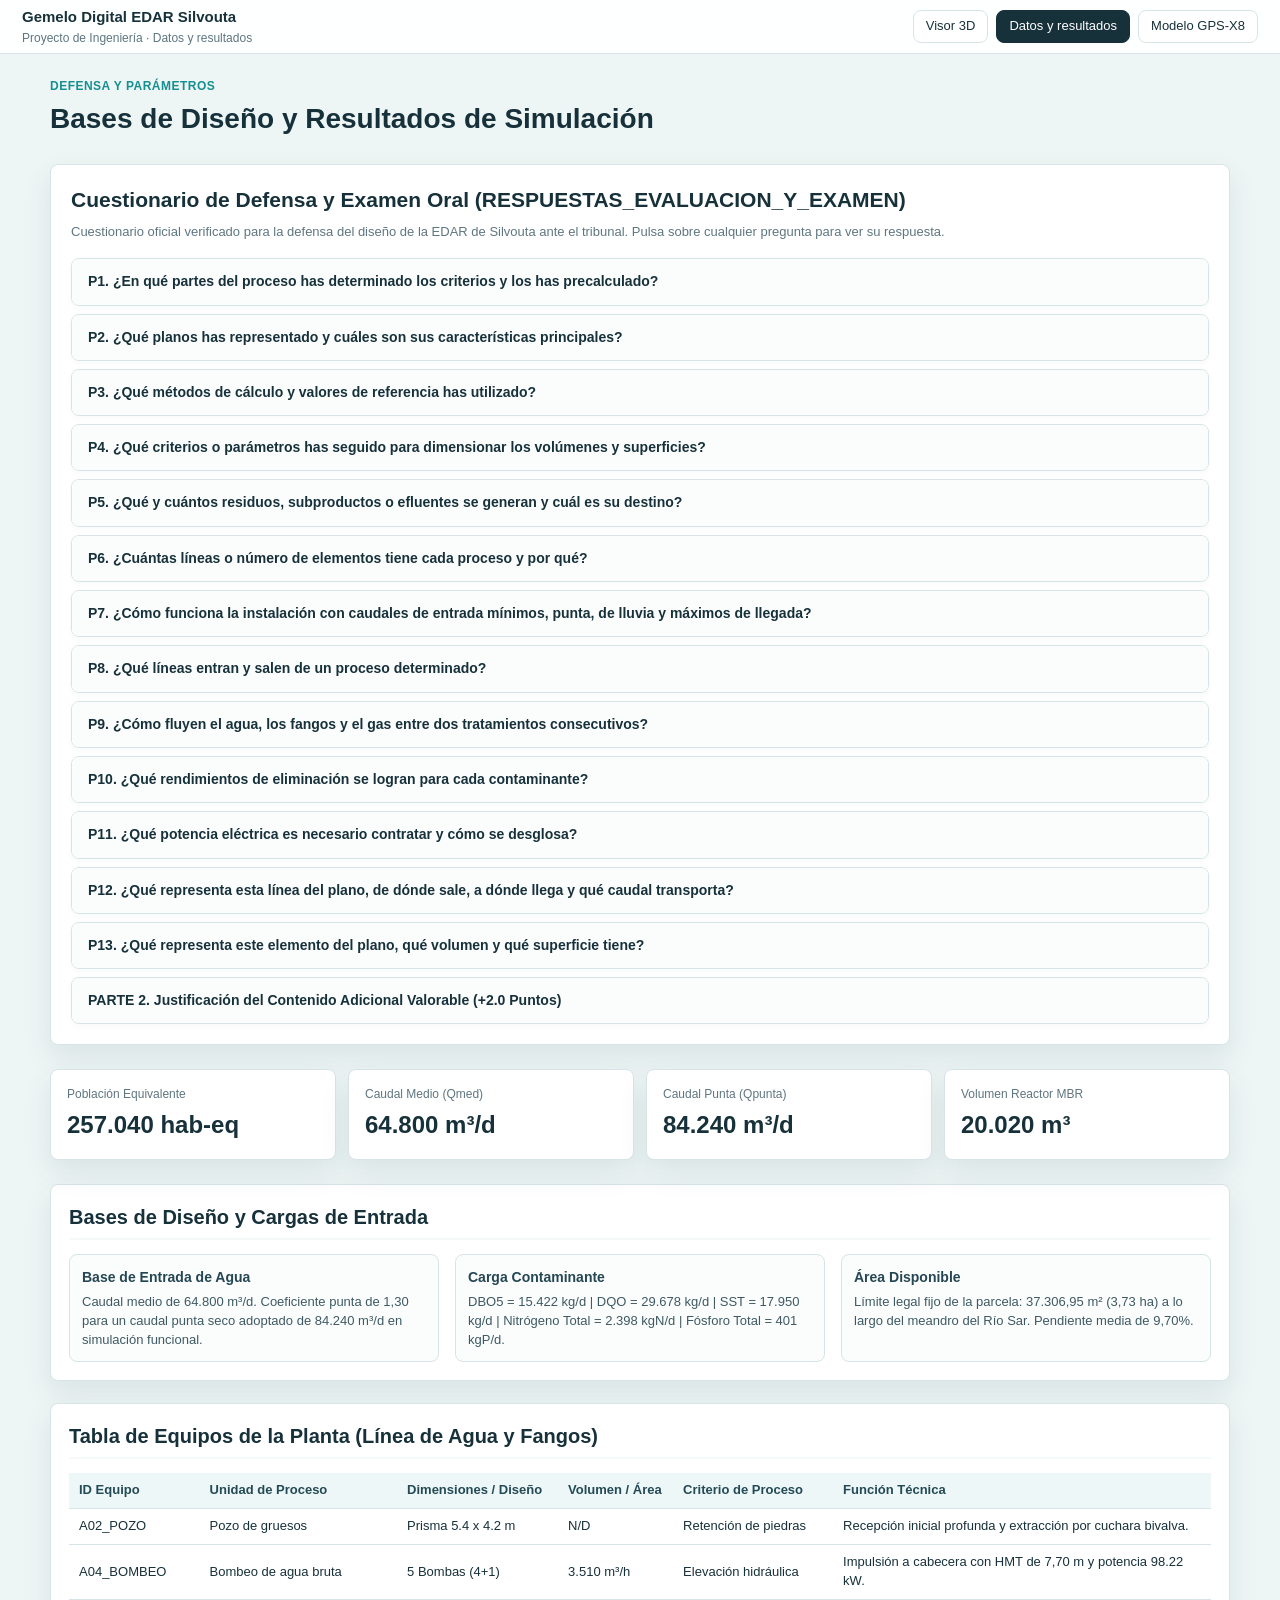
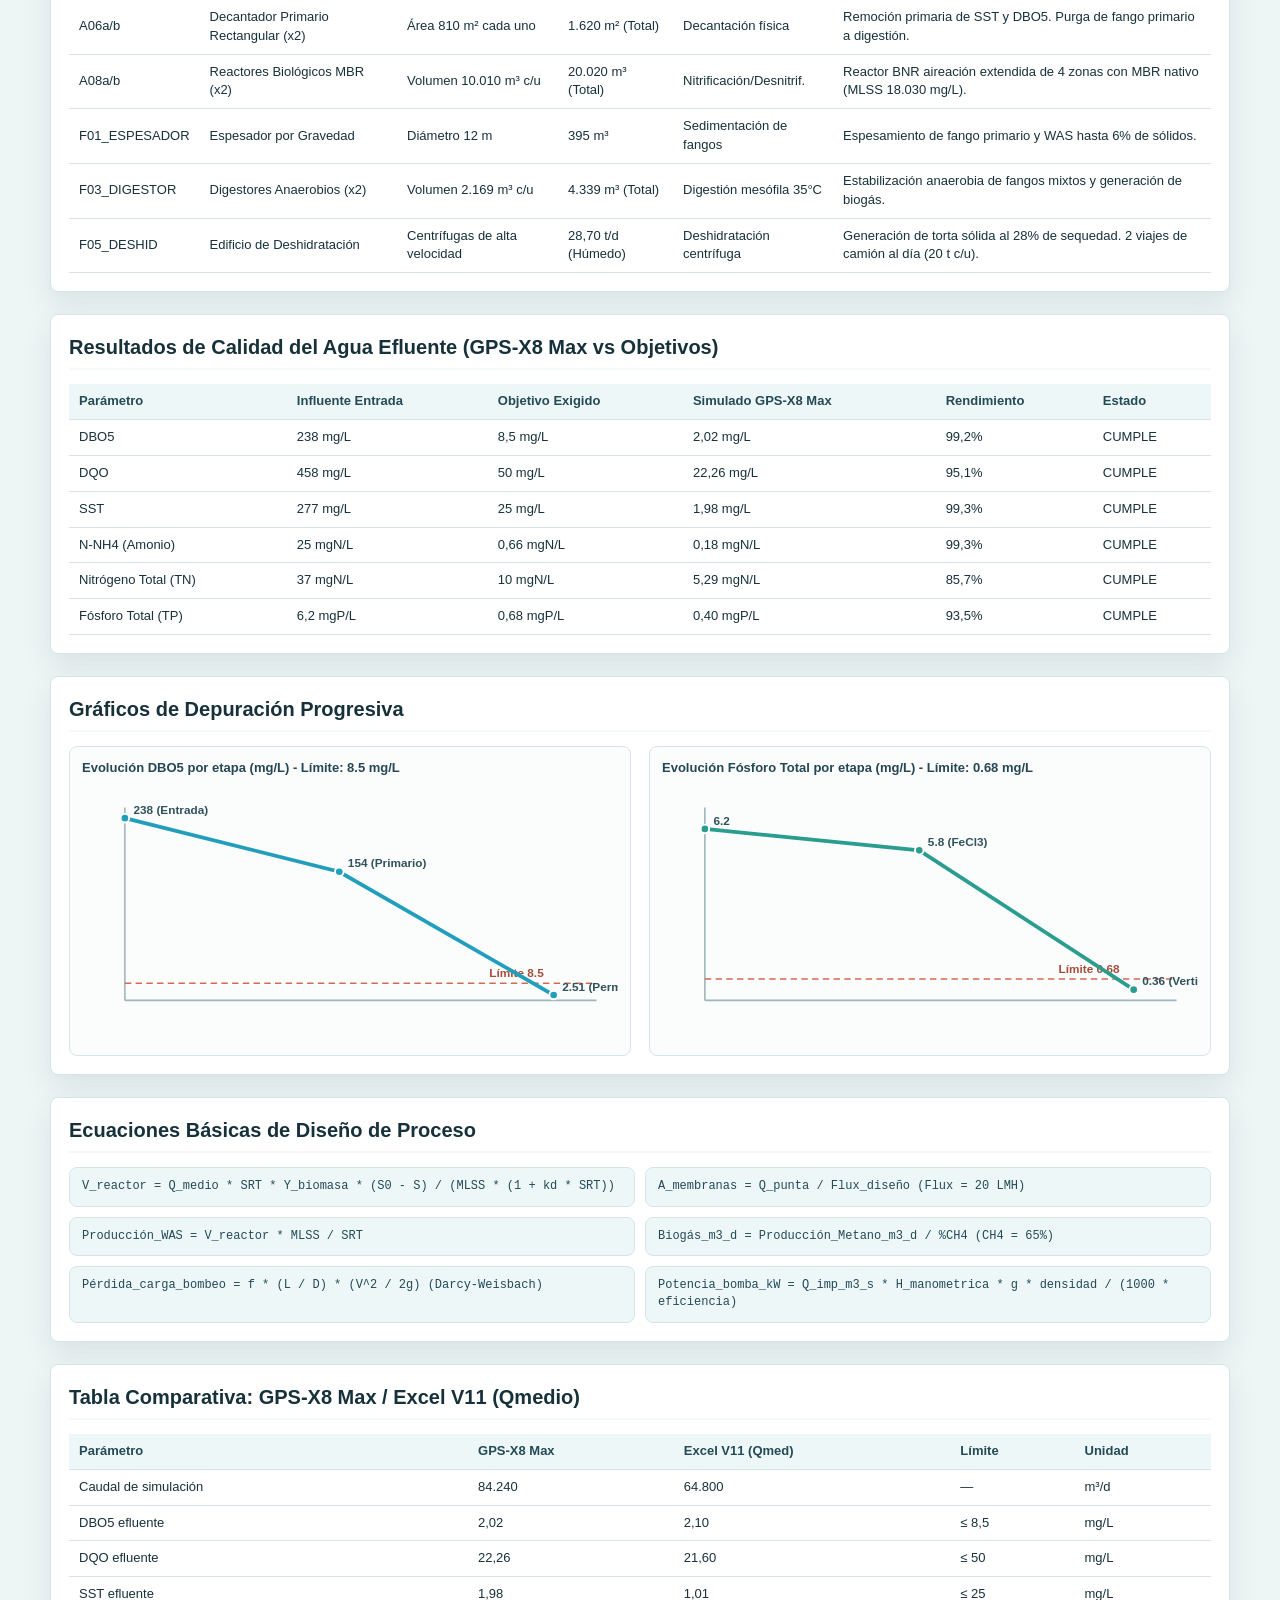
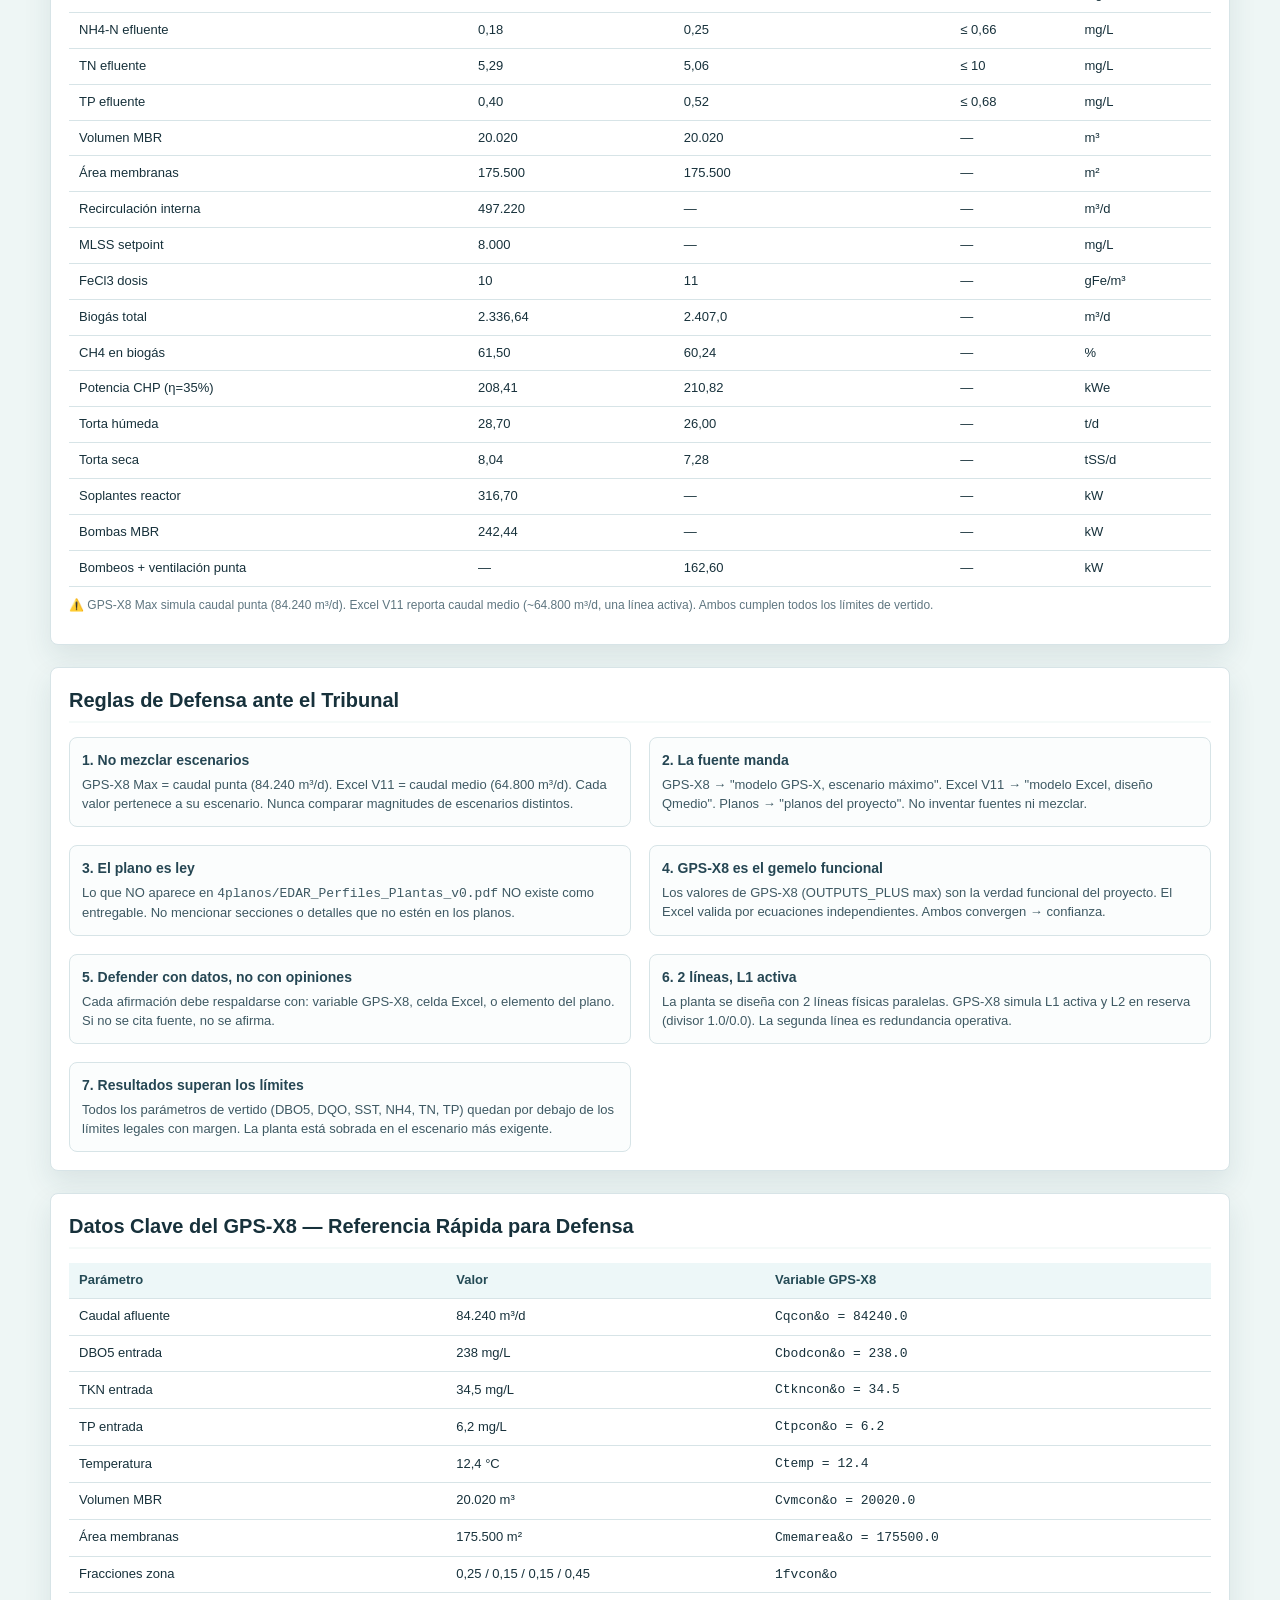
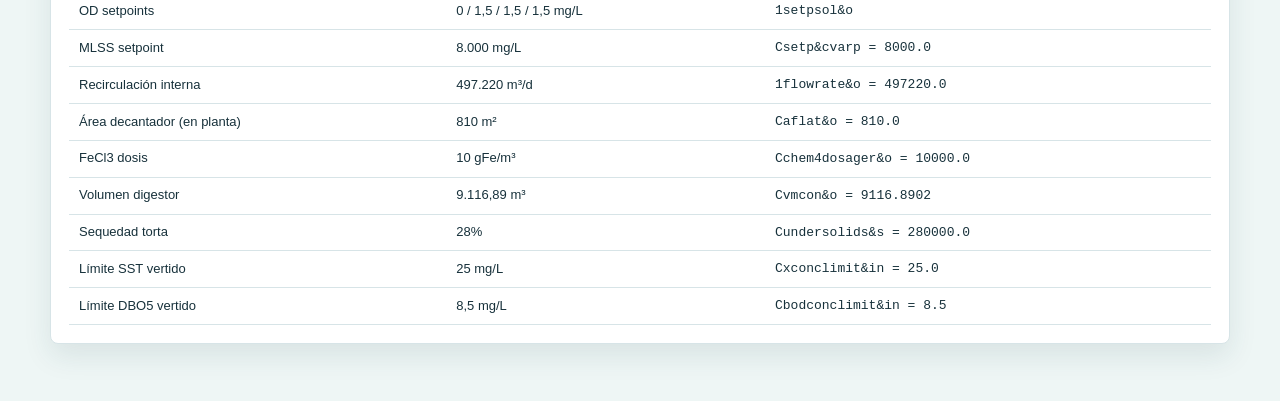
==== commit 28e32fe2: "feat: add Modelo GPS-X8 tab with 17 simulation images (max + promedio scenarios)" ====
--- a/web/datos.html
+++ b/web/datos.html
@@ -410,6 +410,7 @@
         <nav class="nav">
             <a href="index.html">Visor 3D</a>
             <a class="active" href="datos.html">Datos y resultados</a>
+            <a href="gpsx.html">Modelo GPS-X8</a>
         </nav>
     </header>
 
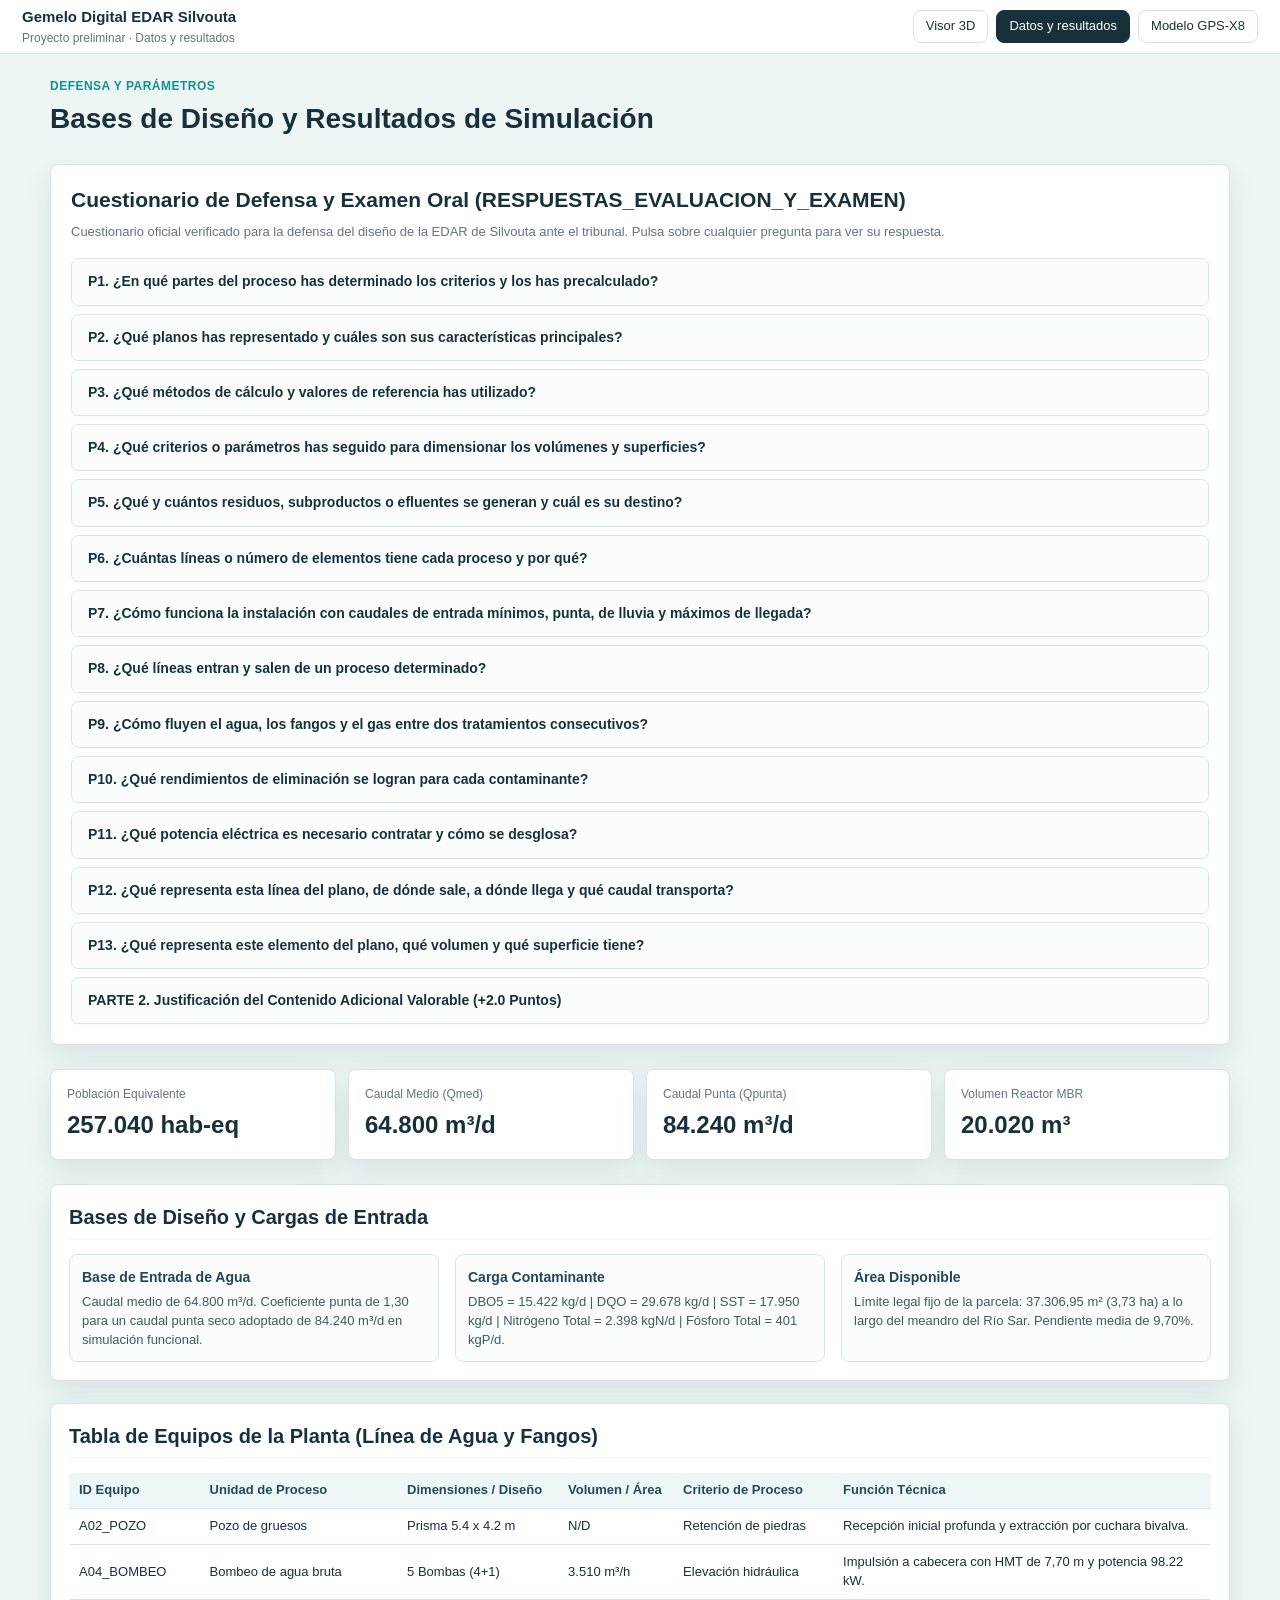
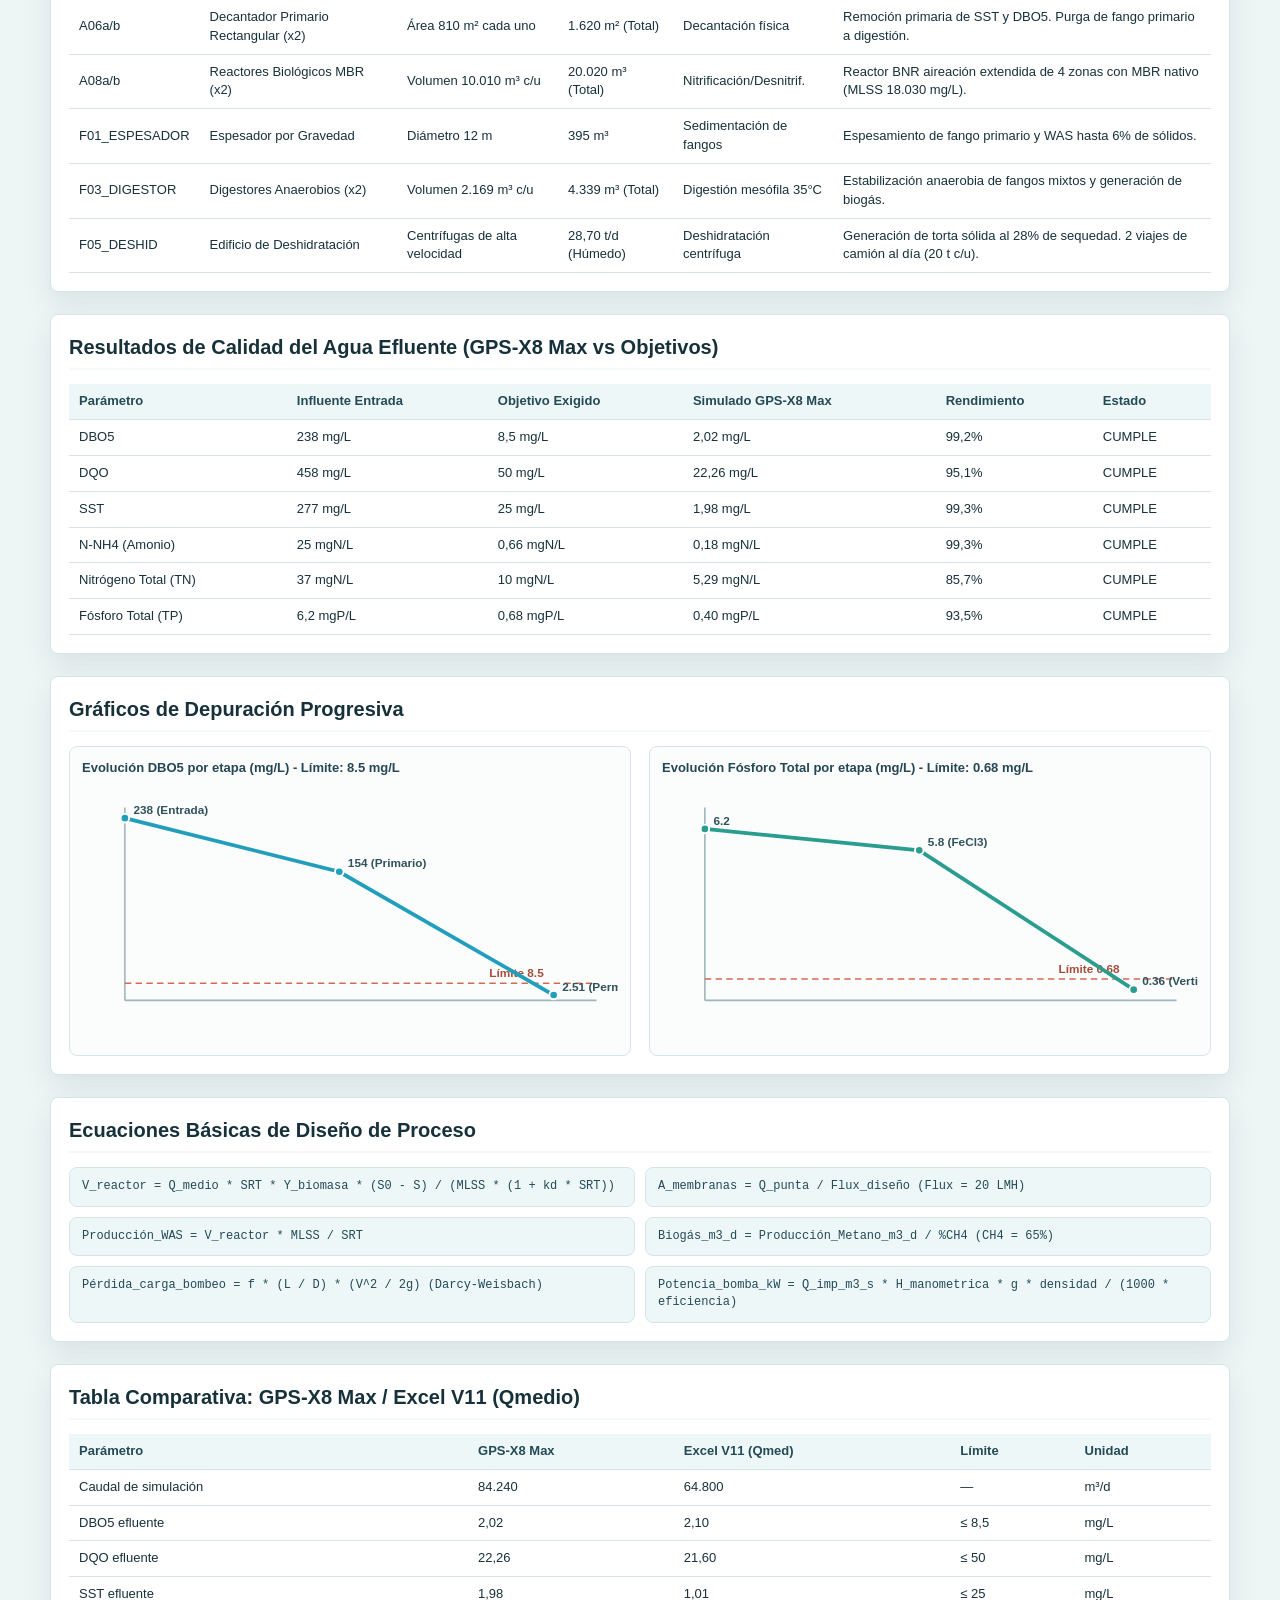
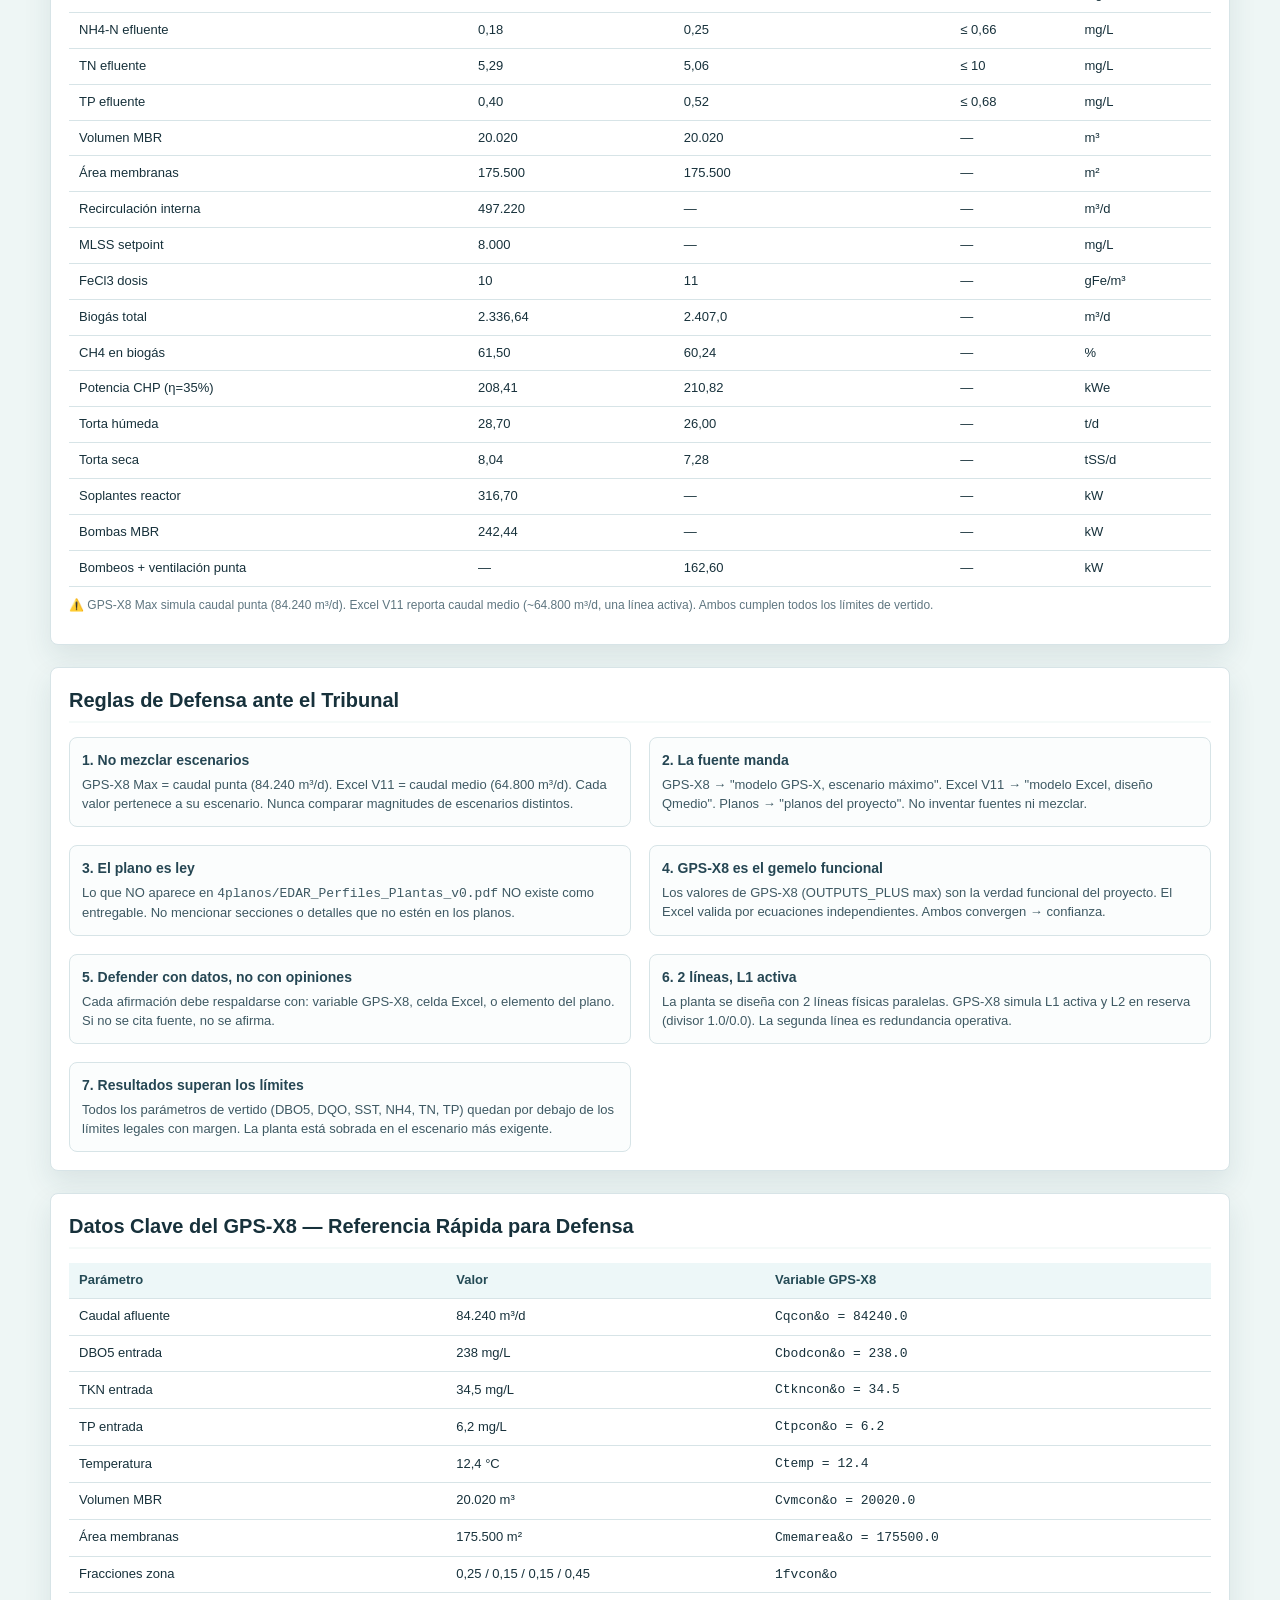
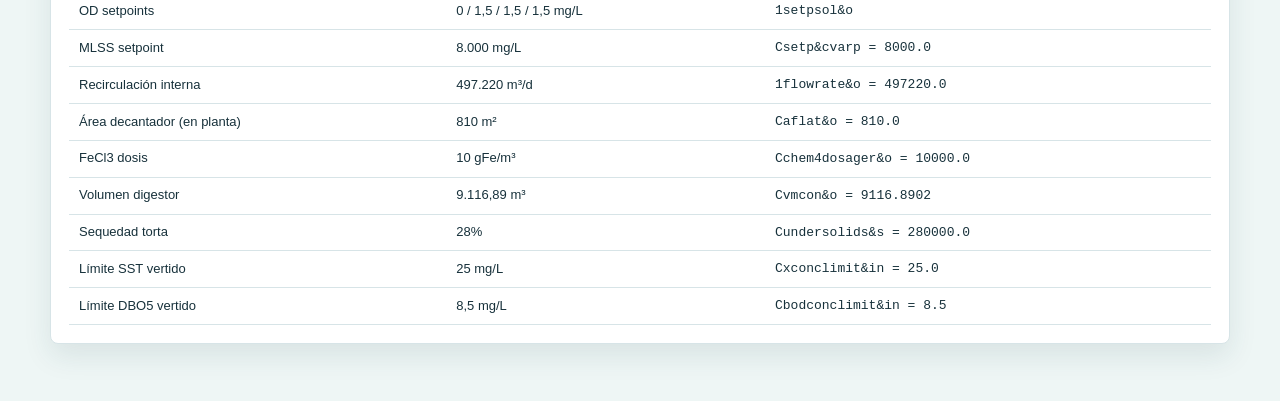
==== commit 7c6daa92: "fix: unificar subtitulo Proyecto preliminar en datos.html" ====
--- a/web/datos.html
+++ b/web/datos.html
@@ -405,7 +405,7 @@
     <header class="site-header">
         <div class="brand">
             <strong>Gemelo Digital EDAR Silvouta</strong>
-            <span>Proyecto de Ingeniería · Datos y resultados</span>
+            <span>Proyecto preliminar · Datos y resultados</span>
         </div>
         <nav class="nav">
             <a href="index.html">Visor 3D</a>
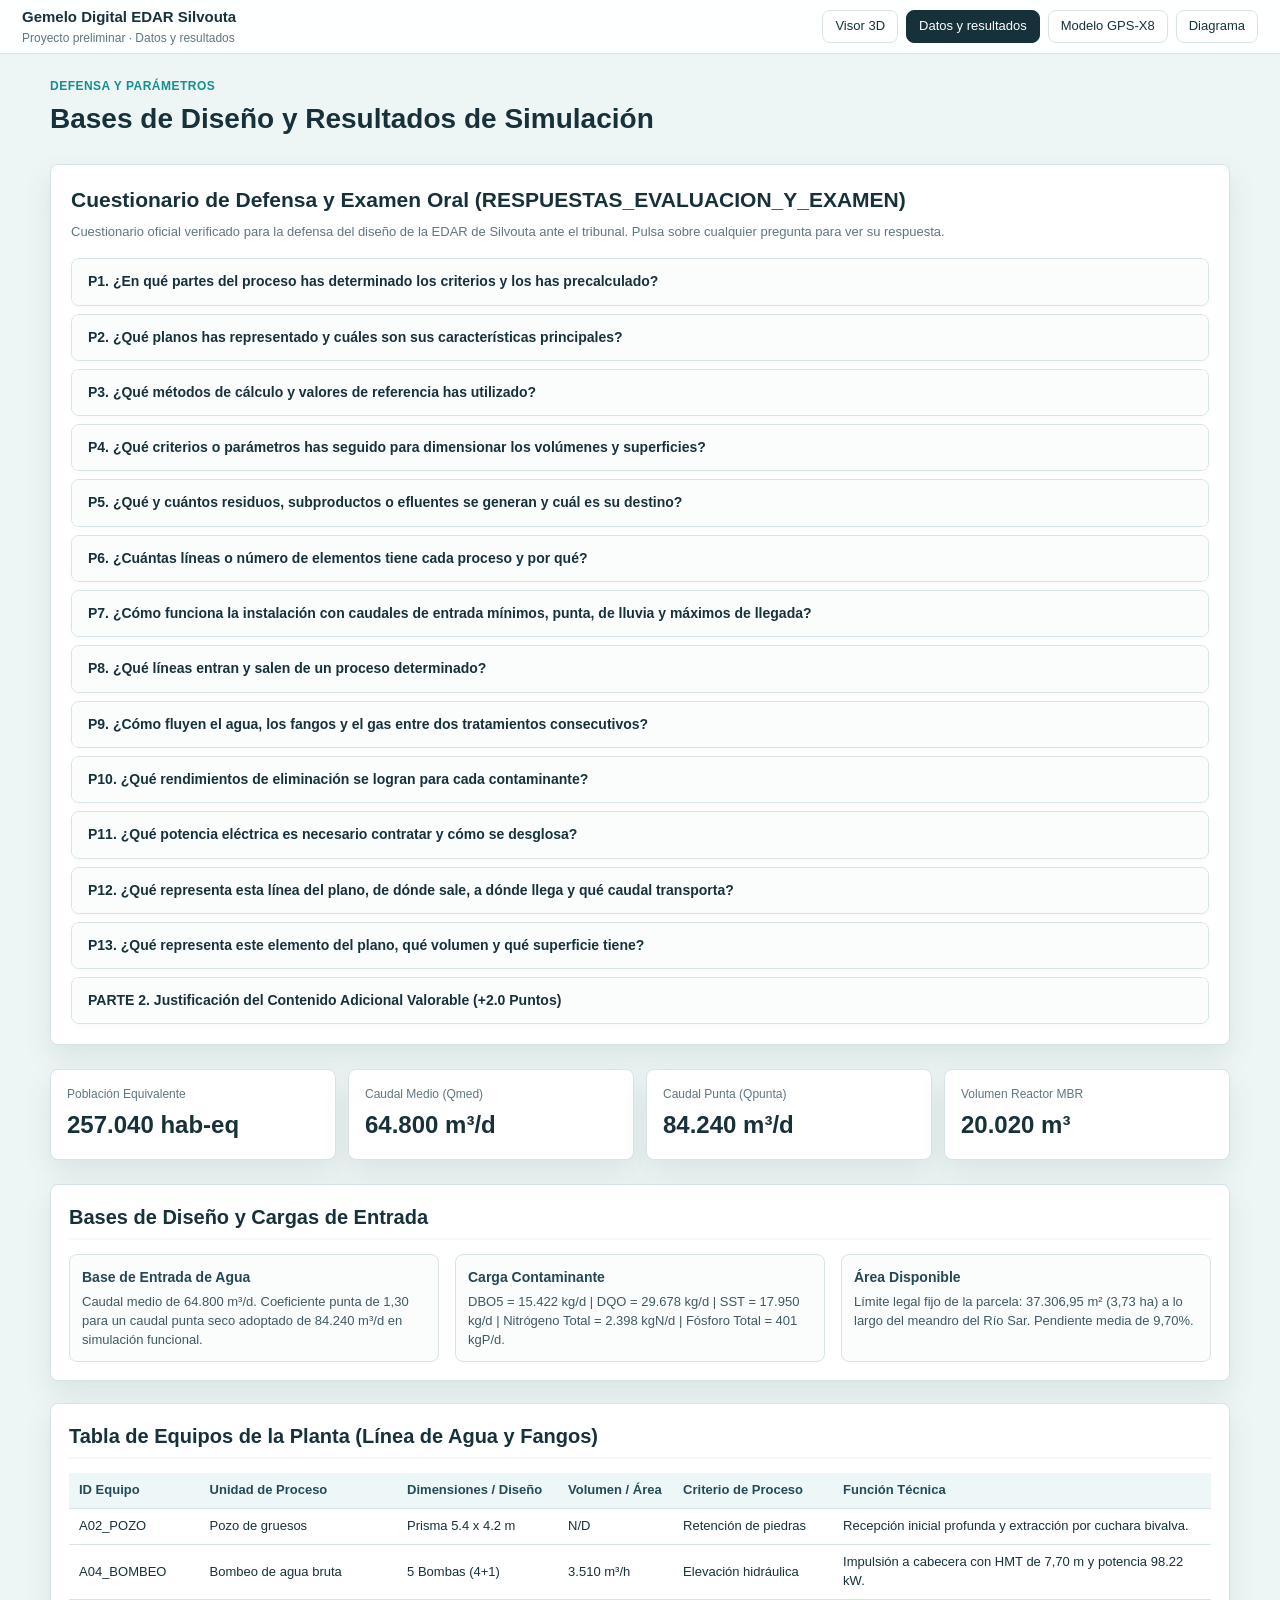
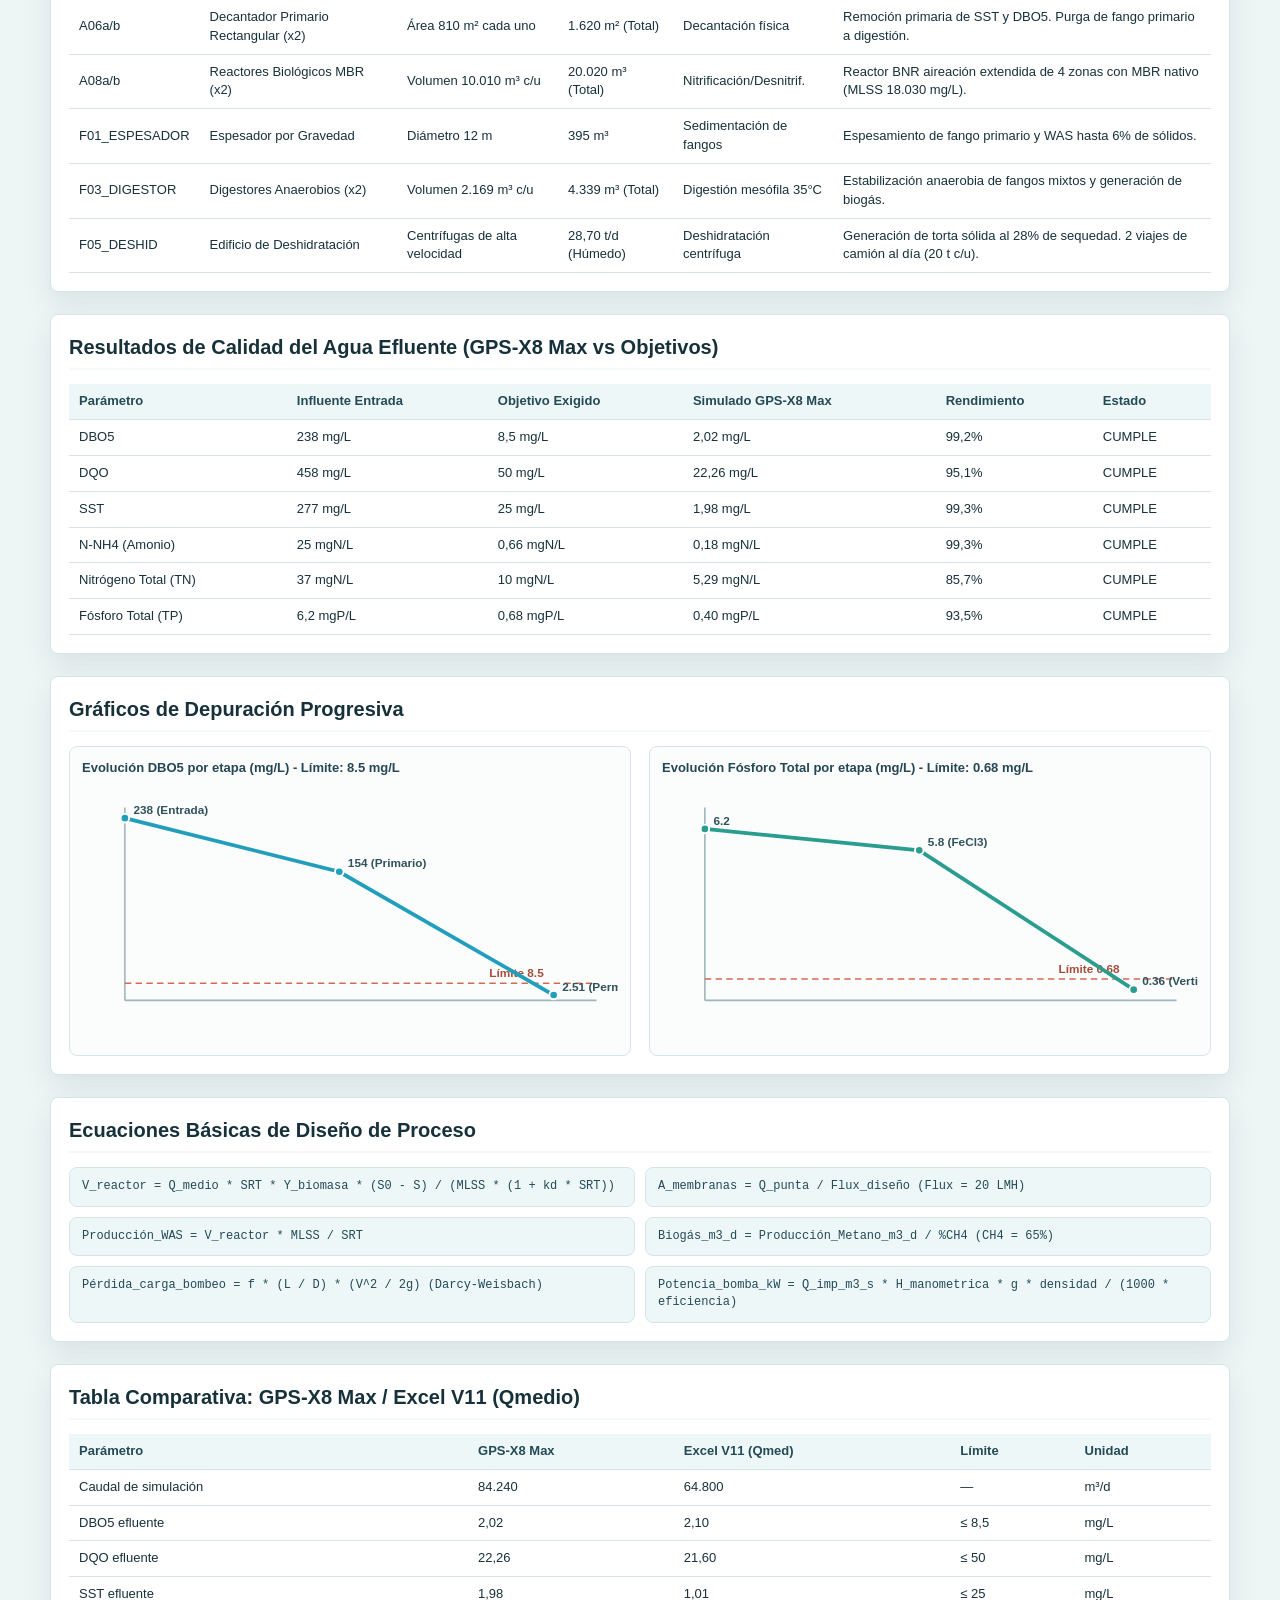
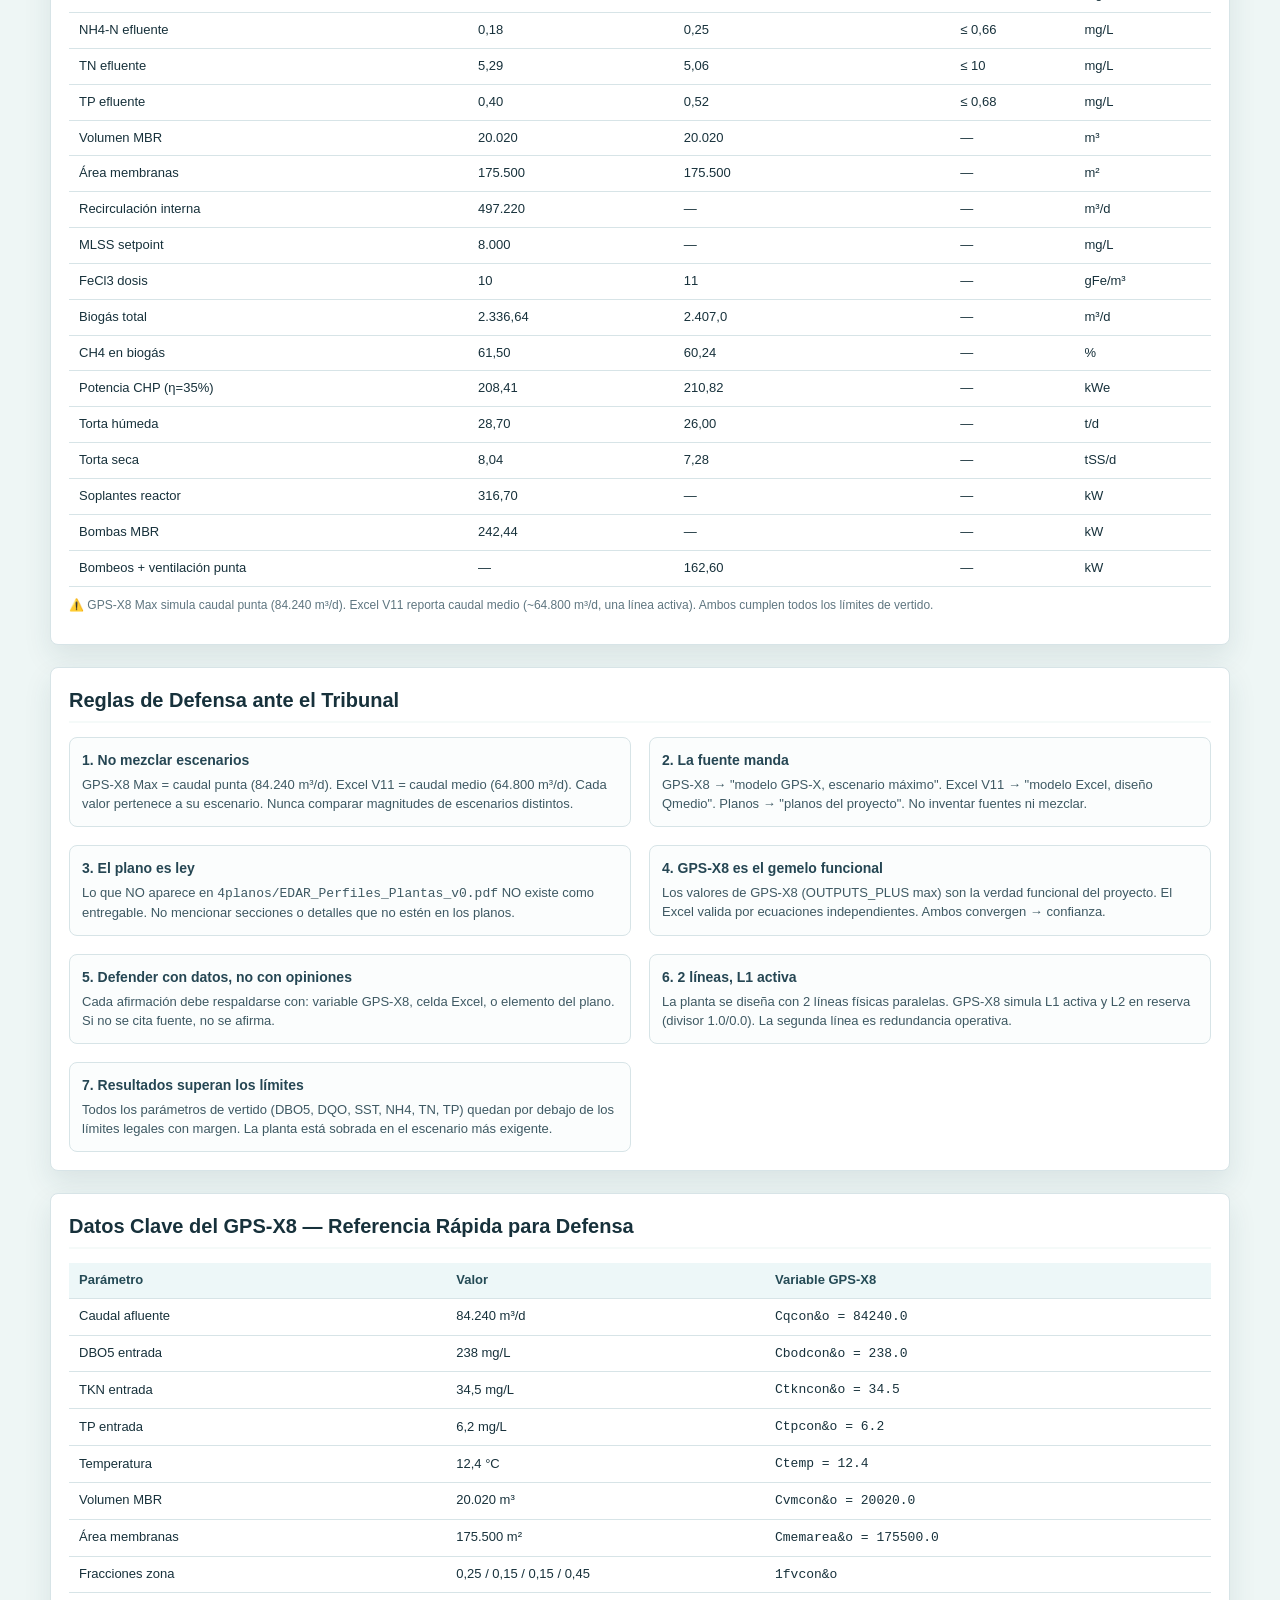
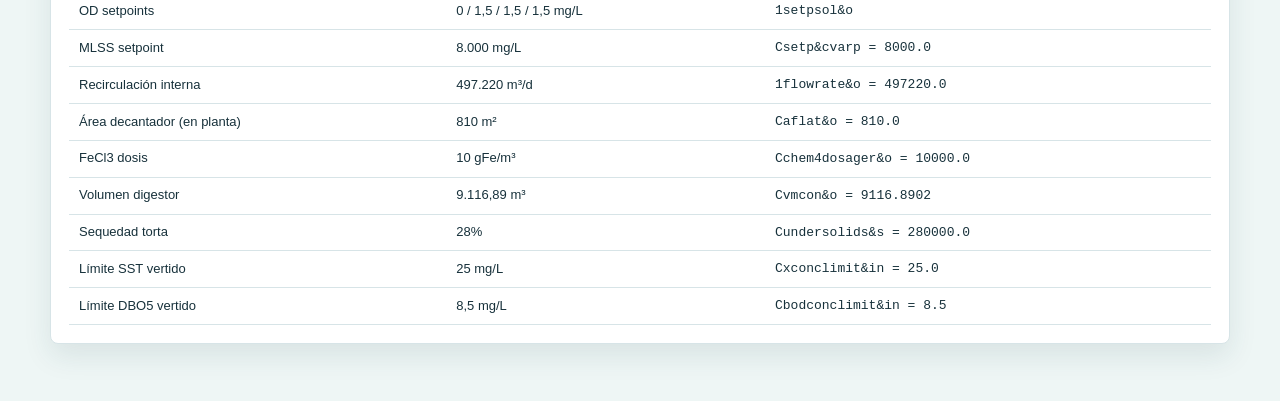
==== commit 513529a5: "feat: agregar pestaña Diagrama con flujograma integral EDAR Silvouta" ====
--- a/web/datos.html
+++ b/web/datos.html
@@ -397,6 +397,138 @@
             background: #f0f7f7;
             font-weight: 700;
         }
+
+        /* ================================================================
+           RESPONSIVE – Solo se activa en pantallas ≤820px (tablet/celular)
+           Desktop (>820px) no ve nada de esto.
+           ================================================================ */
+        @media (max-width: 820px) {
+            .site-header {
+                height: 58px;
+                padding: 9px 12px;
+            }
+
+            .brand span,
+            .nav a:not(.active) {
+                display: none;
+            }
+
+            .nav {
+                gap: 4px;
+            }
+
+            .nav a {
+                padding: 5px 10px;
+                font-size: 12px;
+            }
+
+            .content {
+                padding: 14px 10px 32px;
+            }
+
+            h1 {
+                font-size: 22px;
+            }
+
+            .metric-grid {
+                grid-template-columns: repeat(2, 1fr);
+                gap: 8px;
+            }
+
+            .metric {
+                padding: 12px;
+            }
+
+            .metric strong {
+                font-size: 20px;
+            }
+
+            .grid-2,
+            .grid-3,
+            .equation-grid {
+                grid-template-columns: 1fr;
+                gap: 10px;
+            }
+
+            .section {
+                padding: 12px;
+                margin-top: 14px;
+            }
+
+            .section h2 {
+                font-size: 17px;
+            }
+
+            table {
+                font-size: 12px;
+            }
+
+            th,
+            td {
+                padding: 6px 7px;
+            }
+
+            .examen-section {
+                padding: 12px;
+            }
+
+            .examen-section h2 {
+                font-size: 18px;
+            }
+
+            .examen-accordion summary {
+                padding: 10px 12px;
+                font-size: 13px;
+            }
+
+            .examen-accordion .answer-body {
+                padding: 12px;
+                font-size: 12px;
+            }
+
+            .chart-card {
+                padding: 8px;
+            }
+
+            .line-chart {
+                min-height: 180px;
+            }
+        }
+
+        /* ================================================================
+           RESPONSIVE – Solo se activa en pantallas ≤480px (celular pequeño)
+           ================================================================ */
+        @media (max-width: 480px) {
+            .metric-grid {
+                grid-template-columns: 1fr;
+            }
+
+            .nav a {
+                padding: 4px 8px;
+                font-size: 11px;
+            }
+
+            .content {
+                padding: 10px 8px 28px;
+            }
+
+            h1 {
+                font-size: 19px;
+            }
+
+            .section h2 {
+                font-size: 15px;
+            }
+
+            .examen-section h2 {
+                font-size: 16px;
+            }
+
+            .examen-accordion summary {
+                font-size: 12px;
+                padding: 8px 10px;
+            }
+        }
     </style>
 </head>
 
@@ -411,6 +543,7 @@
             <a href="index.html">Visor 3D</a>
             <a class="active" href="datos.html">Datos y resultados</a>
             <a href="gpsx.html">Modelo GPS-X8</a>
+            <a href="diagrama.html">Diagrama</a>
         </nav>
     </header>
 
